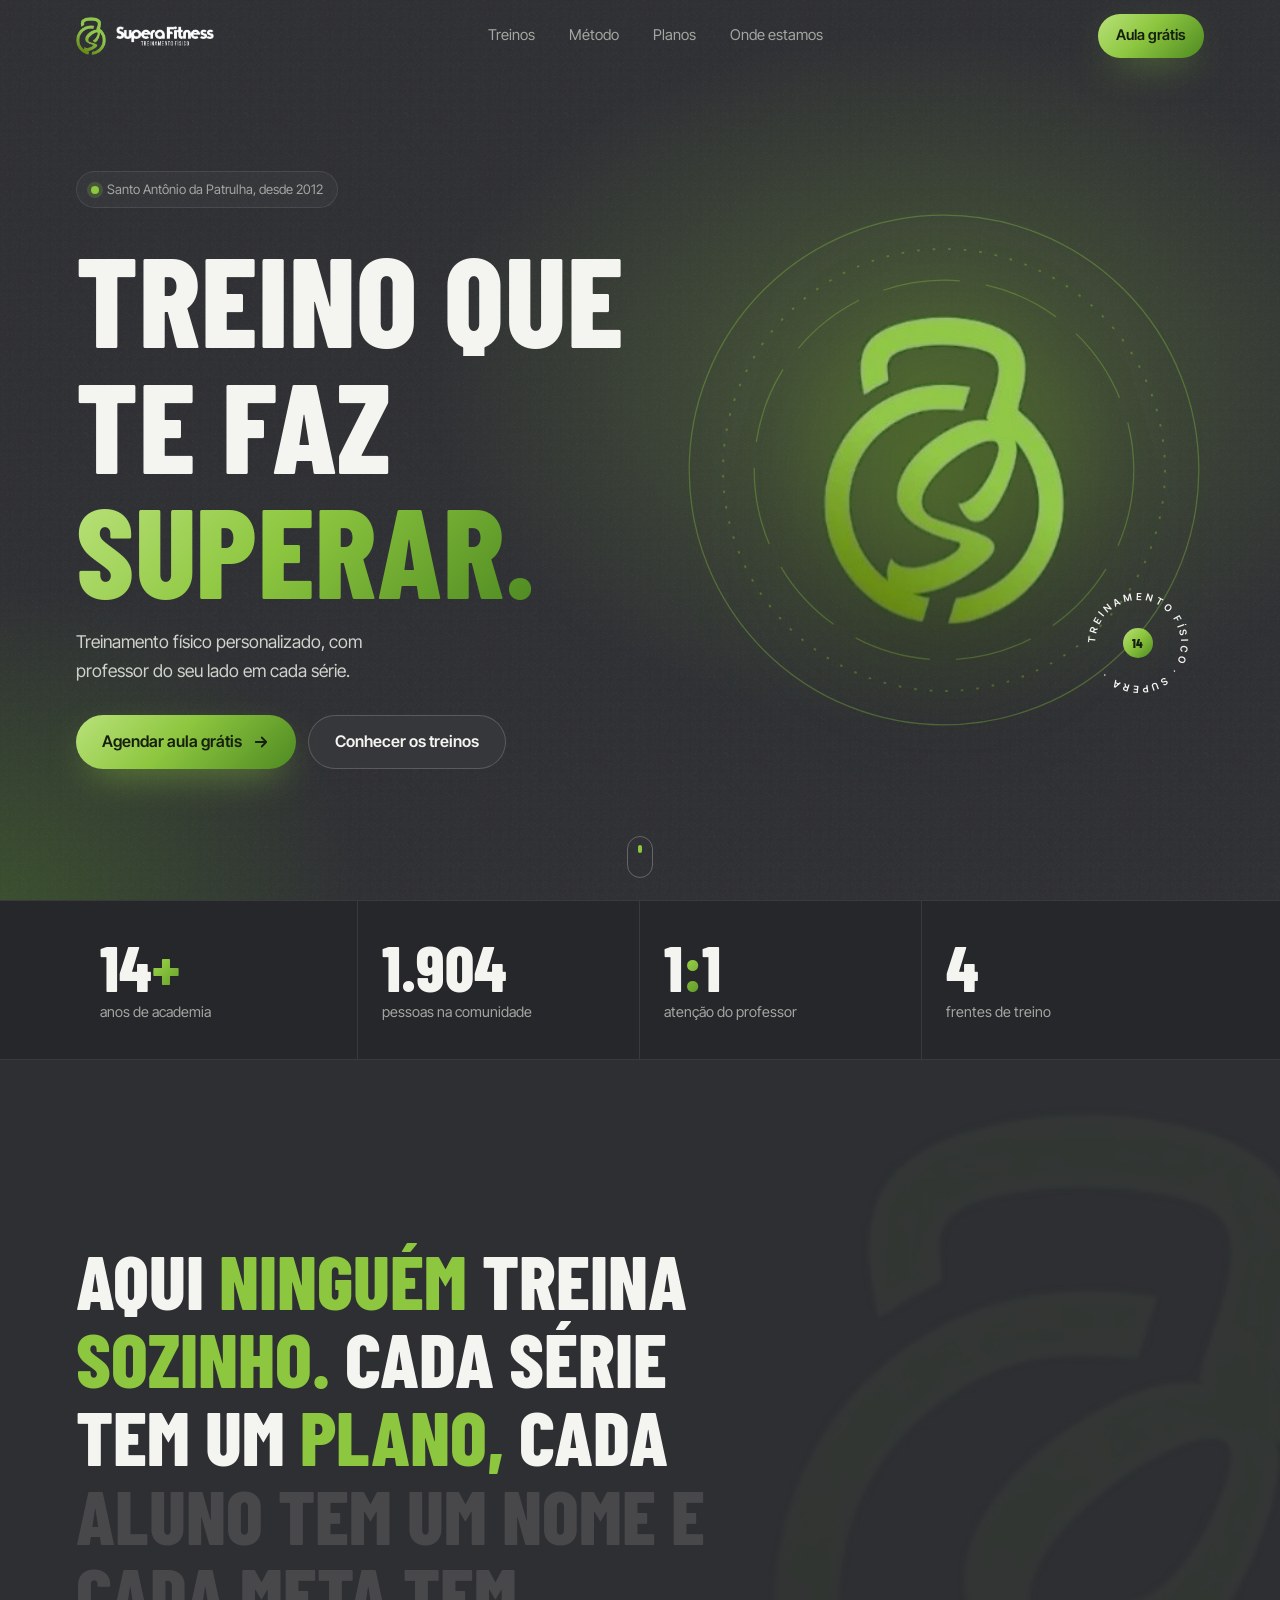
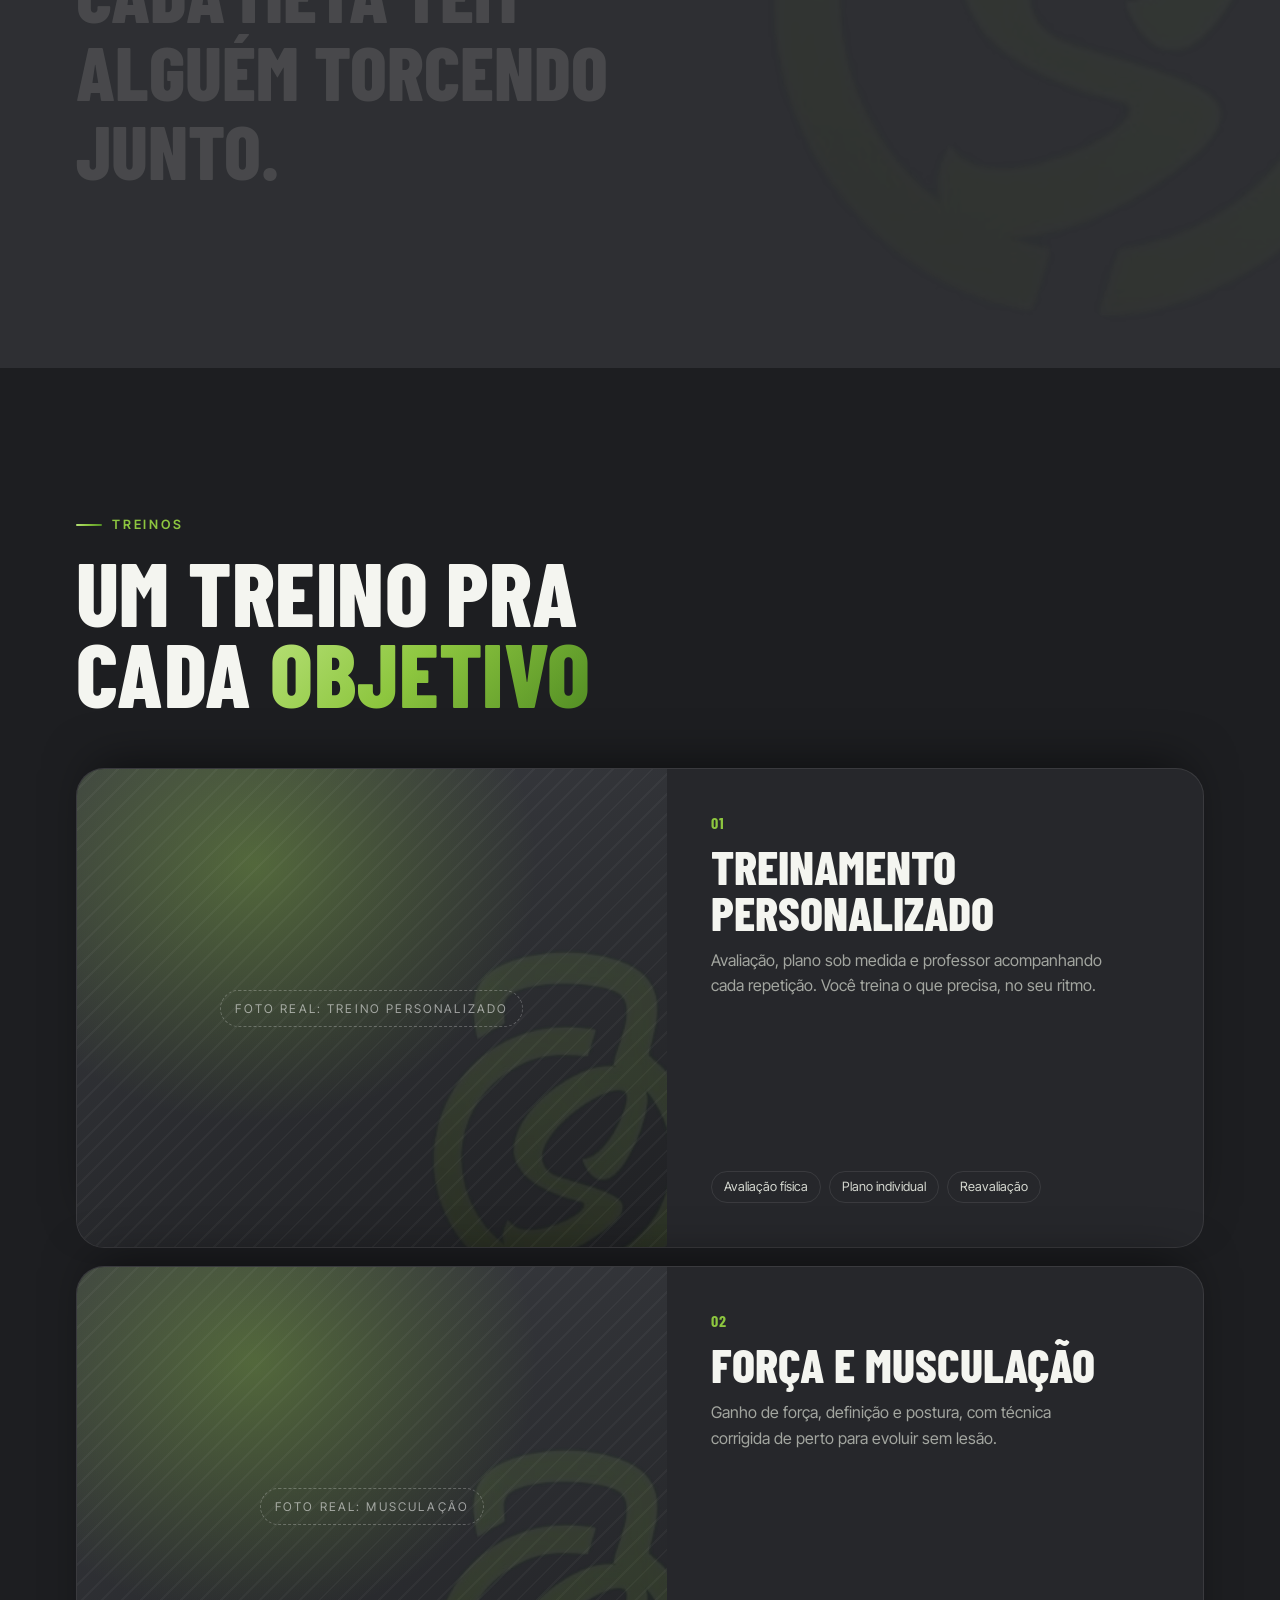
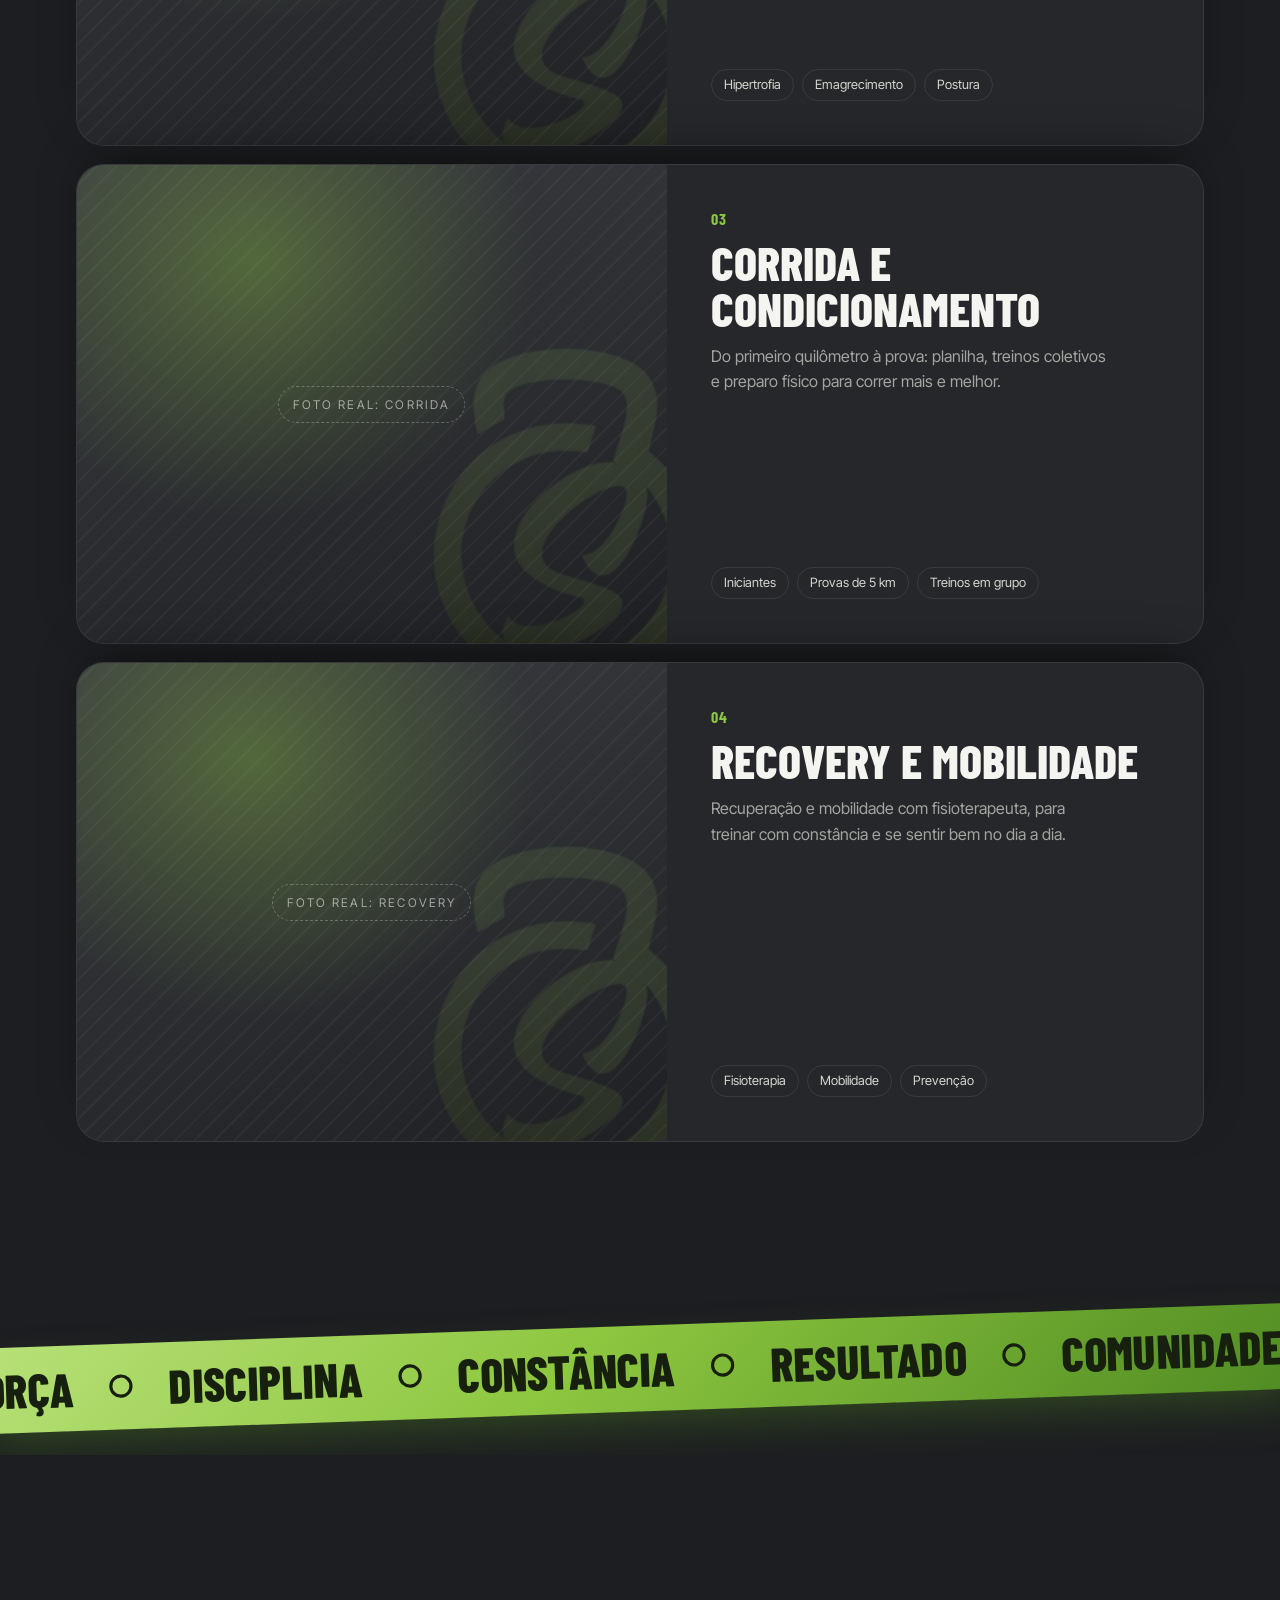
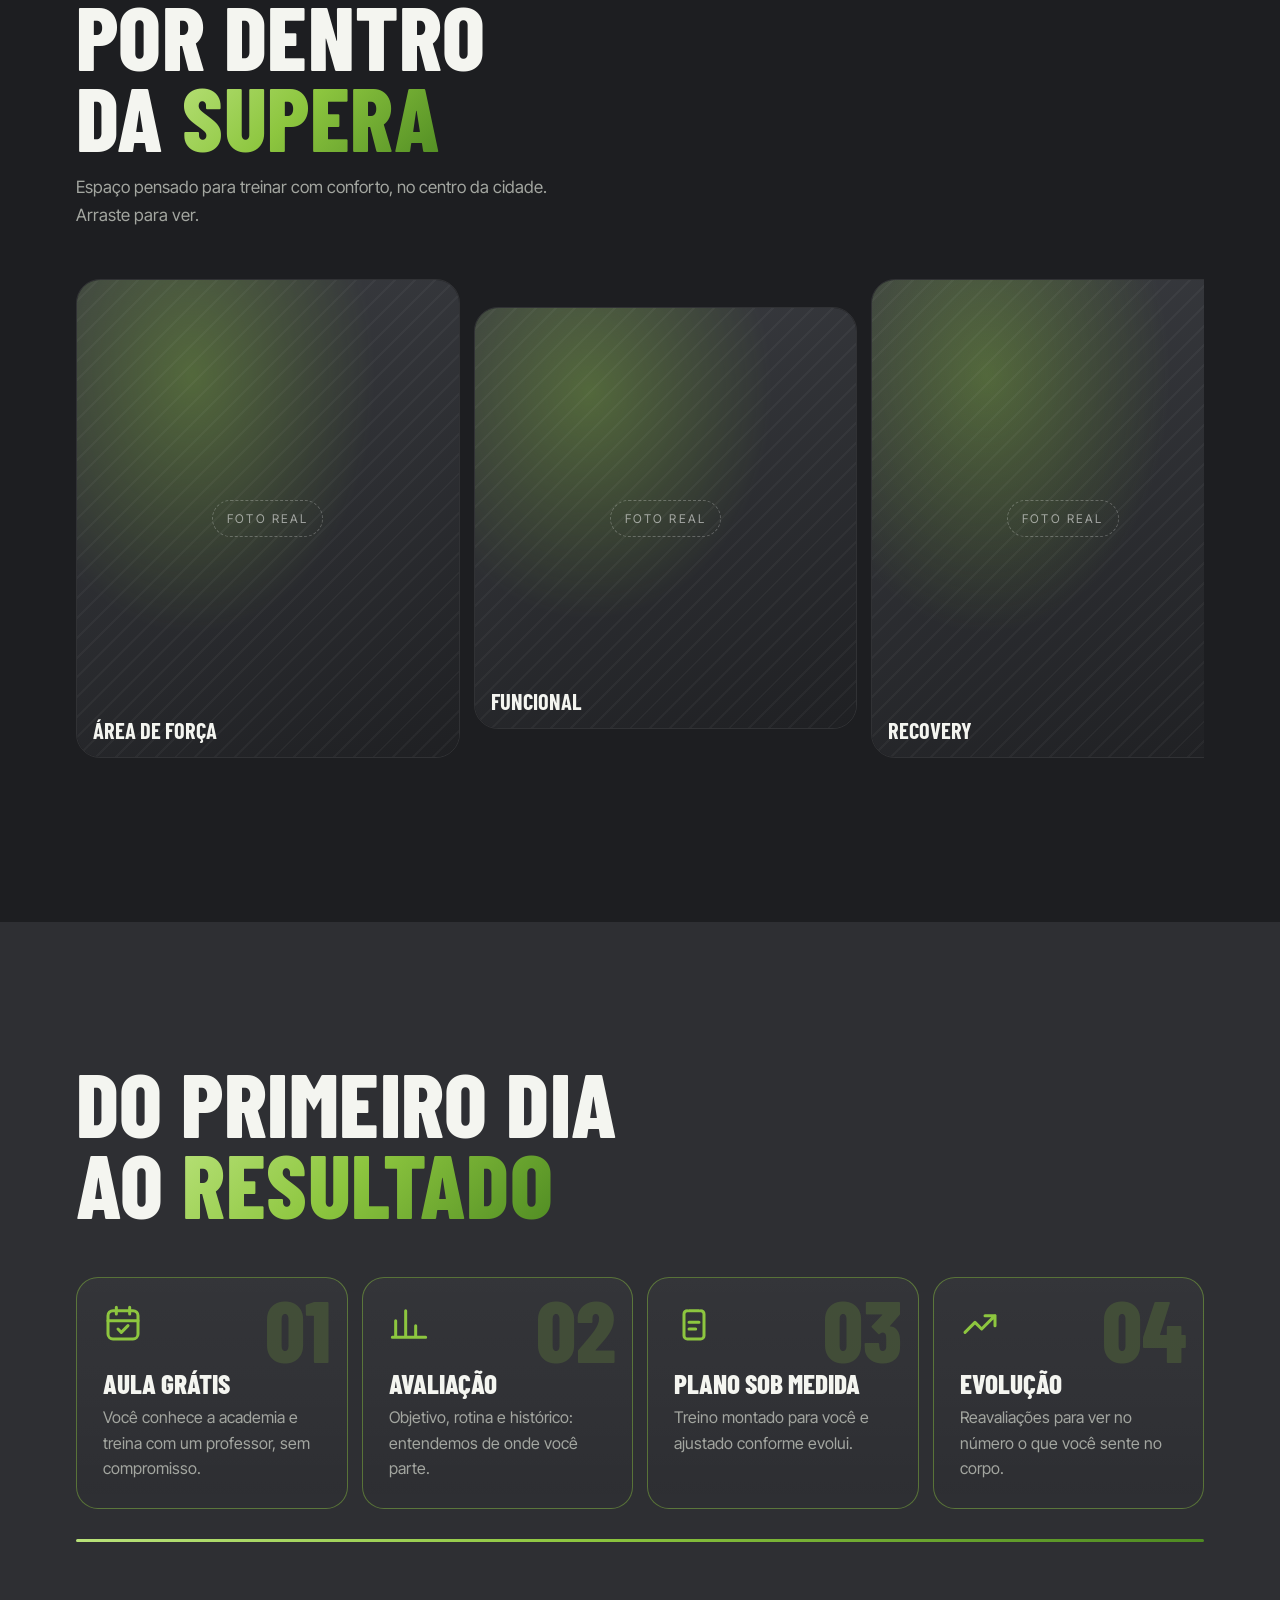
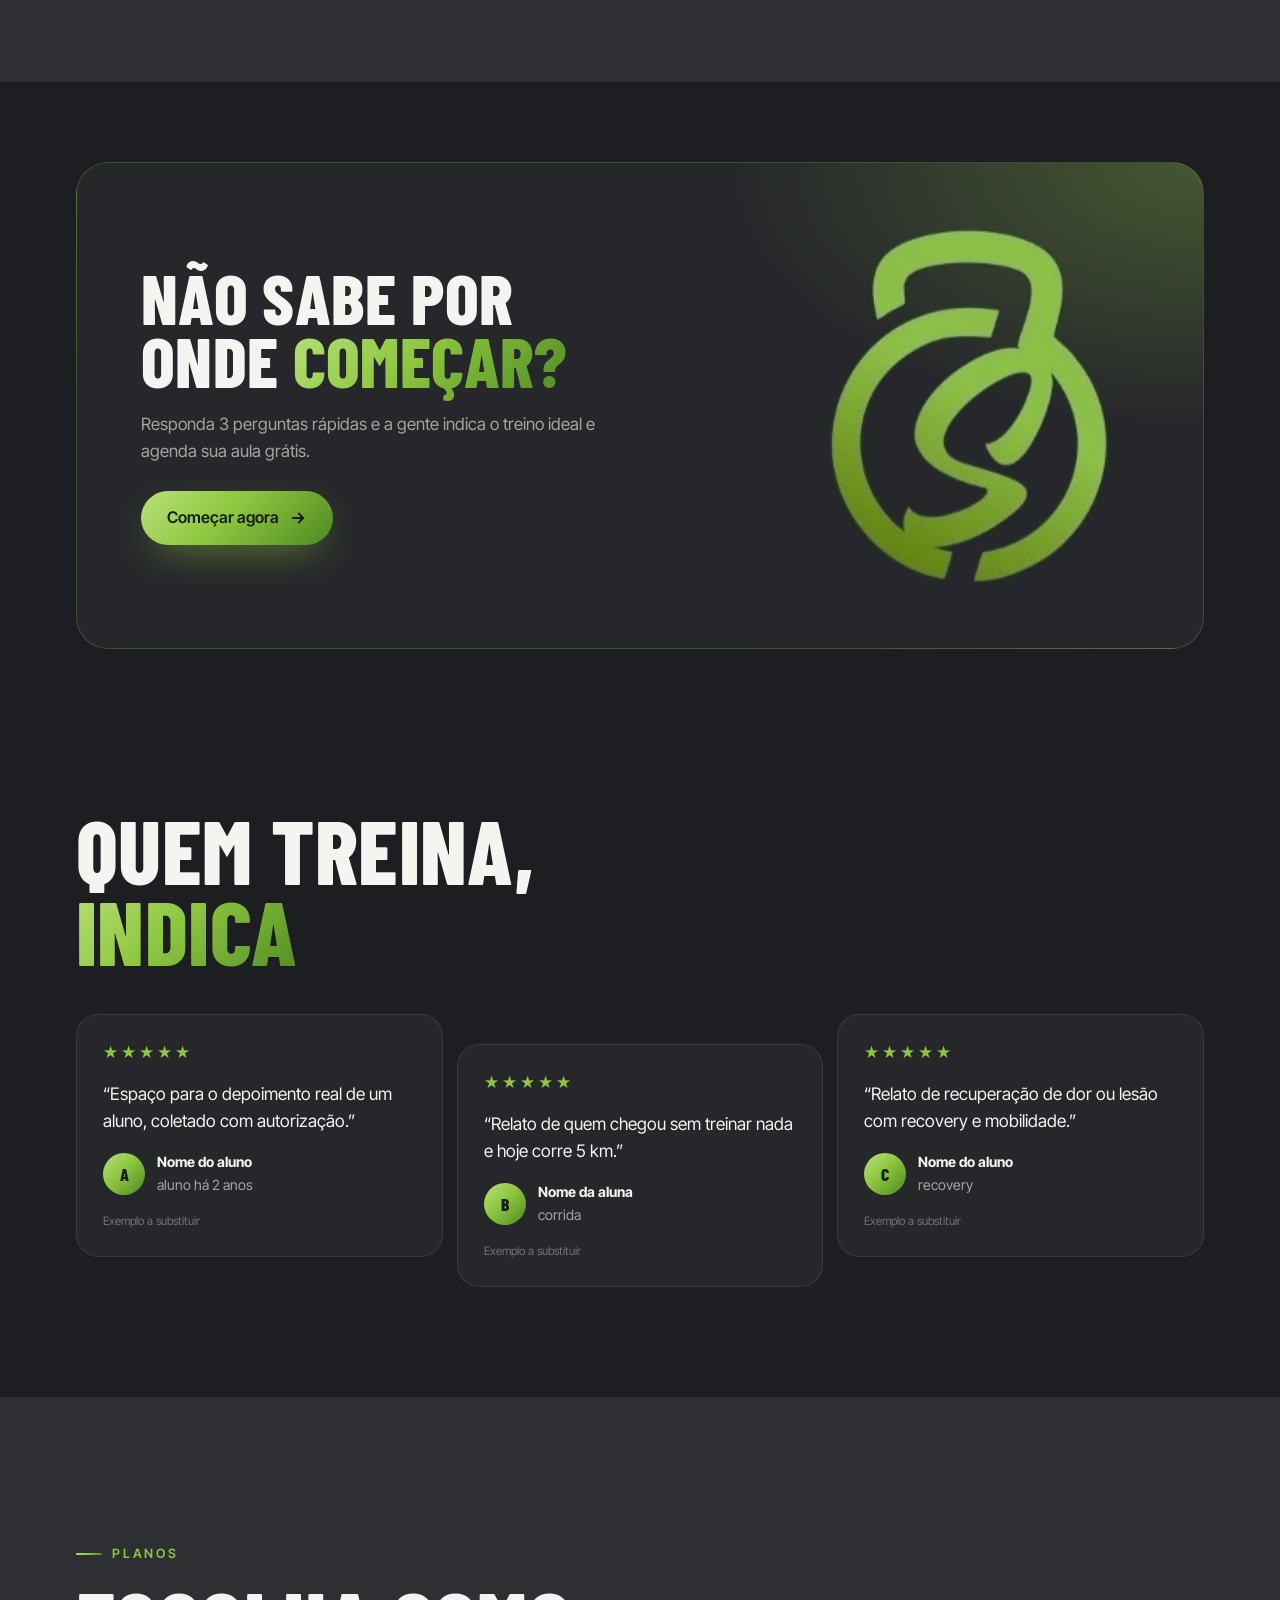
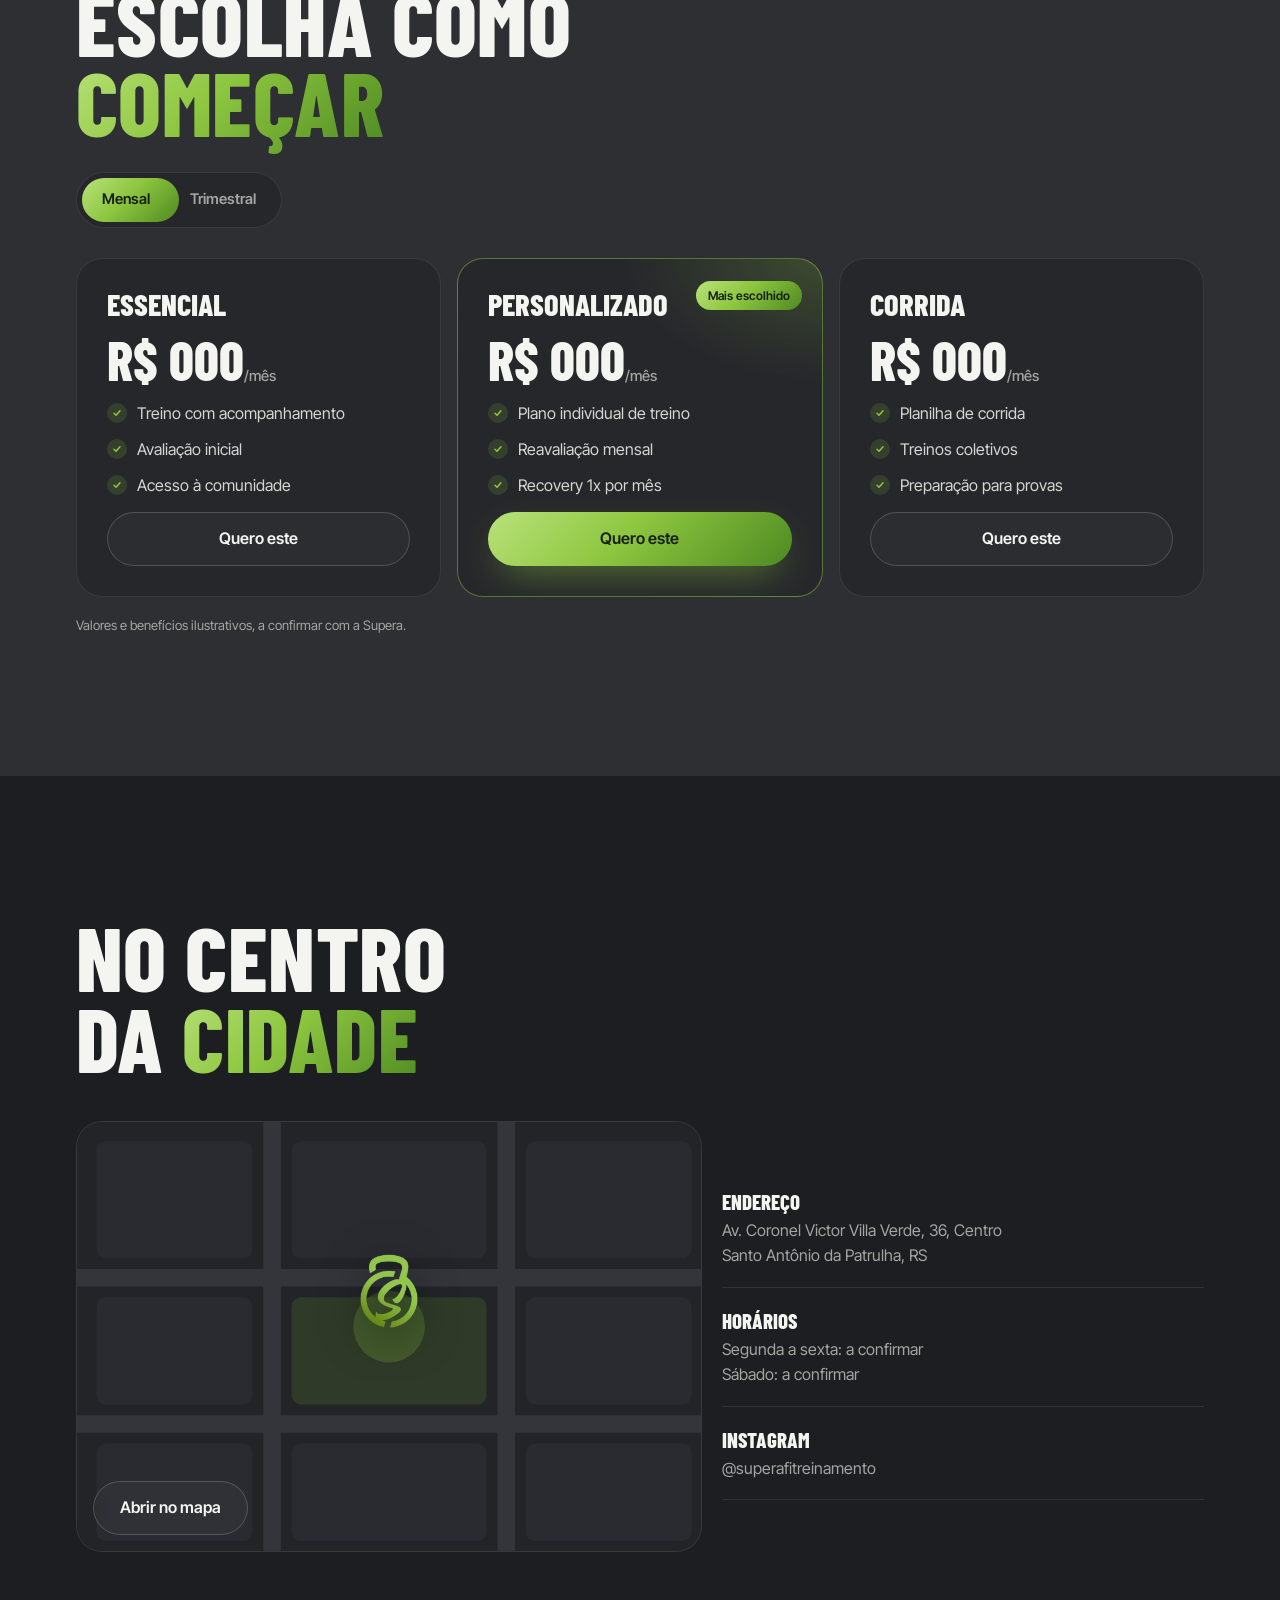
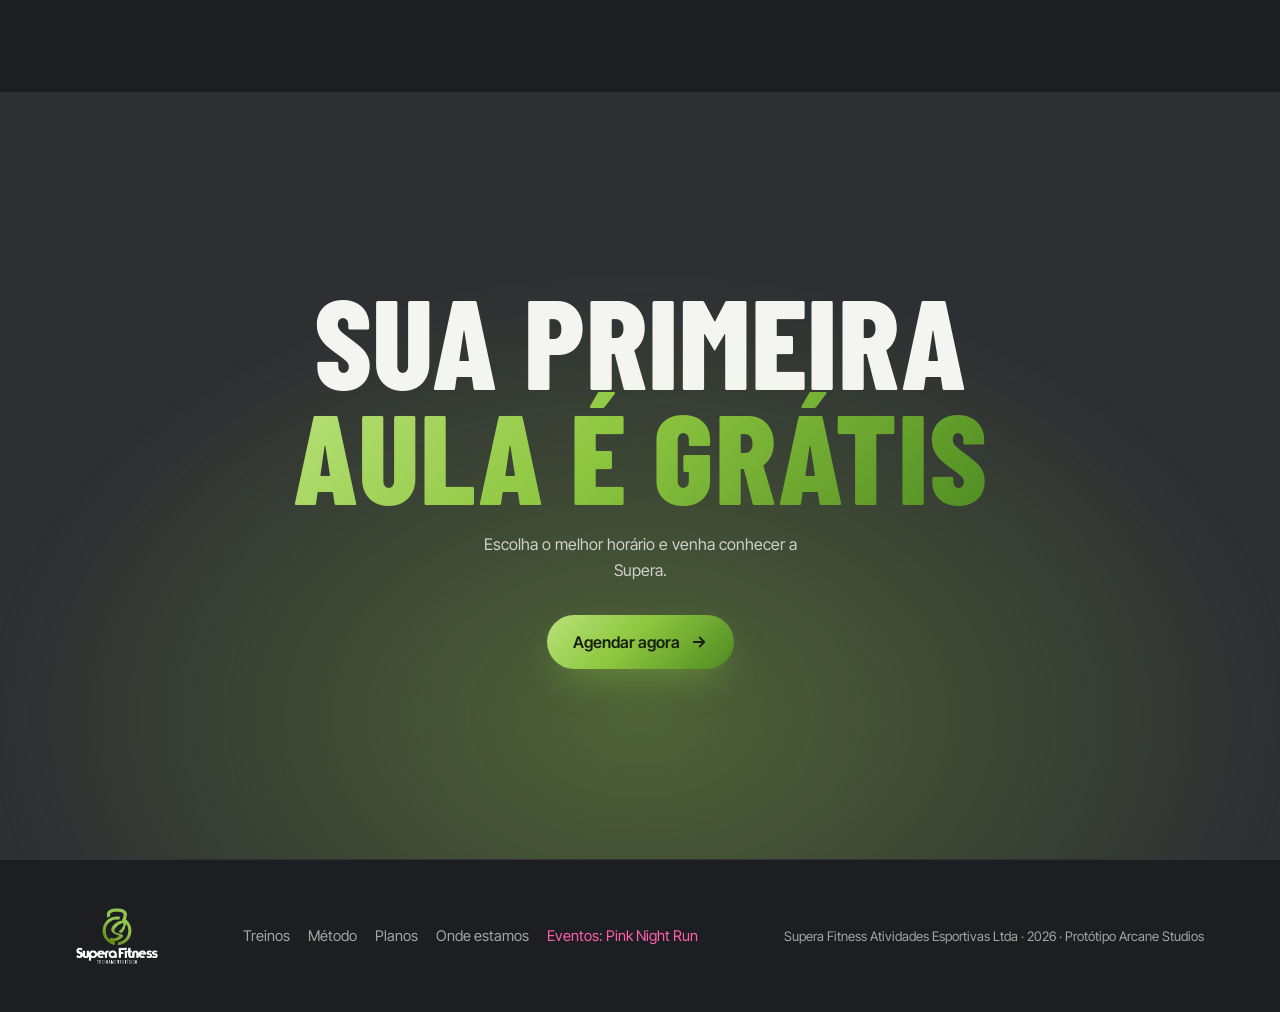
==== index.html @ 98ee1b5b "Protótipo da landing da Supera Fit e página do Pink Night Run Co-Authored-By: Claude Sonnet 5.5 <nor" ====
<!doctype html>
<html lang="pt-BR">
<head>
<meta charset="utf-8">
<meta name="viewport" content="width=device-width, initial-scale=1, viewport-fit=cover">
<meta name="robots" content="noindex, nofollow">
<meta name="theme-color" content="#2E2F33">
<title>Supera Fitness · Treinamento físico em Santo Antônio da Patrulha</title>
<meta name="description" content="Treinamento físico personalizado no centro de Santo Antônio da Patrulha. Agende sua aula experimental.">
<link rel="icon" href="mark.png">
<link rel="preconnect" href="https://fonts.googleapis.com"><link rel="preconnect" href="https://fonts.gstatic.com" crossorigin>
<link href="https://fonts.googleapis.com/css2?family=Barlow+Condensed:wght@500;600;700;800&family=Inter+Tight:wght@400;500;600&display=swap" rel="stylesheet">
<style>
:root{
  --carvao:#2E2F33;--carvao-2:#26272B;--carvao-3:#1D1E21;--carvao-4:#38393E;
  --linha:rgba(255,255,255,.09);--branco:#F4F5F0;--cinza:#A3A6A0;
  --lima:#8DC63F;--lima-2:#6FAE2E;--lima-3:#4E8A22;--lima-claro:#B9E27A;
  --grad:linear-gradient(135deg,#B9E27A 0%,#8DC63F 45%,#4E8A22 100%);
  --raio:22px;--ease:cubic-bezier(.16,1,.3,1);
  --cond:"Barlow Condensed","Arial Narrow",system-ui,sans-serif;--txt:"Inter Tight",system-ui,sans-serif;
}
*{box-sizing:border-box;margin:0}
[hidden]{display:none!important}
html,body{overflow-x:hidden;overflow-x:clip;touch-action:pan-y pinch-zoom}
html{scroll-behavior:smooth;-webkit-text-size-adjust:100%}
body{background:var(--carvao-3);color:var(--branco);font:16px/1.6 var(--txt);-webkit-font-smoothing:antialiased}
img{display:block;max-width:100%}
a{color:inherit;text-decoration:none}
button{font:inherit;color:inherit;background:none;border:0;cursor:pointer}
::selection{background:var(--lima);color:var(--carvao-3)}
:focus-visible{outline:2px solid var(--lima);outline-offset:3px;border-radius:8px}
::-webkit-scrollbar{width:10px}::-webkit-scrollbar-track{background:var(--carvao-3)}::-webkit-scrollbar-thumb{background:var(--carvao-4);border-radius:10px;border:2px solid var(--carvao-3)}
.wrap{width:100%;max-width:1200px;margin:0 auto;padding:0 18px}
.cond{font-family:var(--cond);font-weight:800;text-transform:uppercase;line-height:.9;letter-spacing:.005em}
.lima{background:var(--grad);-webkit-background-clip:text;background-clip:text;color:transparent}
.btn{position:relative;display:inline-flex;align-items:center;justify-content:center;gap:10px;min-height:54px;padding:0 26px;border-radius:999px;font-weight:600;white-space:nowrap;overflow:hidden;isolation:isolate;transition:transform .4s var(--ease),box-shadow .4s var(--ease),color .3s}
.btn--lima{background:var(--grad);color:#17200F;box-shadow:0 14px 40px -14px rgba(141,198,63,.7)}
.btn--lima::after{content:"";position:absolute;inset:0;z-index:-1;background:linear-gradient(110deg,transparent 30%,rgba(255,255,255,.45) 50%,transparent 70%);transform:translateX(-120%);transition:transform .8s var(--ease)}
.btn--lima:hover{transform:translateY(-2px);box-shadow:0 20px 50px -14px rgba(141,198,63,.85)}
.btn--lima:hover::after{transform:translateX(120%)}
.btn--linha{border:1px solid rgba(255,255,255,.18);background:rgba(255,255,255,.03);backdrop-filter:blur(6px)}
.btn--linha:hover{border-color:var(--lima);color:var(--lima-claro)}
.btn:active{transform:scale(.97)}
.btn svg{width:18px;height:18px;transition:transform .4s var(--ease)}
.btn:hover svg{transform:translateX(3px)}

/* intro */
.intro{position:fixed;inset:0;z-index:200;background:var(--carvao);display:grid;place-items:center;transition:opacity .6s var(--ease) .1s,visibility .6s}
.intro.fim{opacity:0;visibility:hidden}
.intro__logo{width:132px;position:relative;animation:intro-in 1.1s var(--ease) both}
.intro__anel{position:absolute;inset:-34px;border-radius:50%}
.intro__anel circle{fill:none;stroke:var(--lima);stroke-width:2;stroke-dasharray:540;stroke-dashoffset:540;animation:anel 1.3s .15s var(--ease) forwards;transform-origin:center;transform:rotate(-90deg)}
@keyframes intro-in{from{opacity:0;transform:scale(.7) rotate(-12deg);filter:blur(8px)}to{opacity:1;transform:none;filter:none}}
@keyframes anel{to{stroke-dashoffset:0}}

/* topo */
.topo{position:fixed;inset:0 0 auto;z-index:60;transition:background .4s,border-color .4s,transform .5s var(--ease);border-bottom:1px solid transparent}
.topo.sombra{background:rgba(29,30,33,.72);backdrop-filter:blur(16px) saturate(140%);-webkit-backdrop-filter:blur(16px) saturate(140%);border-color:var(--linha)}
.topo.some{transform:translateY(-100%)}
.topo .wrap{display:flex;align-items:center;justify-content:space-between;height:72px}
.topo__logo{display:flex;align-items:center;gap:10px}.topo__logo .m{height:38px;width:auto}.topo__logo .w{height:20px;width:auto}
.nav{display:none;gap:34px;font-size:.93rem;color:var(--cinza)}
.nav a{position:relative}
.nav a::after{content:"";position:absolute;left:0;right:0;bottom:-6px;height:2px;border-radius:2px;background:var(--lima);transform:scaleX(0);transform-origin:left;transition:transform .45s var(--ease)}
.nav a:hover{color:var(--branco)}.nav a:hover::after{transform:scaleX(1)}
.topo .btn{min-height:44px;padding:0 18px;font-size:.92rem}

/* herói */
.heroi{position:relative;min-height:100svh;display:grid;align-items:center;padding:110px 0 70px;overflow:hidden;isolation:isolate;background:var(--carvao)}
.heroi::before{content:"";position:absolute;inset:0;z-index:-2;background:radial-gradient(55% 55% at 72% 42%,rgba(141,198,63,.28),transparent 70%),radial-gradient(40% 50% at 0% 100%,rgba(78,138,34,.35),transparent 70%)}
.heroi::after{content:"";position:absolute;inset:0;z-index:-1;opacity:.18;background-image:url("data:image/svg+xml,%3Csvg xmlns='http://www.w3.org/2000/svg' width='160' height='160'%3E%3Cfilter id='n'%3E%3CfeTurbulence baseFrequency='.9' numOctaves='2' stitchTiles='stitch'/%3E%3C/filter%3E%3Crect width='100%25' height='100%25' filter='url(%23n)' opacity='.55'/%3E%3C/svg%3E")}
.heroi__grid{display:grid;gap:34px;align-items:center}
.palco{position:relative;width:min(84vw,520px);aspect-ratio:1;justify-self:center;--rx:0deg;--ry:0deg;perspective:900px}
.palco__aneis{position:absolute;inset:0;animation:gira 40s linear infinite}
.palco__aneis circle{fill:none;stroke:rgba(141,198,63,.35)}
.palco__marca{position:absolute;inset:20%;transform:rotateX(var(--ry)) rotateY(var(--rx));transition:transform .8s var(--ease);filter:drop-shadow(0 30px 50px rgba(0,0,0,.45)) drop-shadow(0 0 60px rgba(141,198,63,.35))}
.palco__marca img{width:100%;height:100%;object-fit:contain;animation:respira 5s ease-in-out infinite}
.palco__brilho{position:absolute;inset:16%;border-radius:50%;background:radial-gradient(circle,rgba(141,198,63,.35),transparent 65%);filter:blur(20px);animation:respira 5s ease-in-out infinite}
@keyframes gira{to{transform:rotate(360deg)}}
@keyframes respira{50%{transform:translateY(-10px) scale(1.02)}}
.selo{position:absolute;right:2%;bottom:6%;width:112px;height:112px;animation:gira 22s linear infinite reverse}
.selo text{font:600 10.5px var(--txt);letter-spacing:.32em;fill:var(--branco);text-transform:uppercase}
.selo__centro{position:absolute;right:calc(2% + 41px);bottom:calc(6% + 41px);width:30px;height:30px;border-radius:50%;background:var(--grad);display:grid;place-items:center;color:#17200F;font:800 13px var(--cond)}
.heroi__txt{position:relative;z-index:2}
.tag{display:inline-flex;align-items:center;gap:8px;font-size:.82rem;color:var(--cinza);border:1px solid var(--linha);padding:7px 14px;border-radius:99px;background:rgba(255,255,255,.03);margin-bottom:22px}
.tag i{width:8px;height:8px;border-radius:50%;background:var(--lima);box-shadow:0 0 0 4px rgba(141,198,63,.2);animation:pulsa 2s infinite}
@keyframes pulsa{50%{box-shadow:0 0 0 8px rgba(141,198,63,0)}}
.heroi h1{font-size:clamp(3.4rem,15vw,8rem)}
.linha-mask{display:block;overflow:hidden;padding-top:.08em}
.linha-mask>span{display:inline-block;transform:translateY(110%)}
.pronto .linha-mask>span{transform:none;transition:transform 1.1s var(--ease)}
.pronto .linha-mask:nth-child(2)>span{transition-delay:.1s}
.pronto .linha-mask:nth-child(3)>span{transition-delay:.2s}
.heroi__txt p{max-width:34ch;margin:22px 0 30px;font-size:1.1rem;color:#CFD2CB}
.surge{opacity:0;transform:translateY(16px)}
.pronto .surge{opacity:1;transform:none;transition:opacity 1s .45s var(--ease),transform 1s .45s var(--ease)}
.acoes{display:flex;flex-wrap:wrap;gap:12px}
.rolar{position:absolute;left:50%;bottom:22px;translate:-50% 0;width:26px;height:42px;border:1.5px solid rgba(255,255,255,.25);border-radius:20px;display:none}
.rolar::after{content:"";position:absolute;left:50%;top:8px;width:4px;height:8px;margin-left:-2px;border-radius:2px;background:var(--lima);animation:desce 1.8s infinite}
@keyframes desce{to{transform:translateY(14px);opacity:0}}

/* números */
.numeros{background:var(--carvao-2);border-block:1px solid var(--linha)}
.numeros .wrap{display:grid;grid-template-columns:1fr 1fr}
.num{padding:28px 4px;position:relative}
.num:nth-child(odd){border-right:1px solid var(--linha);padding-right:14px}
.num:nth-child(even){padding-left:20px}
.num:nth-child(n+3){border-top:1px solid var(--linha)}
.num b{display:block;font:800 clamp(2.6rem,10vw,4rem)/1 var(--cond)}
.num>span{font-size:.9rem;color:var(--cinza)}

/* seções */
.secao{padding:clamp(80px,12vw,140px) 0;position:relative;overflow-x:clip}
.sobre{display:inline-flex;align-items:center;gap:10px;font-size:.8rem;letter-spacing:.22em;text-transform:uppercase;color:var(--lima);font-weight:600;margin-bottom:16px}
.sobre::before{content:"";width:26px;height:2px;border-radius:2px;background:var(--grad)}
h2.cond{font-size:clamp(2.8rem,11vw,5.6rem)}
.lead{color:var(--cinza);max-width:50ch;margin-top:18px;font-size:1.06rem}

/* manifesto */
.manifesto{position:relative;background:var(--carvao);padding:clamp(100px,16vw,180px) 0;overflow:hidden}
.manifesto__fundo{position:absolute;right:-10%;top:50%;width:min(70vw,640px);translate:0 -50%;opacity:.05}
.manifesto p{font:800 clamp(2.2rem,8.5vw,4.8rem)/1.02 var(--cond);text-transform:uppercase;max-width:18ch;position:relative}
.pal{color:rgba(244,245,240,.13);transition:color .45s}
.pal.on{color:var(--branco)}
.pal.on.v{color:var(--lima)}

/* pilha (sticky) */
.pilha{margin-top:56px;display:grid;gap:18px}
.carta{grid-template-columns:minmax(0,1fr);position:sticky;top:96px;border-radius:28px;overflow:hidden;min-height:440px;display:grid;background:var(--carvao-2);border:1px solid var(--linha);box-shadow:0 -20px 50px -20px rgba(0,0,0,.6)}
.carta:nth-child(2){top:112px}.carta:nth-child(3){top:128px}.carta:nth-child(4){top:144px}
.carta__foto{position:relative;min-height:220px;overflow:hidden}
.foto{position:absolute;inset:0;display:grid;place-items:center;background:radial-gradient(80% 90% at 30% 20%,rgba(141,198,63,.35),transparent 60%),linear-gradient(160deg,#3A3C41,#1F2023)}
.foto::before{content:"";position:absolute;inset:0;background:repeating-linear-gradient(135deg,rgba(255,255,255,.035) 0 2px,transparent 2px 14px)}
.foto span{position:relative;font-size:.75rem;letter-spacing:.18em;text-transform:uppercase;color:rgba(255,255,255,.55);border:1px dashed rgba(255,255,255,.25);padding:8px 14px;border-radius:99px}
.foto img.marca-agua{position:absolute;width:46%;opacity:.12;right:-6%;bottom:-10%}
.carta__txt{padding:28px;display:flex;flex-direction:column;gap:12px}
.carta__n{font:700 1rem var(--cond);color:var(--lima);letter-spacing:.1em}
.carta h3{font:800 clamp(1.8rem,6.6vw,3rem)/.95 var(--cond);text-transform:uppercase;overflow-wrap:anywhere}
.carta p{color:var(--cinza);max-width:44ch}
.chips{display:flex;flex-wrap:wrap;gap:8px;margin-top:auto;padding-top:10px}
.chips span{font-size:.8rem;border:1px solid var(--linha);padding:5px 12px;border-radius:99px;color:#D4D7CF}

/* fita */
.fita-wrap{overflow:hidden;padding:46px 0}
.fita{background:var(--grad);overflow:hidden;padding:18px 0;transform:rotate(-2deg) scale(1.06);box-shadow:0 20px 50px -20px rgba(78,138,34,.6)}
.fita__trilho{display:flex;gap:34px;width:max-content;animation:corre 26s linear infinite}
.fita span{font:800 clamp(1.8rem,6vw,2.8rem)/1 var(--cond);text-transform:uppercase;color:#17200F;white-space:nowrap;display:flex;align-items:center;gap:34px}
.fita span::after{content:"";width:16px;height:16px;border-radius:50%;border:3px solid #17200F}
@keyframes corre{to{transform:translateX(-50%)}}

/* galeria horizontal */
.galeria{display:flex;gap:14px;overflow-x:auto;scroll-snap-type:x mandatory;padding:6px 18px 24px;margin:44px -18px 0;scrollbar-width:none;touch-action:pan-x pan-y}
.galeria::-webkit-scrollbar{display:none}
.galeria figure{position:relative;flex:0 0 min(78%,420px);aspect-ratio:4/5;border-radius:24px;overflow:hidden;scroll-snap-align:center;border:1px solid var(--linha)}
.galeria figure:nth-child(even){aspect-ratio:4/4.4;align-self:center}
.galeria figcaption{position:absolute;left:16px;right:16px;bottom:16px;font:700 1.4rem/1 var(--cond);text-transform:uppercase}
.galeria figure .foto{transition:transform 1.2s var(--ease)}
.galeria figure:hover .foto{transform:scale(1.06)}

/* método */
.metodo{background:var(--carvao)}
.passos{margin-top:54px;display:grid;gap:14px;counter-reset:p}
.passo{position:relative;border:1px solid var(--linha);border-radius:var(--raio);padding:26px;background:linear-gradient(180deg,rgba(255,255,255,.03),transparent);overflow:hidden;transition:border-color .5s,transform .6s var(--ease)}
.passo::before{counter-increment:p;content:"0" counter(p);position:absolute;right:16px;top:6px;font:800 5.5rem/1 var(--cond);color:rgba(255,255,255,.05);transition:color .6s}
.passo.on{border-color:rgba(141,198,63,.45)}
.passo.on::before{color:rgba(141,198,63,.18)}
.passo svg{width:40px;height:40px;color:var(--lima);margin-bottom:18px}
.passo h3{font:800 1.7rem/1 var(--cond);text-transform:uppercase}
.passo p{color:var(--cinza);margin-top:8px}
.barra-prog{height:3px;border-radius:3px;background:var(--linha);margin-top:30px;overflow:hidden}
.barra-prog i{display:block;height:100%;width:0;background:var(--grad);transition:width 2.2s var(--ease)}
.barra-prog.on i{width:100%}

/* quiz destaque */
.quiz{border-radius:32px;padding:clamp(28px,6vw,64px);background:radial-gradient(70% 90% at 100% 0%,rgba(141,198,63,.3),transparent 60%),var(--carvao-2);border:1px solid rgba(141,198,63,.25);display:grid;gap:28px;align-items:center;overflow:hidden;position:relative}
.quiz h2.cond{font-size:clamp(2.4rem,9vw,4.4rem)}
.quiz img{width:min(60vw,280px);justify-self:center;opacity:.95;animation:respira 6s ease-in-out infinite}

/* depoimentos */
.depo{display:grid;gap:14px;margin-top:44px}
.depo figure{border:1px solid var(--linha);border-radius:var(--raio);padding:26px;background:var(--carvao-2);display:flex;flex-direction:column;gap:16px}
.depo blockquote{font-size:1.08rem;line-height:1.55}
.depo .estrelas{color:var(--lima);letter-spacing:3px;font-size:.95rem}
.depo figcaption{display:flex;align-items:center;gap:12px;color:var(--cinza);font-size:.88rem;margin-top:auto}
.depo figcaption i{width:42px;height:42px;border-radius:50%;background:var(--grad);display:grid;place-items:center;font:800 1.1rem var(--cond);color:#17200F;font-style:normal}
.depo b{color:var(--branco);display:block}
.exemplo{font-size:.72rem;color:var(--cinza);opacity:.6}

/* planos */
.alterna{display:inline-flex;margin-top:30px;border:1px solid var(--linha);border-radius:99px;padding:5px;background:var(--carvao-2);position:relative}
.alterna button{position:relative;z-index:1;padding:10px 20px;border-radius:99px;font-weight:600;font-size:.92rem;color:var(--cinza);transition:color .3s}
.alterna button[aria-pressed="true"]{color:#17200F}
.alterna i{position:absolute;top:5px;bottom:5px;left:5px;width:calc(50% - 5px);border-radius:99px;background:var(--grad);transition:transform .45s var(--ease)}
.alterna.tri i{transform:translateX(100%)}
.planos{display:grid;gap:16px;margin-top:30px}
.plano{border:1px solid var(--linha);border-radius:26px;padding:30px;background:var(--carvao-2);display:flex;flex-direction:column;gap:14px;position:relative;overflow:hidden}
.plano h3{font:800 1.9rem/1 var(--cond);text-transform:uppercase}
.preco{font:800 3.4rem/1 var(--cond)}
.preco small{font:500 .92rem var(--txt);color:var(--cinza)}
.preco b{font-weight:800}
.plano ul{list-style:none;padding:0;display:grid;gap:10px;color:#D4D7CF}
.plano li{display:flex;gap:10px}
.plano li::before{content:"";flex:0 0 20px;height:20px;margin-top:2px;border-radius:50%;background:rgba(141,198,63,.15) url("data:image/svg+xml,%3Csvg xmlns='http://www.w3.org/2000/svg' viewBox='0 0 24 24'%3E%3Cpath d='M6 12.5l4 4 8-9' fill='none' stroke='%238DC63F' stroke-width='3' stroke-linecap='round' stroke-linejoin='round'/%3E%3C/svg%3E") center/12px no-repeat}
.plano .btn{margin-top:auto}
.plano--top{border-color:rgba(141,198,63,.5);background:radial-gradient(90% 60% at 100% 0%,rgba(141,198,63,.22),transparent 60%),var(--carvao-2)}
.plano--top::before{content:"Mais escolhido";position:absolute;right:20px;top:22px;font-size:.75rem;font-weight:600;background:var(--grad);color:#17200F;padding:5px 12px;border-radius:99px}
.nota{font-size:.82rem;color:var(--cinza);margin-top:18px}

/* local */
.local{display:grid;gap:20px;margin-top:44px}
.mapa{position:relative;border-radius:26px;overflow:hidden;border:1px solid var(--linha);aspect-ratio:16/11;background:#232428}
.mapa svg{position:absolute;inset:0;width:100%;height:100%}
.mapa__pin{position:absolute;left:50%;top:48%;translate:-50% -100%;width:58px;filter:drop-shadow(0 10px 20px rgba(0,0,0,.5))}
.mapa__abre{position:absolute;left:16px;bottom:16px}
.info{display:grid;gap:4px}
.info div{padding:18px 0;border-bottom:1px solid var(--linha)}
.info b{display:block;font:800 1.3rem/1.1 var(--cond);text-transform:uppercase;margin-bottom:4px}
.info span,.info a{color:var(--cinza)}

/* final */
.final{position:relative;padding:clamp(110px,16vw,190px) 0;text-align:center;overflow:hidden;background:var(--carvao)}
.final::before{content:"";position:absolute;left:50%;bottom:-40%;width:120vw;height:80vw;max-width:1300px;max-height:900px;translate:-50% 0;background:radial-gradient(closest-side,rgba(141,198,63,.35),transparent);filter:blur(10px)}
.final h2.cond{font-size:clamp(3.2rem,14vw,8rem);position:relative}
.final p{position:relative;color:#CFD2CB;margin:20px auto 32px;max-width:36ch}
.final .btn{position:relative}
footer{background:var(--carvao-3);border-top:1px solid var(--linha);padding:48px 0 calc(110px + env(safe-area-inset-bottom))}
.rodape{display:grid;gap:26px}
.rodape img{height:56px;width:auto}
.rodape nav{display:flex;flex-wrap:wrap;gap:18px;color:var(--cinza);font-size:.92rem}
.rodape nav a:hover{color:var(--lima)}
.rodape small{color:var(--cinza);font-size:.82rem}
.evento-link{display:inline-flex;align-items:center;gap:10px;color:#FF5FAE !important}

/* botão fixo celular */
.flutuante{position:fixed;left:16px;right:16px;bottom:calc(14px + env(safe-area-inset-bottom));z-index:55;transform:translateY(150%);transition:transform .55s var(--ease)}
.flutuante.on{transform:none}
.flutuante .btn{width:100%}

/* modal */
.modal{position:fixed;inset:0;z-index:150;display:grid;place-items:end center;background:rgba(10,11,12,.66);backdrop-filter:blur(8px);-webkit-backdrop-filter:blur(8px);opacity:0;transition:opacity .35s}
.modal.on{opacity:1}
.modal[hidden]{display:none}
.modal__caixa{position:relative;width:100%;max-width:540px;background:var(--carvao);border:1px solid var(--linha);border-radius:28px 28px 0 0;padding:28px 20px calc(24px + env(safe-area-inset-bottom));transform:translateY(40px);transition:transform .5s var(--ease);max-height:92svh;overflow-y:auto;overscroll-behavior:contain}
.modal.on .modal__caixa{transform:none}
.modal__caixa>img{width:44px;margin-bottom:14px}
.modal h3{font:800 2.2rem/1 var(--cond);text-transform:uppercase}
.modal p.sub{color:var(--cinza);margin:8px 0 18px}
.etapas{display:flex;gap:6px;margin-bottom:22px}
.etapas i{flex:1;height:4px;border-radius:4px;background:var(--linha);transition:background .4s}
.etapas i.on{background:var(--lima)}
.etapa[hidden]{display:none}
.etapa h4{font:700 1.3rem/1.2 var(--cond);text-transform:uppercase;margin-bottom:12px}
.opcoes{display:grid;grid-template-columns:1fr 1fr;gap:10px}
.opcoes button{min-height:64px;border:1px solid var(--linha);border-radius:16px;padding:12px;text-align:left;font-weight:500;background:var(--carvao-2);transition:border-color .25s,background .25s,transform .3s var(--ease)}
.opcoes button small{display:block;color:var(--cinza);font-size:.78rem;font-weight:400}
.opcoes button:hover{transform:translateY(-2px);border-color:rgba(141,198,63,.5)}
.opcoes button[aria-pressed="true"]{border-color:var(--lima);background:rgba(141,198,63,.12)}
.campo{display:grid;gap:6px;margin-bottom:14px}
.campo span{font-size:.86rem;color:#D4D7CF}
.campo input{width:100%;min-height:52px;border-radius:14px;border:1px solid var(--linha);background:var(--carvao-2);color:var(--branco);padding:0 16px;font:inherit;font-size:16px}
.campo input:focus{outline:none;border-color:var(--lima);box-shadow:0 0 0 3px rgba(141,198,63,.18)}
.resumo{border:1px dashed rgba(141,198,63,.4);border-radius:16px;padding:14px 16px;color:#D4D7CF;font-size:.92rem;margin-bottom:14px}
.navega{display:flex;gap:10px;margin-top:18px}
.navega .btn{flex:1}
.fechar{position:absolute;right:16px;top:16px;width:42px;height:42px;border-radius:50%;border:1px solid var(--linha);display:grid;place-items:center}
.erro{color:#FF8A8A;font-size:.86rem;min-height:1.2em}

/* revelar */
.rv{opacity:0;transform:translateY(34px)}
.rv.on{opacity:1;transform:none;transition:opacity 1s var(--ease),transform 1s var(--ease)}
.rv-esq{opacity:0;transform:translateX(-30px)}.rv-esq.on{opacity:1;transform:none;transition:opacity 1s var(--ease),transform 1s var(--ease)}

@media (min-width:820px){
  .wrap{padding:0 36px}
  .nav{display:flex}
  .heroi__grid{grid-template-columns:1.05fr .95fr}
  .rolar{display:block}
  .numeros .wrap{grid-template-columns:repeat(4,1fr)}
  .num{border-top:0!important;border-right:1px solid var(--linha)!important;padding:34px 24px!important}
  .num:last-child{border-right:0!important}
  .carta{grid-template-columns:1.1fr 1fr!important;min-height:480px}
  .carta__txt{padding:44px}
  .galeria{margin:44px 0 0;padding:6px 0 24px}
  .galeria figure{flex-basis:34%}
  .passos{grid-template-columns:repeat(4,1fr)}
  .quiz{grid-template-columns:1.3fr .7fr}
  .depo{grid-template-columns:repeat(3,1fr)}
  .depo figure:nth-child(2){transform:translateY(30px)}
  .planos{grid-template-columns:repeat(3,1fr)}
  .plano--top{transform:translateY(-14px)}
  .local{grid-template-columns:1.3fr 1fr;align-items:center}
  .rodape{grid-template-columns:auto 1fr auto;align-items:center}
  .rodape nav{justify-content:center}
  .flutuante{display:none}
  footer{padding-bottom:48px}
  .modal{place-items:center}
  .modal__caixa{border-radius:28px;padding:36px}
}
@media (prefers-reduced-motion:reduce){
  *,*::before,*::after{animation:none!important;transition:none!important}
  .linha-mask>span,.surge,.rv,.rv-esq{transform:none!important;opacity:1!important}
  .pal{color:var(--branco)}
  .intro{display:none}
  html{scroll-behavior:auto}
}
</style>
</head>
<body>
<div class="intro" id="intro" aria-hidden="true">
  <div class="intro__logo"><svg class="intro__anel" viewBox="0 0 200 200"><circle cx="100" cy="100" r="86"/></svg><img src="mark.png" alt=""></div>
</div>

<header class="topo" id="topo">
  <div class="wrap">
    <a href="#" class="topo__logo" aria-label="Supera Fitness, início"><img class="m" src="mark.png" alt=""><img class="w" src="word.png" alt="Supera Fitness, treinamento físico"></a>
    <nav class="nav" aria-label="Principal"><a href="#treinos">Treinos</a><a href="#metodo">Método</a><a href="#planos">Planos</a><a href="#local">Onde estamos</a></nav>
    <button class="btn btn--lima" data-abrir>Aula grátis</button>
  </div>
</header>

<main>
  <section class="heroi" id="inicio">
    <div class="wrap heroi__grid">
      <div class="heroi__txt">
        <span class="tag surge"><i></i>Santo Antônio da Patrulha, desde 2012</span>
        <h1 class="cond"><span class="linha-mask"><span>Treino que</span></span><span class="linha-mask"><span>te faz</span></span><span class="linha-mask"><span class="lima">superar.</span></span></h1>
        <p class="surge">Treinamento físico personalizado, com professor do seu lado em cada série.</p>
        <div class="acoes surge">
          <button class="btn btn--lima" data-abrir>Agendar aula grátis<svg viewBox="0 0 24 24" fill="none" stroke="currentColor" stroke-width="2.4" stroke-linecap="round" stroke-linejoin="round"><path d="M5 12h14M13 6l6 6-6 6"/></svg></button>
          <a class="btn btn--linha" href="#treinos">Conhecer os treinos</a>
        </div>
      </div>
      <div class="palco" id="palco" aria-hidden="true">
        <svg class="palco__aneis" viewBox="0 0 400 400"><circle cx="200" cy="200" r="196" stroke-width="1"/><circle cx="200" cy="200" r="170" stroke-width="1.5" stroke-dasharray="2 10"/><circle cx="200" cy="200" r="146" stroke-width="1" stroke-dasharray="60 20"/></svg>
        <div class="palco__brilho"></div>
        <div class="palco__marca"><img src="mark.png" alt=""></div>
        <svg class="selo" viewBox="0 0 120 120"><defs><path id="circ" d="M60,60 m-46,0 a46,46 0 1,1 92,0 a46,46 0 1,1 -92,0"/></defs><text><textPath href="#circ">Treinamento físico · Supera ·</textPath></text></svg>
        <div class="selo__centro">14</div>
      </div>
    </div>
    <span class="rolar" aria-hidden="true"></span>
  </section>

  <div class="numeros" aria-label="A Supera em números">
    <div class="wrap">
      <div class="num"><b><span data-conta="14">14</span><span class="lima">+</span></b><span>anos de academia</span></div>
      <div class="num"><b><span data-conta="1904">1904</span></b><span>pessoas na comunidade</span></div>
      <div class="num"><b>1<span class="lima">:</span>1</b><span>atenção do professor</span></div>
      <div class="num"><b><span data-conta="4">4</span></b><span>frentes de treino</span></div>
    </div>
  </div>

  <section class="manifesto" aria-label="Manifesto">
    <img class="manifesto__fundo" src="mark.png" alt="">
    <div class="wrap"><p data-manifesto>Aqui ninguém treina sozinho. Cada série tem um plano, cada aluno tem um nome e cada meta tem alguém torcendo junto.</p></div>
  </section>

  <section class="secao" id="treinos">
    <div class="wrap">
      <span class="sobre rv">Treinos</span>
      <h2 class="cond rv">Um treino pra<br>cada <span class="lima">objetivo</span></h2>
      <div class="pilha">
        <article class="carta">
          <div class="carta__foto"><div class="foto"><img class="marca-agua" src="mark.png" alt=""><span>Foto real: treino personalizado</span></div></div>
          <div class="carta__txt"><span class="carta__n">01</span><h3>Treinamento personalizado</h3><p>Avaliação, plano sob medida e professor acompanhando cada repetição. Você treina o que precisa, no seu ritmo.</p><div class="chips"><span>Avaliação física</span><span>Plano individual</span><span>Reavaliação</span></div></div>
        </article>
        <article class="carta">
          <div class="carta__foto"><div class="foto"><img class="marca-agua" src="mark.png" alt=""><span>Foto real: musculação</span></div></div>
          <div class="carta__txt"><span class="carta__n">02</span><h3>Força e musculação</h3><p>Ganho de força, definição e postura, com técnica corrigida de perto para evoluir sem lesão.</p><div class="chips"><span>Hipertrofia</span><span>Emagrecimento</span><span>Postura</span></div></div>
        </article>
        <article class="carta">
          <div class="carta__foto"><div class="foto"><img class="marca-agua" src="mark.png" alt=""><span>Foto real: corrida</span></div></div>
          <div class="carta__txt"><span class="carta__n">03</span><h3>Corrida e condicionamento</h3><p>Do primeiro quilômetro à prova: planilha, treinos coletivos e preparo físico para correr mais e melhor.</p><div class="chips"><span>Iniciantes</span><span>Provas de 5 km</span><span>Treinos em grupo</span></div></div>
        </article>
        <article class="carta">
          <div class="carta__foto"><div class="foto"><img class="marca-agua" src="mark.png" alt=""><span>Foto real: recovery</span></div></div>
          <div class="carta__txt"><span class="carta__n">04</span><h3>Recovery e mobilidade</h3><p>Recuperação e mobilidade com fisioterapeuta, para treinar com constância e se sentir bem no dia a dia.</p><div class="chips"><span>Fisioterapia</span><span>Mobilidade</span><span>Prevenção</span></div></div>
        </article>
      </div>
    </div>
  </section>

  <div class="fita-wrap"><div class="fita" aria-hidden="true"><div class="fita__trilho">
    <span>Força</span><span>Disciplina</span><span>Constância</span><span>Resultado</span><span>Comunidade</span>
    <span>Força</span><span>Disciplina</span><span>Constância</span><span>Resultado</span><span>Comunidade</span>
  </div></div></div>

  <section class="secao" id="estrutura">
    <div class="wrap">
      <h2 class="cond rv">Por dentro<br>da <span class="lima">Supera</span></h2>
      <p class="lead rv">Espaço pensado para treinar com conforto, no centro da cidade. Arraste para ver.</p>
      <div class="galeria" aria-label="Fotos da academia">
        <figure><div class="foto"><span>Foto real</span></div><figcaption>Área de força</figcaption></figure>
        <figure><div class="foto"><span>Foto real</span></div><figcaption>Funcional</figcaption></figure>
        <figure><div class="foto"><span>Foto real</span></div><figcaption>Recovery</figcaption></figure>
        <figure><div class="foto"><span>Foto real</span></div><figcaption>Equipe</figcaption></figure>
      </div>
    </div>
  </section>

  <section class="secao metodo" id="metodo">
    <div class="wrap">
      <h2 class="cond rv">Do primeiro dia<br>ao <span class="lima">resultado</span></h2>
      <div class="passos" data-passos>
        <div class="passo"><svg viewBox="0 0 24 24" fill="none" stroke="currentColor" stroke-width="1.8" stroke-linecap="round" stroke-linejoin="round"><rect x="3" y="4" width="18" height="17" rx="3"/><path d="M8 2v4M16 2v4M3 10h18M9 15l2 2 4-4"/></svg><h3>Aula grátis</h3><p>Você conhece a academia e treina com um professor, sem compromisso.</p></div>
        <div class="passo"><svg viewBox="0 0 24 24" fill="none" stroke="currentColor" stroke-width="1.8" stroke-linecap="round" stroke-linejoin="round"><path d="M4 20V10M10 20V4M16 20v-7M22 20H2"/></svg><h3>Avaliação</h3><p>Objetivo, rotina e histórico: entendemos de onde você parte.</p></div>
        <div class="passo"><svg viewBox="0 0 24 24" fill="none" stroke="currentColor" stroke-width="1.8" stroke-linecap="round" stroke-linejoin="round"><path d="M9 4h6M8 4a2 2 0 0 0-2 2v13a2 2 0 0 0 2 2h8a2 2 0 0 0 2-2V6a2 2 0 0 0-2-2M9 11h6M9 15h4"/></svg><h3>Plano sob medida</h3><p>Treino montado para você e ajustado conforme evolui.</p></div>
        <div class="passo"><svg viewBox="0 0 24 24" fill="none" stroke="currentColor" stroke-width="1.8" stroke-linecap="round" stroke-linejoin="round"><path d="M3 17l6-6 4 4 8-8M15 7h6v6"/></svg><h3>Evolução</h3><p>Reavaliações para ver no número o que você sente no corpo.</p></div>
      </div>
      <div class="barra-prog" data-barra><i></i></div>
    </div>
  </section>

  <section class="secao" style="padding-block:clamp(40px,8vw,80px)">
    <div class="wrap">
      <div class="quiz rv">
        <div>
          <h2 class="cond">Não sabe por<br>onde <span class="lima">começar?</span></h2>
          <p class="lead">Responda 3 perguntas rápidas e a gente indica o treino ideal e agenda sua aula grátis.</p>
          <div class="acoes" style="margin-top:26px"><button class="btn btn--lima" data-abrir>Começar agora<svg viewBox="0 0 24 24" fill="none" stroke="currentColor" stroke-width="2.4" stroke-linecap="round" stroke-linejoin="round"><path d="M5 12h14M13 6l6 6-6 6"/></svg></button></div>
        </div>
        <img src="mark.png" alt="">
      </div>
    </div>
  </section>

  <section class="secao" id="alunos" style="padding-top:clamp(40px,8vw,80px)">
    <div class="wrap">
      <h2 class="cond rv">Quem treina,<br><span class="lima">indica</span></h2>
      <div class="depo">
        <figure class="rv"><span class="estrelas">★★★★★</span><blockquote>“Espaço para o depoimento real de um aluno, coletado com autorização.”</blockquote><figcaption><i>A</i><span><b>Nome do aluno</b>aluno há 2 anos</span></figcaption><span class="exemplo">Exemplo a substituir</span></figure>
        <figure class="rv"><span class="estrelas">★★★★★</span><blockquote>“Relato de quem chegou sem treinar nada e hoje corre 5 km.”</blockquote><figcaption><i>B</i><span><b>Nome da aluna</b>corrida</span></figcaption><span class="exemplo">Exemplo a substituir</span></figure>
        <figure class="rv"><span class="estrelas">★★★★★</span><blockquote>“Relato de recuperação de dor ou lesão com recovery e mobilidade.”</blockquote><figcaption><i>C</i><span><b>Nome do aluno</b>recovery</span></figcaption><span class="exemplo">Exemplo a substituir</span></figure>
      </div>
    </div>
  </section>

  <section class="secao" id="planos" style="background:var(--carvao)">
    <div class="wrap">
      <span class="sobre rv">Planos</span>
      <h2 class="cond rv">Escolha como<br><span class="lima">começar</span></h2>
      <div class="alterna rv" id="alterna" role="group" aria-label="Período do plano"><i></i><button aria-pressed="true" data-per="m">Mensal</button><button aria-pressed="false" data-per="t">Trimestral</button></div>
      <div class="planos">
        <div class="plano rv"><h3>Essencial</h3><div class="preco">R$ <b data-m="000" data-t="000">000</b><small>/mês</small></div><ul><li>Treino com acompanhamento</li><li>Avaliação inicial</li><li>Acesso à comunidade</li></ul><button class="btn btn--linha" data-abrir data-plano="Essencial">Quero este</button></div>
        <div class="plano plano--top rv"><h3>Personalizado</h3><div class="preco">R$ <b data-m="000" data-t="000">000</b><small>/mês</small></div><ul><li>Plano individual de treino</li><li>Reavaliação mensal</li><li>Recovery 1x por mês</li></ul><button class="btn btn--lima" data-abrir data-plano="Personalizado">Quero este</button></div>
        <div class="plano rv"><h3>Corrida</h3><div class="preco">R$ <b data-m="000" data-t="000">000</b><small>/mês</small></div><ul><li>Planilha de corrida</li><li>Treinos coletivos</li><li>Preparação para provas</li></ul><button class="btn btn--linha" data-abrir data-plano="Corrida">Quero este</button></div>
      </div>
      <p class="nota">Valores e benefícios ilustrativos, a confirmar com a Supera.</p>
    </div>
  </section>

  <section class="secao" id="local">
    <div class="wrap">
      <h2 class="cond rv">No centro<br>da <span class="lima">cidade</span></h2>
      <div class="local">
        <div class="mapa rv">
          <svg viewBox="0 0 640 440" aria-hidden="true" preserveAspectRatio="xMidYMid slice">
            <rect width="640" height="440" fill="#232428"/>
            <g fill="#2A2B30"><rect x="20" y="20" width="160" height="120" rx="10"/><rect x="220" y="20" width="200" height="120" rx="10"/><rect x="460" y="20" width="170" height="120" rx="10"/><rect x="20" y="180" width="160" height="110" rx="10"/><rect x="460" y="180" width="170" height="110" rx="10"/><rect x="20" y="330" width="160" height="100" rx="10"/><rect x="220" y="330" width="200" height="100" rx="10"/><rect x="460" y="330" width="170" height="100" rx="10"/></g>
            <rect x="220" y="180" width="200" height="110" rx="10" fill="#2F3a28"/>
            <path d="M0 160 H640 M0 310 H640 M200 0 V440 M440 0 V440" stroke="#34353B" stroke-width="18"/>
            <circle cx="320" cy="210" r="60" fill="#8DC63F" opacity=".12"><animate attributeName="r" values="30;80;30" dur="3.2s" repeatCount="indefinite"/><animate attributeName="opacity" values=".25;0;.25" dur="3.2s" repeatCount="indefinite"/></circle>
          </svg>
          <img class="mapa__pin" src="mark.png" alt="">
          <a class="btn btn--linha mapa__abre" href="https://www.google.com/maps/search/?api=1&query=Av.+Coronel+Victor+Villa+Verde,+36,+Santo+Ant%C3%B4nio+da+Patrulha+RS" target="_blank" rel="noopener">Abrir no mapa</a>
        </div>
        <div class="info">
          <div class="rv"><b>Endereço</b><span>Av. Coronel Victor Villa Verde, 36, Centro<br>Santo Antônio da Patrulha, RS</span></div>
          <div class="rv"><b>Horários</b><span>Segunda a sexta: a confirmar<br>Sábado: a confirmar</span></div>
          <div class="rv"><b>Instagram</b><a href="https://www.instagram.com/superafitreinamento/" target="_blank" rel="noopener">@superafitreinamento</a></div>
        </div>
      </div>
    </div>
  </section>

  <section class="final">
    <div class="wrap">
      <h2 class="cond rv">Sua primeira<br><span class="lima">aula é grátis</span></h2>
      <p class="rv">Escolha o melhor horário e venha conhecer a Supera.</p>
      <button class="btn btn--lima rv" data-abrir>Agendar agora<svg viewBox="0 0 24 24" fill="none" stroke="currentColor" stroke-width="2.4" stroke-linecap="round" stroke-linejoin="round"><path d="M5 12h14M13 6l6 6-6 6"/></svg></button>
    </div>
  </section>
</main>

<footer>
  <div class="wrap rodape">
    <img src="full.png" alt="Supera Fitness">
    <nav aria-label="Rodapé"><a href="#treinos">Treinos</a><a href="#metodo">Método</a><a href="#planos">Planos</a><a href="#local">Onde estamos</a><a class="evento-link" href="pink-night.html">Eventos: Pink Night Run</a></nav>
    <small>Supera Fitness Atividades Esportivas Ltda · <span data-ano>2026</span> · Protótipo Arcane Studios</small>
  </div>
</footer>

<div class="flutuante" id="flutuante"><button class="btn btn--lima" data-abrir>Agendar aula grátis</button></div>

<div class="modal" id="modal" role="dialog" aria-modal="true" aria-labelledby="m-tit" hidden>
  <div class="modal__caixa">
    <button type="button" class="fechar" data-fechar aria-label="Fechar"><svg width="16" height="16" viewBox="0 0 24 24" fill="none" stroke="currentColor" stroke-width="2.4" stroke-linecap="round"><path d="M6 6l12 12M18 6L6 18"/></svg></button>
    <img src="mark.png" alt="">
    <h3 id="m-tit">Aula grátis</h3>
    <p class="sub">3 passos e a gente confirma pelo WhatsApp.</p>
    <div class="etapas"><i class="on"></i><i></i><i></i></div>
    <div class="etapa" data-etapa="1"><h4>Qual é o seu objetivo?</h4><div class="opcoes" data-grupo="objetivo">
      <button type="button" aria-pressed="false">Emagrecer<small>queimar e definir</small></button>
      <button type="button" aria-pressed="false">Ganhar força<small>músculo e postura</small></button>
      <button type="button" aria-pressed="false">Correr melhor<small>da caminhada à prova</small></button>
      <button type="button" aria-pressed="false">Saúde e bem-estar<small>dor, mobilidade, rotina</small></button></div></div>
    <div class="etapa" data-etapa="2" hidden><h4>Qual o melhor período?</h4><div class="opcoes" data-grupo="periodo">
      <button type="button" aria-pressed="false">Manhã<small>até 12h</small></button>
      <button type="button" aria-pressed="false">Tarde<small>12h às 18h</small></button>
      <button type="button" aria-pressed="false">Noite<small>depois das 18h</small></button>
      <button type="button" aria-pressed="false">Tanto faz<small>vocês sugerem</small></button></div></div>
    <div class="etapa" data-etapa="3" hidden><h4>Pra quem é a aula?</h4>
      <div class="resumo" id="resumo"></div>
      <label class="campo"><span>Seu nome</span><input id="nome" autocomplete="name" maxlength="60"></label></div>
    <p class="erro" id="erro" role="alert"></p>
    <div class="navega"><button class="btn btn--linha" id="voltar" type="button" hidden>Voltar</button><button class="btn btn--lima" id="avancar" type="button">Continuar</button></div>
  </div>
</div>

<script>
(() => {
  const d = document, reduz = matchMedia('(prefers-reduced-motion: reduce)').matches;
  const WHATS = '5551000000000'; // TROCAR pelo WhatsApp da Supera
  d.querySelector('[data-ano]').textContent = new Date().getFullYear();

  // intro
  const intro = d.getElementById('intro');
  const comecar = () => { intro.classList.add('fim'); d.body.classList.add('pronto'); };
  if (reduz) comecar(); else setTimeout(comecar, 1300);

  // topo: aparece com sombra e some ao descer, volta ao subir (sem listener de scroll: sentinela + rAF leve)
  const topo = d.getElementById('topo'), flut = d.getElementById('flutuante');
  new IntersectionObserver(([e]) => { topo.classList.toggle('sombra', !e.isIntersecting); flut.classList.toggle('on', !e.isIntersecting); }, { rootMargin: '-90px 0px 0px 0px' }).observe(d.querySelector('.heroi'));
  new IntersectionObserver(([e]) => { if (e.isIntersecting) flut.classList.remove('on'); }).observe(d.querySelector('.final'));

  // palco reage ao mouse
  const palco = d.getElementById('palco');
  if (!reduz && matchMedia('(pointer:fine)').matches) d.querySelector('.heroi').addEventListener('pointermove', e => {
    const r = palco.getBoundingClientRect(), x = (e.clientX - r.left) / r.width - .5, y = (e.clientY - r.top) / r.height - .5;
    palco.style.setProperty('--rx', (x * 22).toFixed(1) + 'deg'); palco.style.setProperty('--ry', (-y * 22).toFixed(1) + 'deg');
  });

  // revelar
  const io = new IntersectionObserver(es => es.forEach(e => { if (e.isIntersecting) { e.target.classList.add('on'); io.unobserve(e.target); } }), { threshold: .14 });
  d.querySelectorAll('.rv,.rv-esq').forEach(el => io.observe(el));
  d.querySelectorAll('.depo .rv, .planos .rv, .info .rv').forEach((el, i) => el.style.transitionDelay = (i % 3) * 110 + 'ms');

  // passos e barra
  const passos = d.querySelector('[data-passos]'), barra = d.querySelector('[data-barra]');
  new IntersectionObserver(([e], o) => { if (!e.isIntersecting) return; o.disconnect(); barra.classList.add('on');
    [...passos.children].forEach((p, i) => setTimeout(() => p.classList.add('on'), reduz ? 0 : 300 + i * 450)); }, { threshold: .35 }).observe(passos);

  // contadores
  const fmt = n => n.toLocaleString('pt-BR');
  d.querySelectorAll('[data-conta]').forEach(el => {
    const alvo = +el.dataset.conta; el.textContent = fmt(reduz ? alvo : 0); if (reduz) return;
    new IntersectionObserver(([e], o) => { if (!e.isIntersecting) return; o.disconnect(); const t0 = performance.now();
      const f = t => { const k = Math.min(1, (t - t0) / 1600); el.textContent = fmt(Math.round(alvo * (1 - Math.pow(1 - k, 4)))); if (k < 1) requestAnimationFrame(f); }; requestAnimationFrame(f); }, { threshold: .6 }).observe(el);
  });

  // manifesto
  const man = d.querySelector('[data-manifesto]'), dest = ['ninguém', 'sozinho.', 'plano,', 'nome', 'torcendo'];
  man.innerHTML = man.textContent.trim().split(/\s+/).map(w => `<span class="pal${dest.includes(w) ? ' v' : ''}">${w}</span>`).join(' ');
  const po = new IntersectionObserver(es => es.forEach(e => e.target.classList.toggle('on', e.isIntersecting || e.boundingClientRect.top < 0)), { rootMargin: '0px 0px -42% 0px' });
  man.querySelectorAll('.pal').forEach(p => po.observe(p));

  // alterna mensal/trimestral
  const alt = d.getElementById('alterna');
  alt.addEventListener('click', e => { const b = e.target.closest('button'); if (!b) return; const t = b.dataset.per === 't';
    alt.classList.toggle('tri', t); alt.querySelectorAll('button').forEach(x => x.setAttribute('aria-pressed', String(x === b)));
    d.querySelectorAll('.preco b').forEach(v => v.textContent = t ? v.dataset.t : v.dataset.m); });

  // modal em 3 passos
  const modal = d.getElementById('modal'), erro = d.getElementById('erro'), av = d.getElementById('avancar'), vo = d.getElementById('voltar');
  let passo = 1, plano = '', antes = null;
  const sel = g => d.querySelector(`[data-grupo="${g}"] [aria-pressed="true"]`)?.childNodes[0].textContent.trim();
  const mostra = () => { d.querySelectorAll('.etapa').forEach(e => e.hidden = +e.dataset.etapa !== passo);
    d.querySelectorAll('.etapas i').forEach((b, i) => b.classList.toggle('on', i < passo));
    vo.hidden = passo === 1; av.textContent = passo === 3 ? 'Enviar pelo WhatsApp' : 'Continuar'; erro.textContent = '';
    if (passo === 3) { d.getElementById('resumo').innerHTML = `Objetivo: <b>${sel('objetivo')}</b><br>Período: <b>${sel('periodo')}</b>${plano ? `<br>Plano: <b>${plano}</b>` : ''}`; setTimeout(() => d.getElementById('nome').focus(), 50); } };
  const abrir = b => { plano = b.dataset.plano || ''; antes = b; passo = 1; mostra(); modal.hidden = false; requestAnimationFrame(() => modal.classList.add('on')); d.body.style.overflow = 'hidden'; };
  const fechar = () => { modal.classList.remove('on'); d.body.style.overflow = ''; setTimeout(() => { modal.hidden = true; antes?.focus(); }, 380); };
  d.querySelectorAll('[data-abrir]').forEach(b => b.addEventListener('click', () => abrir(b)));
  modal.addEventListener('click', e => { if (e.target === modal || e.target.closest('[data-fechar]')) fechar(); });
  d.addEventListener('keydown', e => { if (e.key === 'Escape' && !modal.hidden) fechar(); });
  d.querySelectorAll('[data-grupo]').forEach(g => g.addEventListener('click', e => { const b = e.target.closest('button'); if (!b) return;
    g.querySelectorAll('button').forEach(x => x.setAttribute('aria-pressed', String(x === b))); setTimeout(() => { if (passo < 3) { passo++; mostra(); } }, reduz ? 0 : 260); }));
  vo.addEventListener('click', () => { passo--; mostra(); });
  av.addEventListener('click', () => {
    if (passo === 1 && !sel('objetivo')) return erro.textContent = 'Escolha um objetivo.';
    if (passo === 2 && !sel('periodo')) return erro.textContent = 'Escolha um período.';
    if (passo < 3) { passo++; return mostra(); }
    const nome = d.getElementById('nome').value.trim();
    if (nome.length < 2) { erro.textContent = 'Conta pra gente o seu nome.'; return d.getElementById('nome').focus(); }
    const txt = `Olá! Sou ${nome} e quero agendar uma aula grátis na Supera.\nObjetivo: ${sel('objetivo')}\nPeríodo: ${sel('periodo')}${plano ? `\nPlano de interesse: ${plano}` : ''}`;
    window.open(`https://wa.me/${WHATS}?text=${encodeURIComponent(txt)}`, '_blank', 'noopener'); fechar();
  });
})();
</script>
</body>
</html>
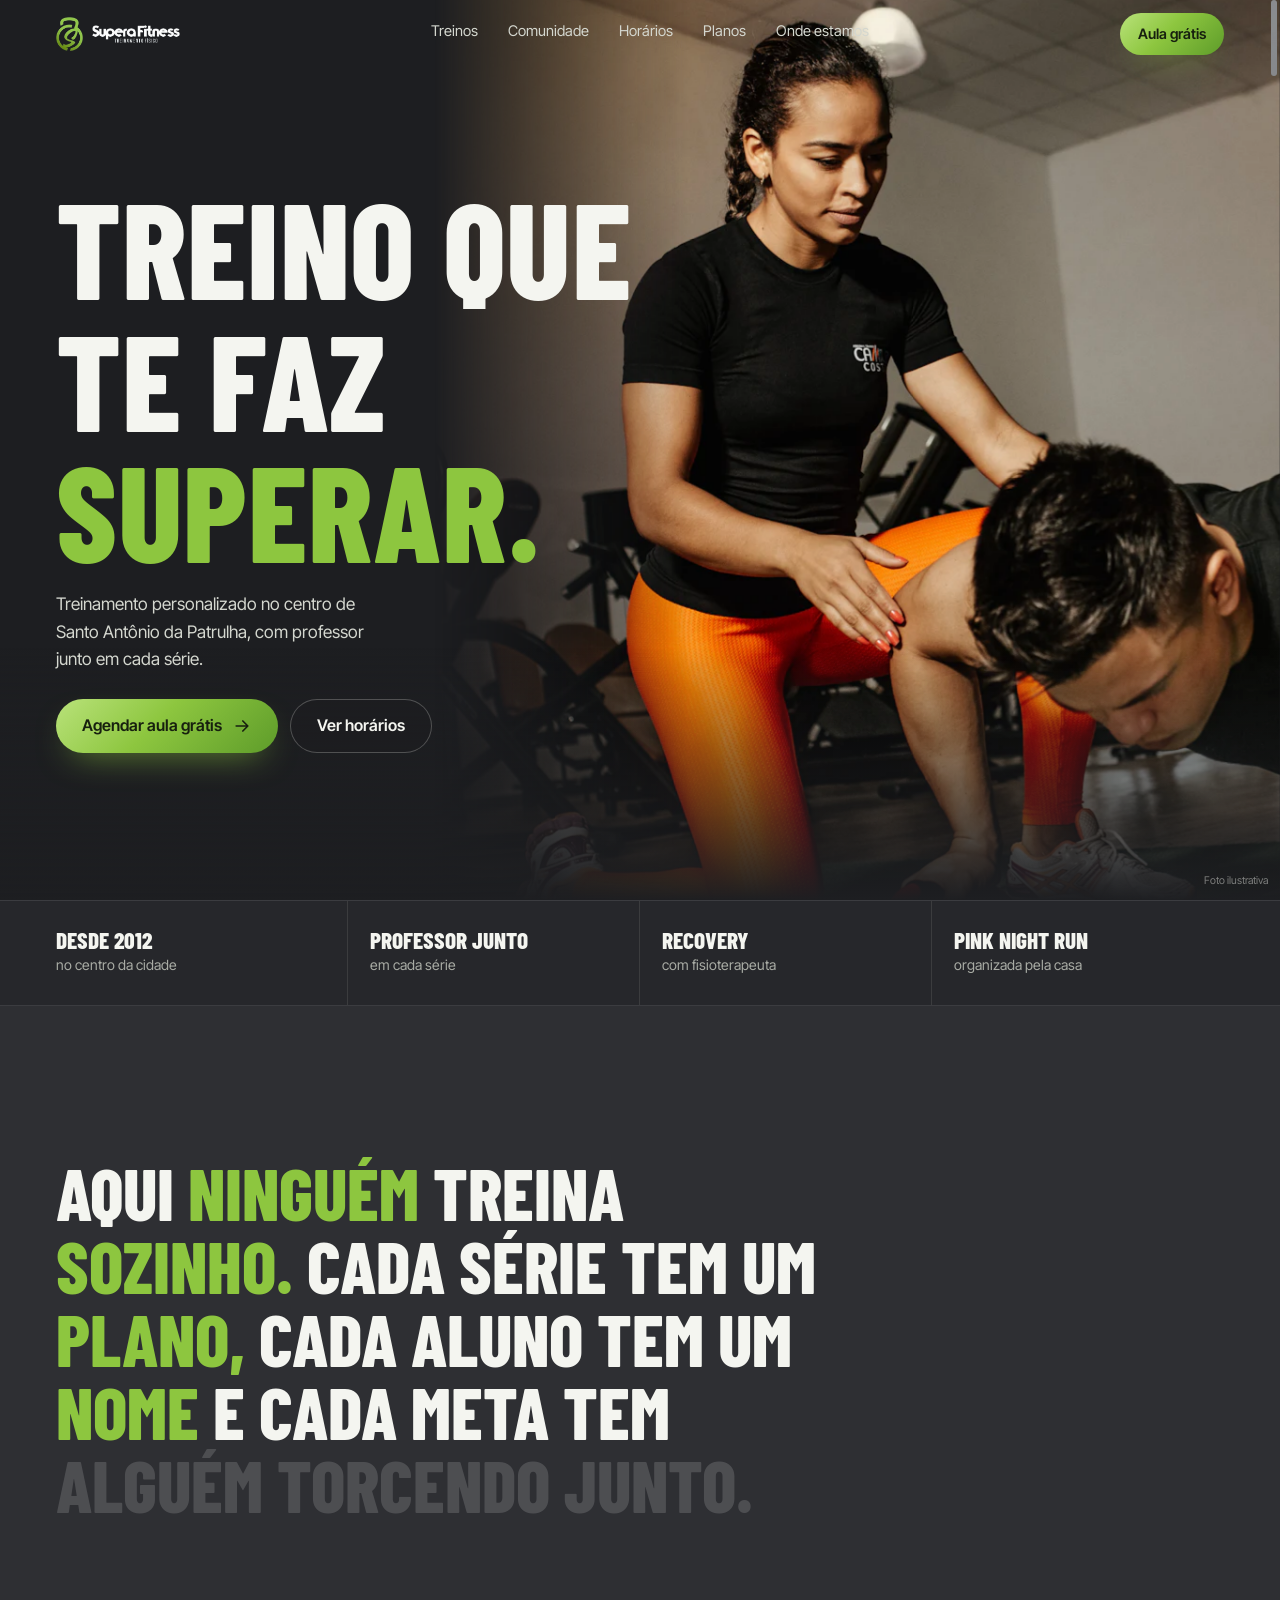
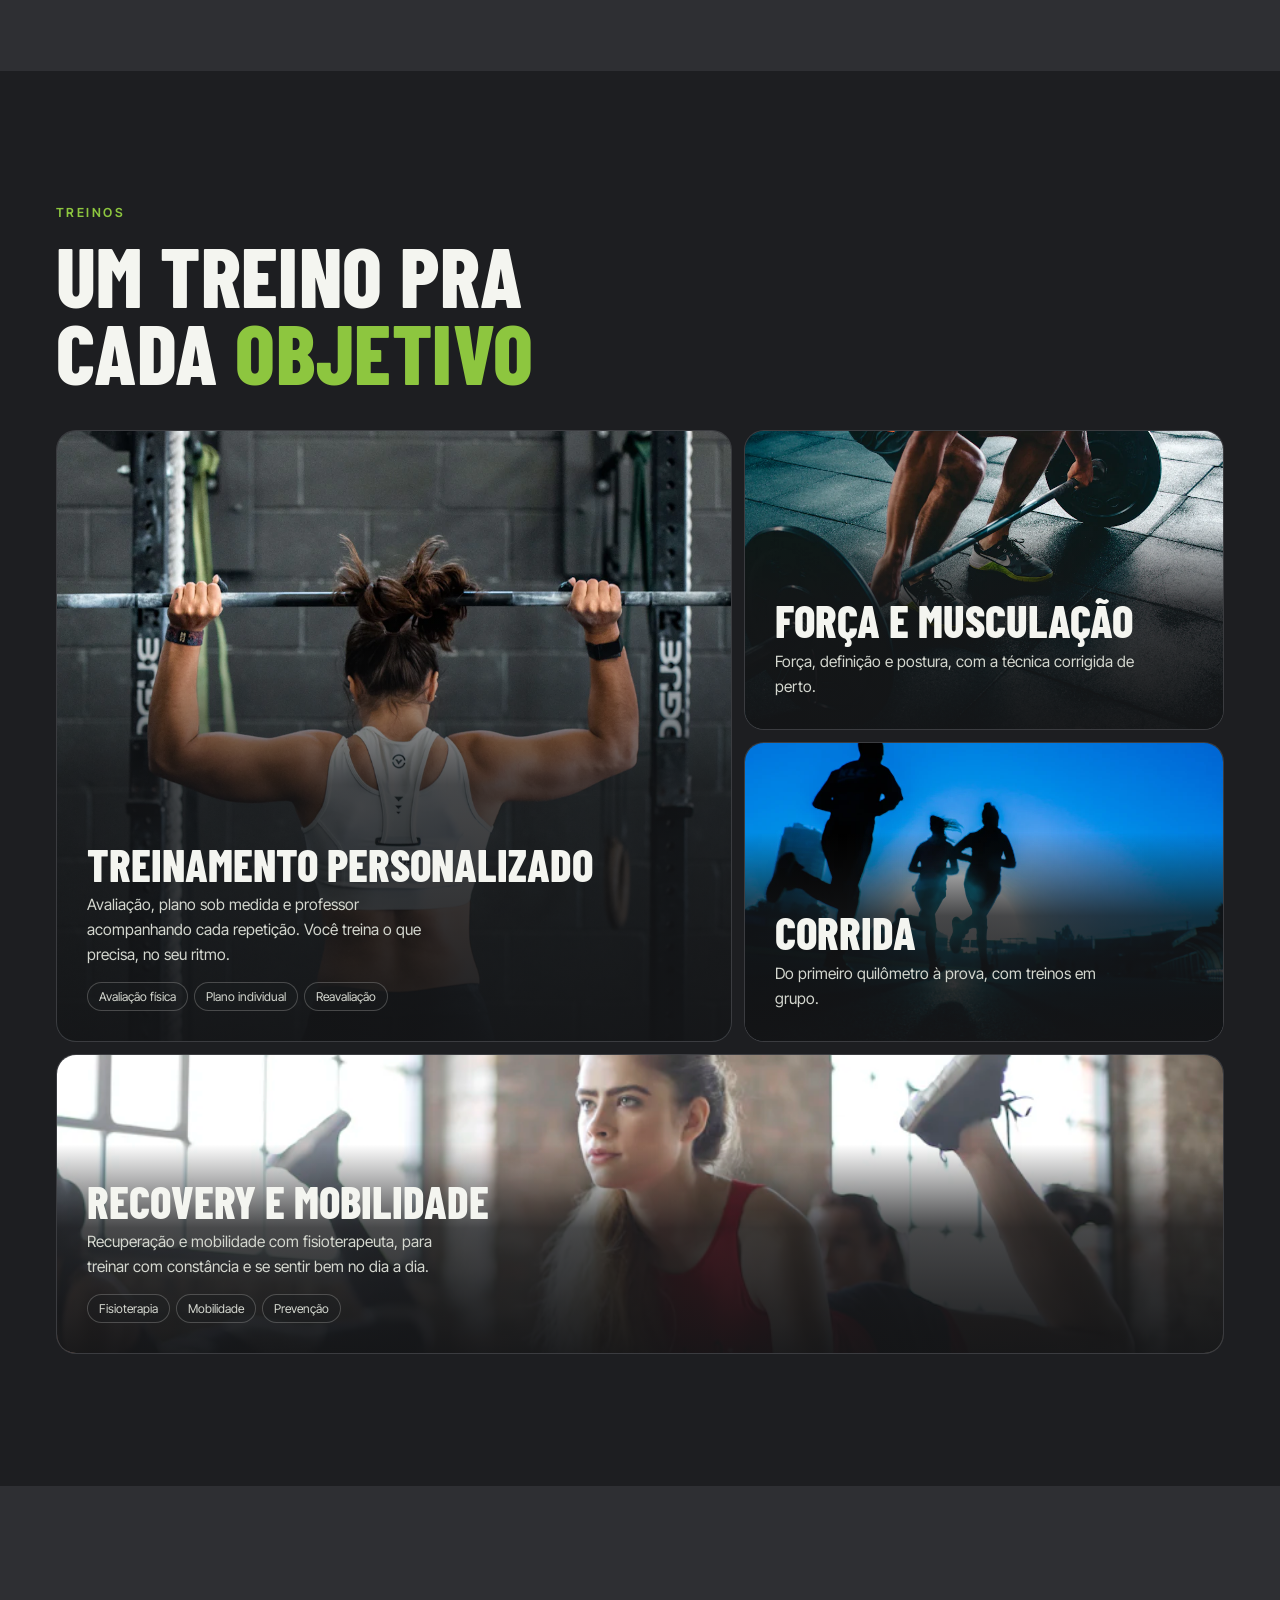
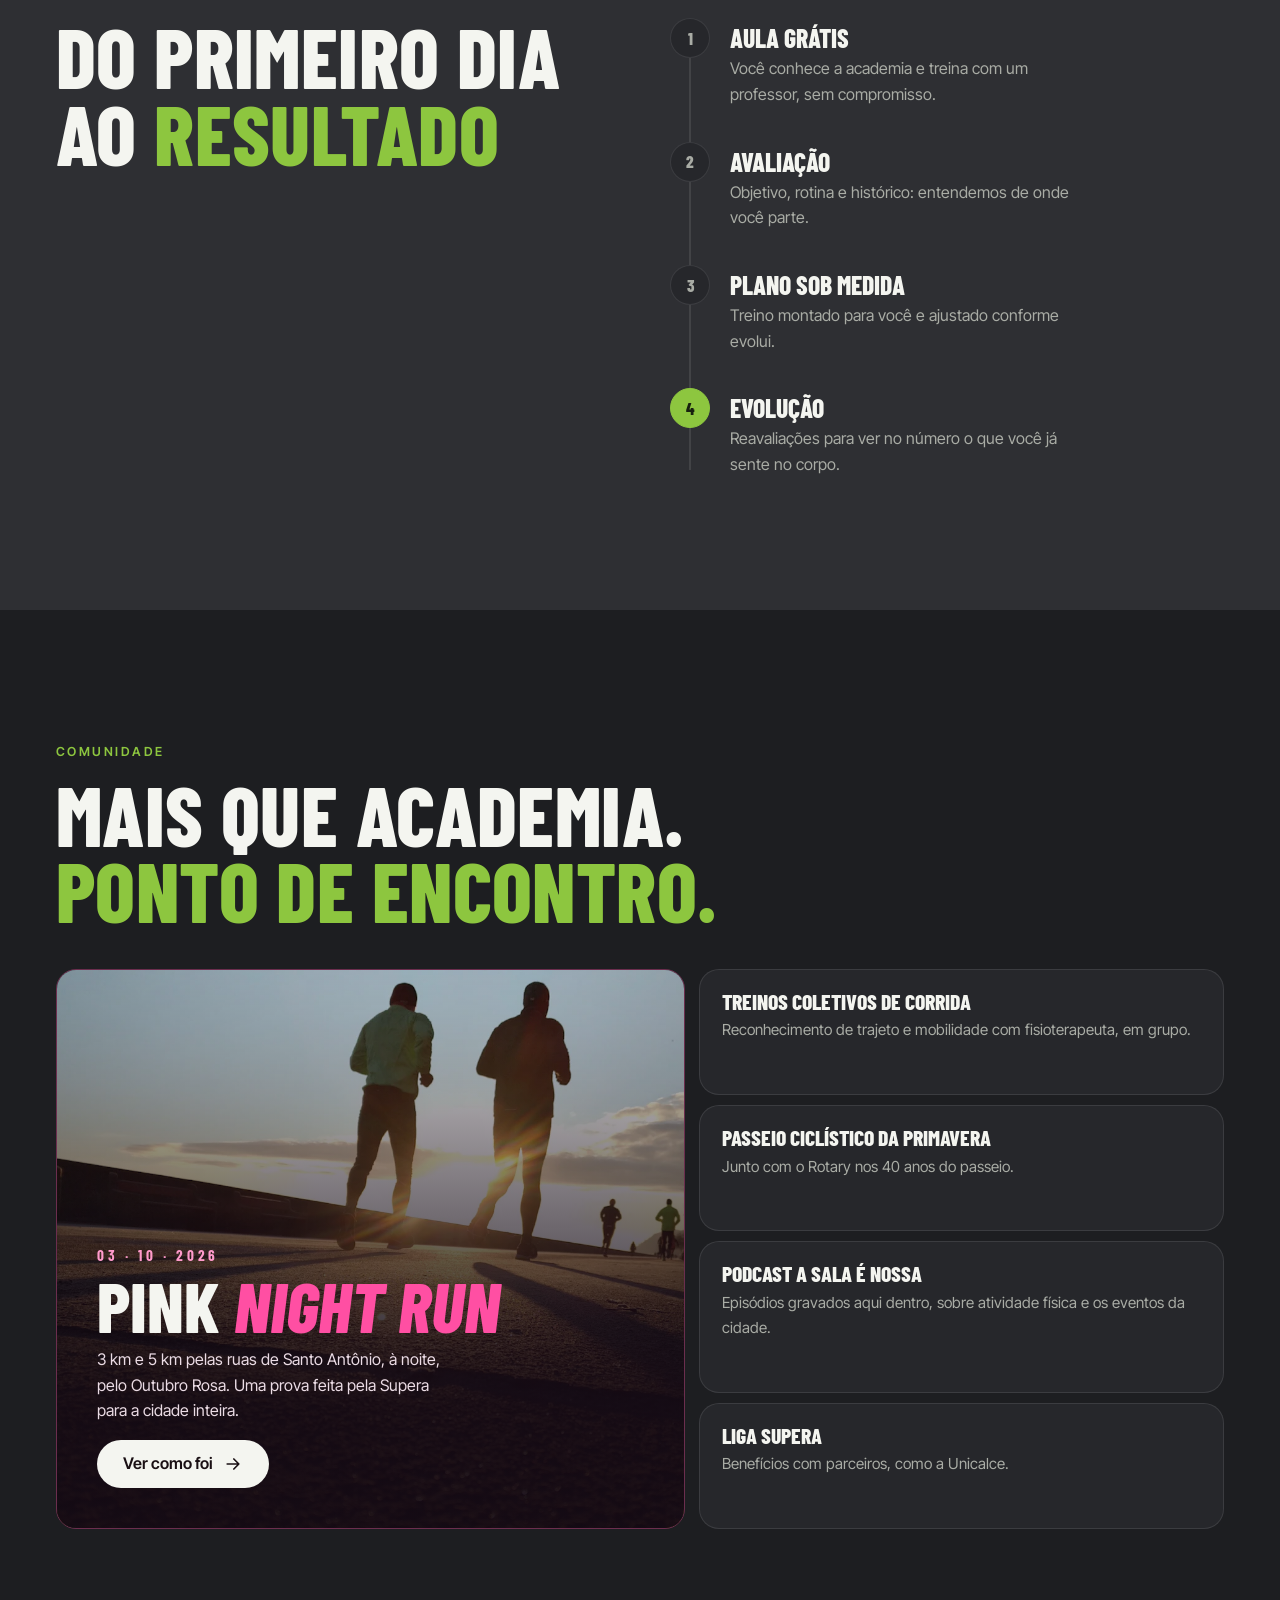
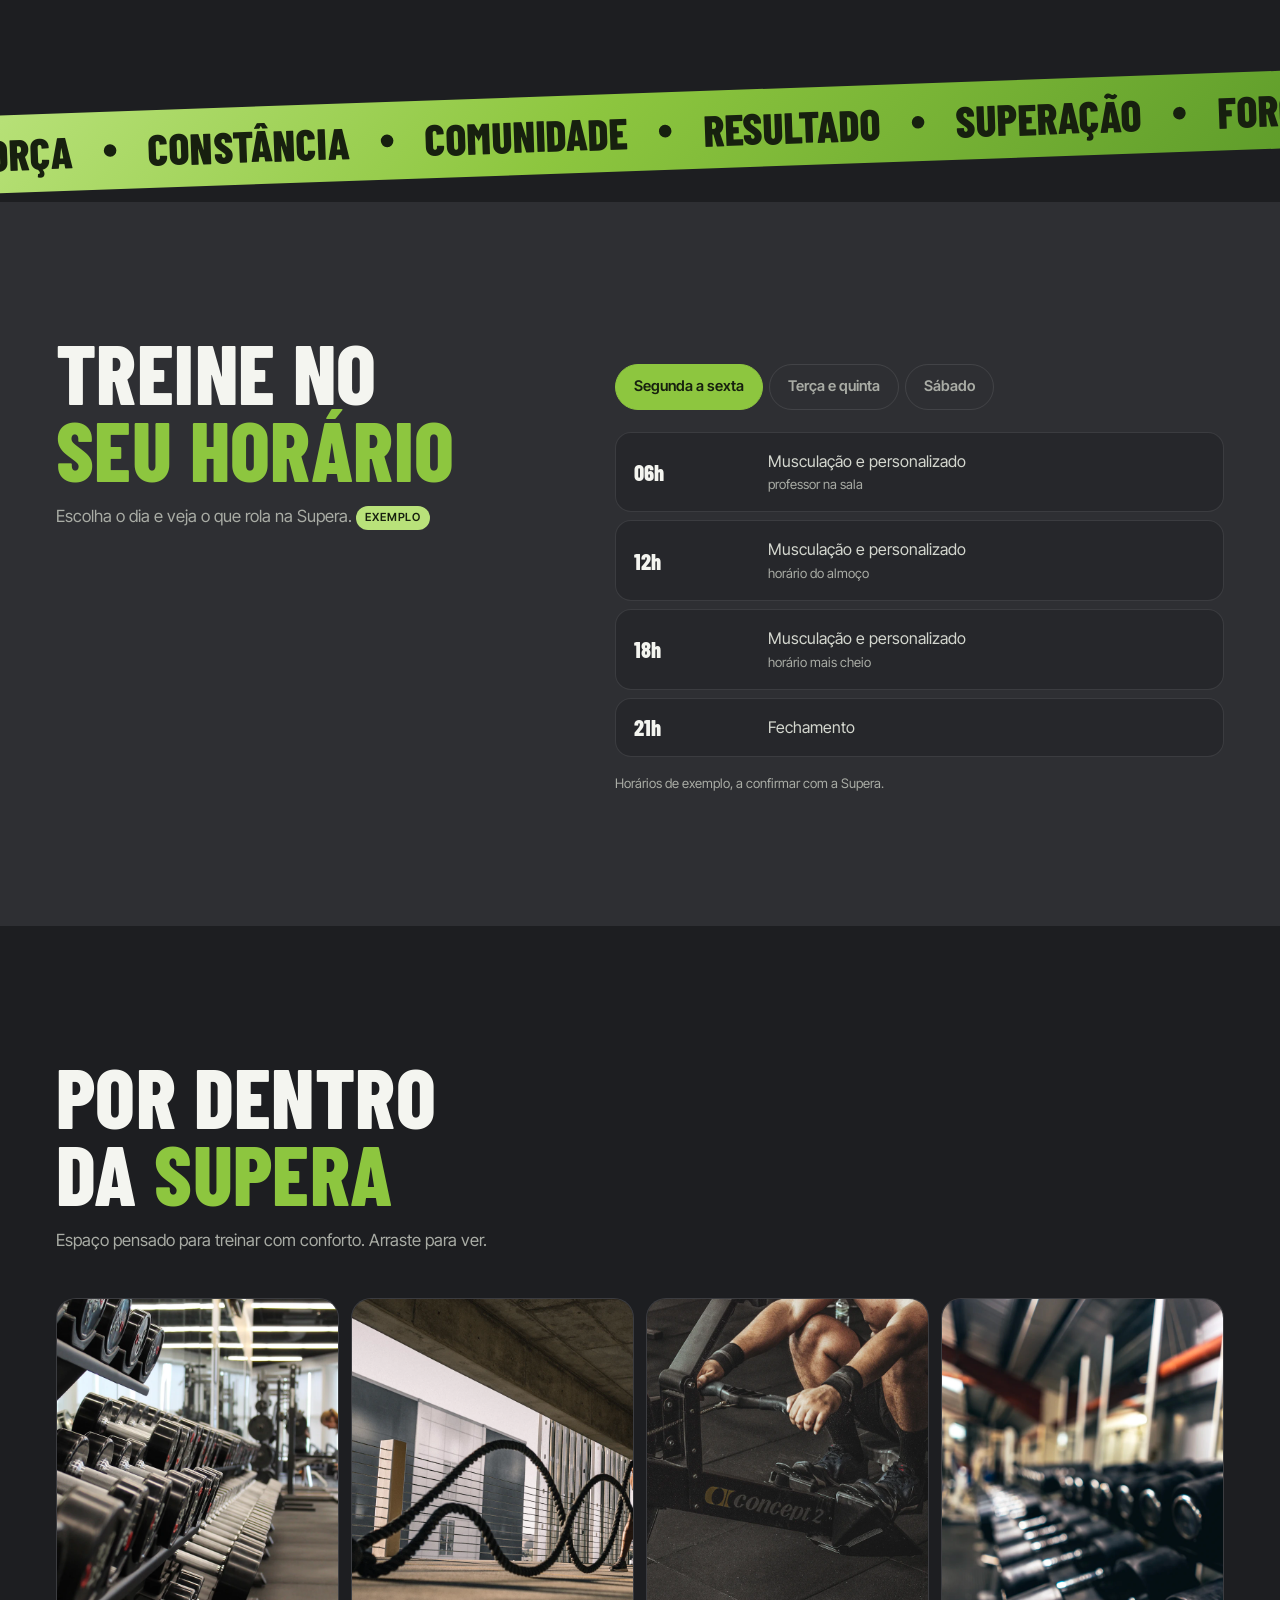
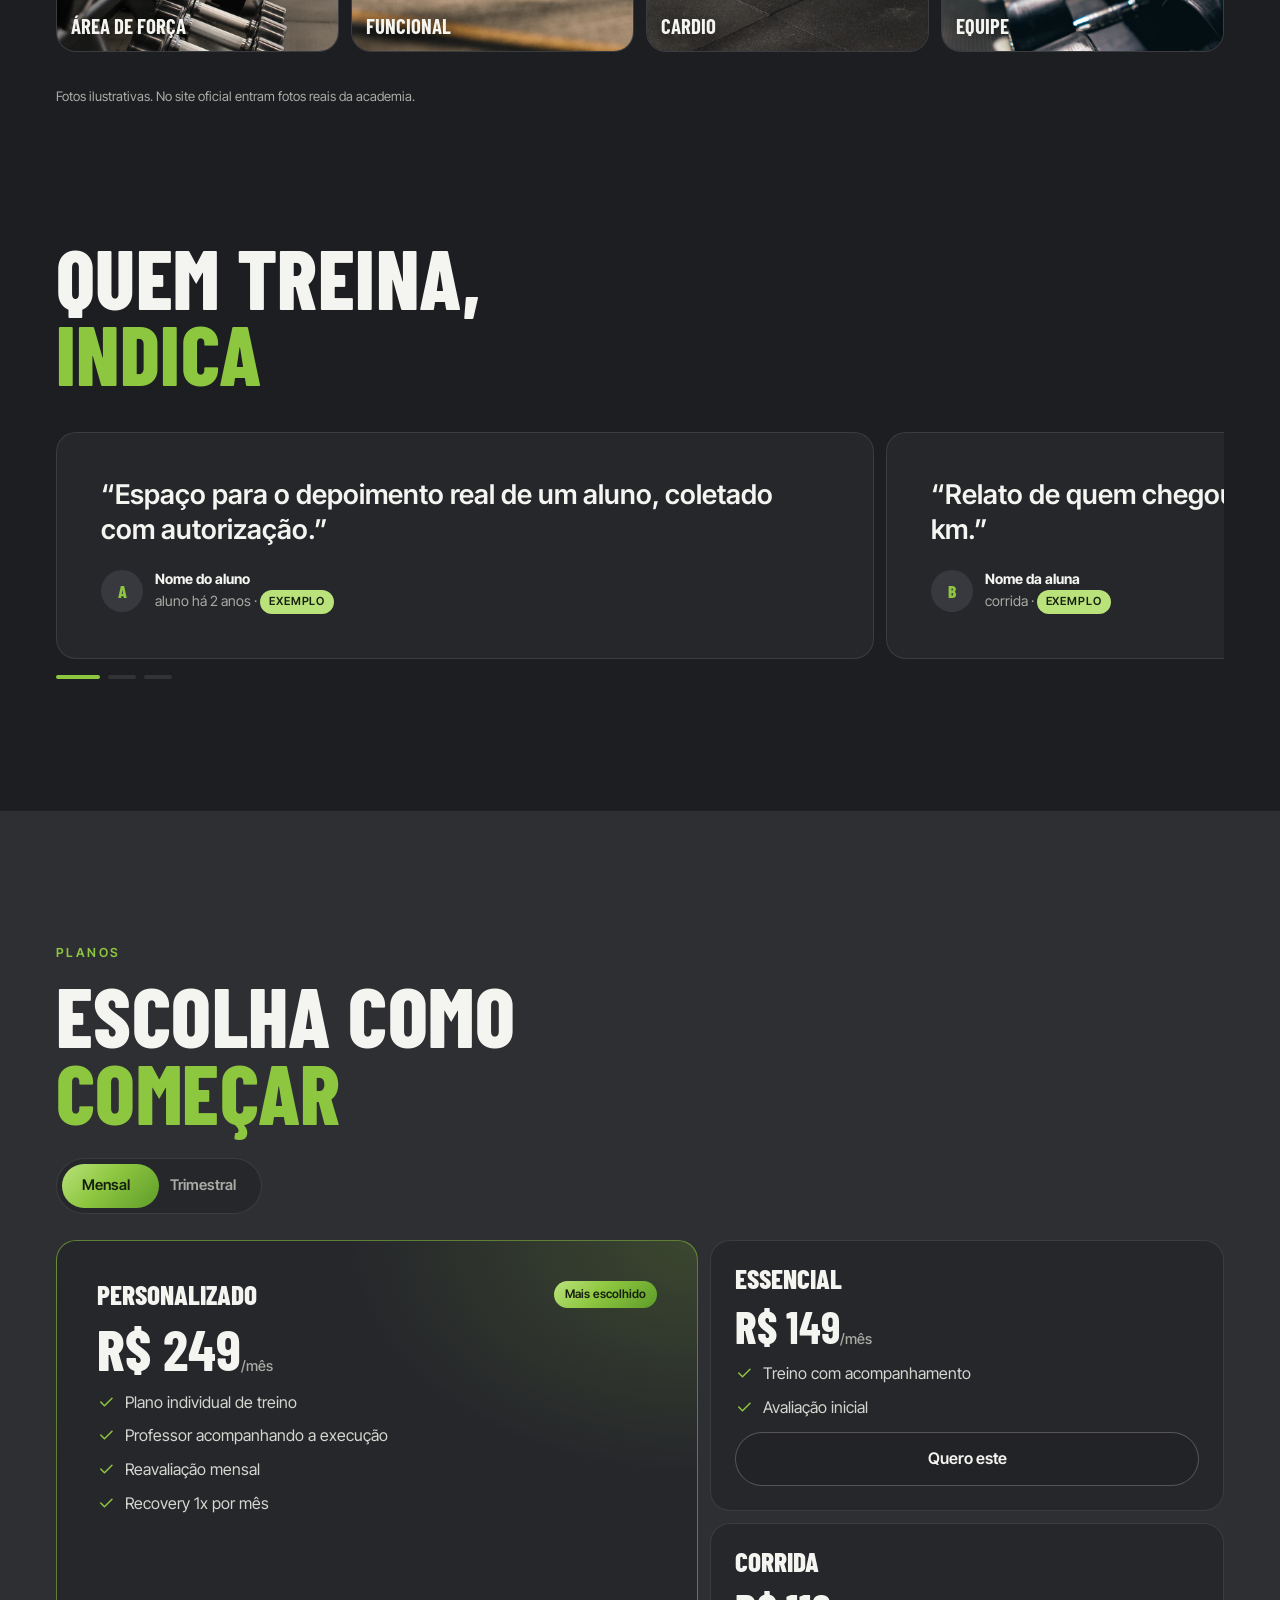
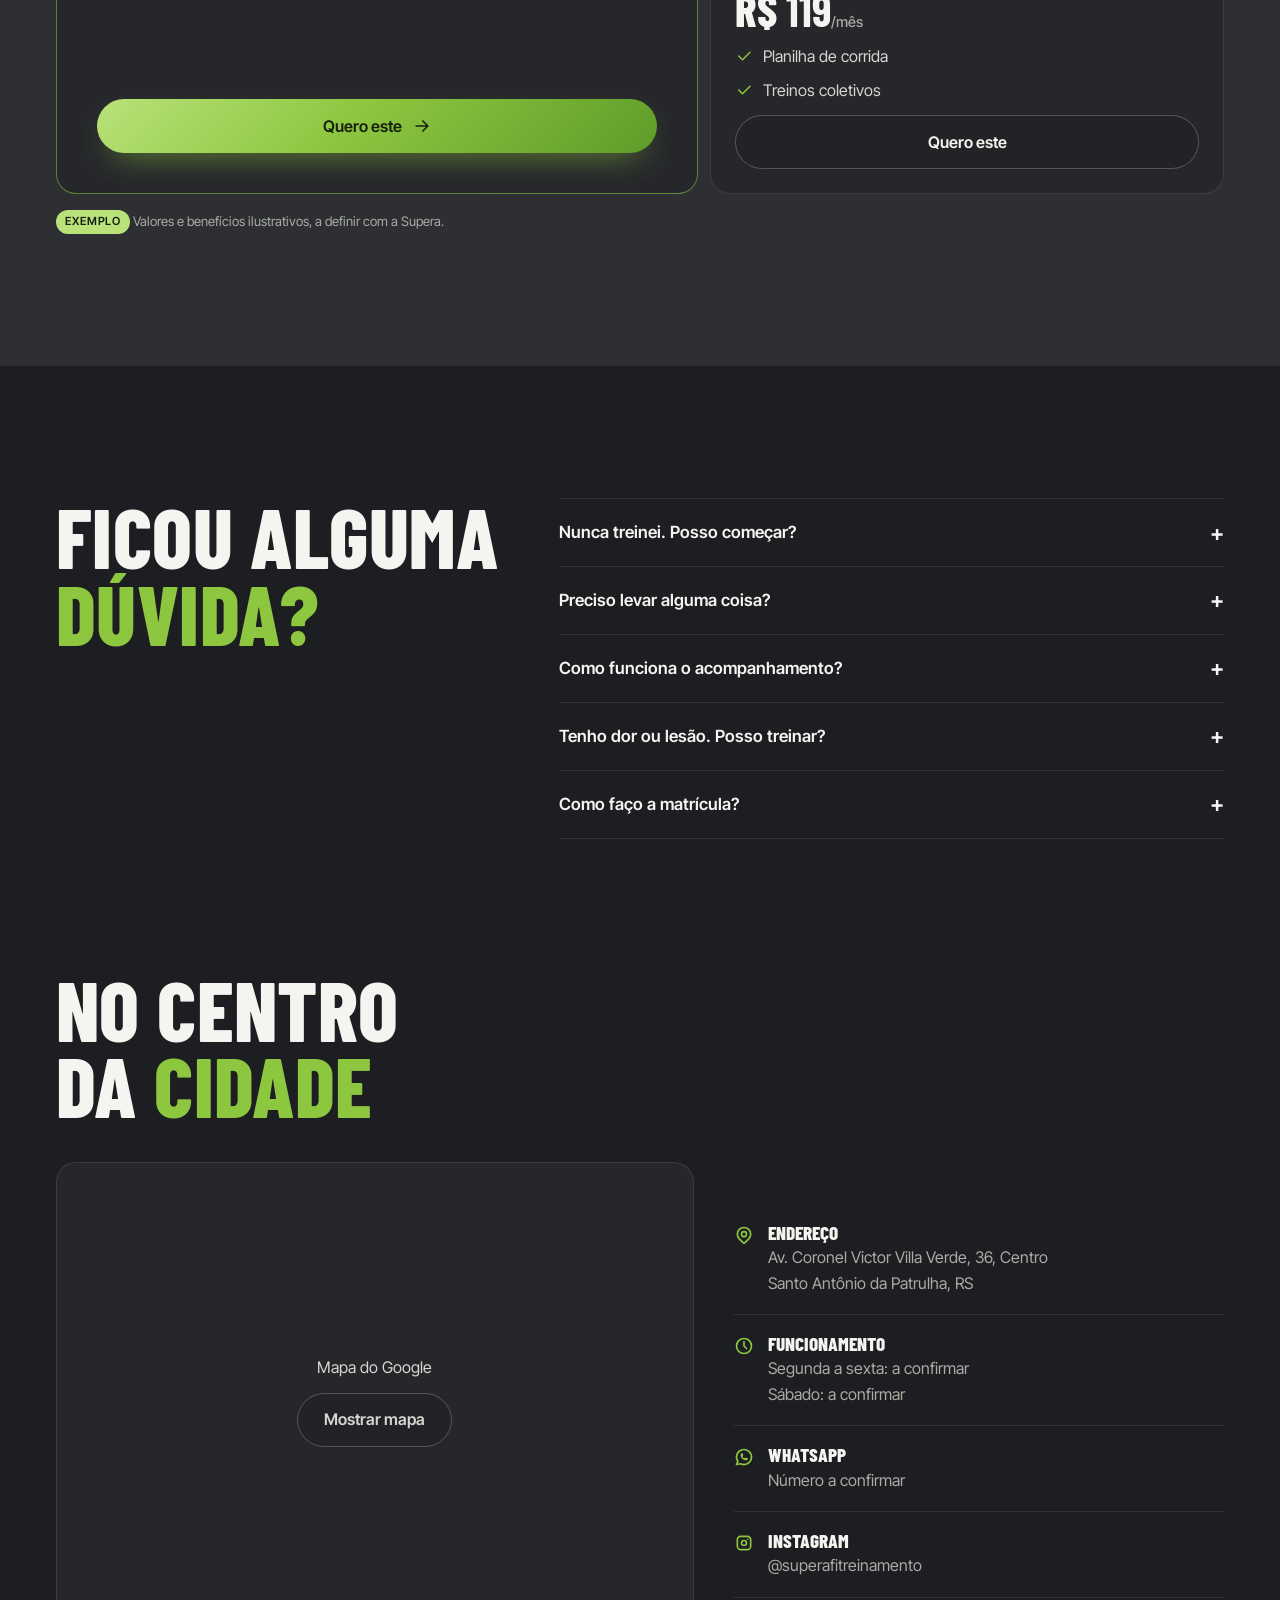
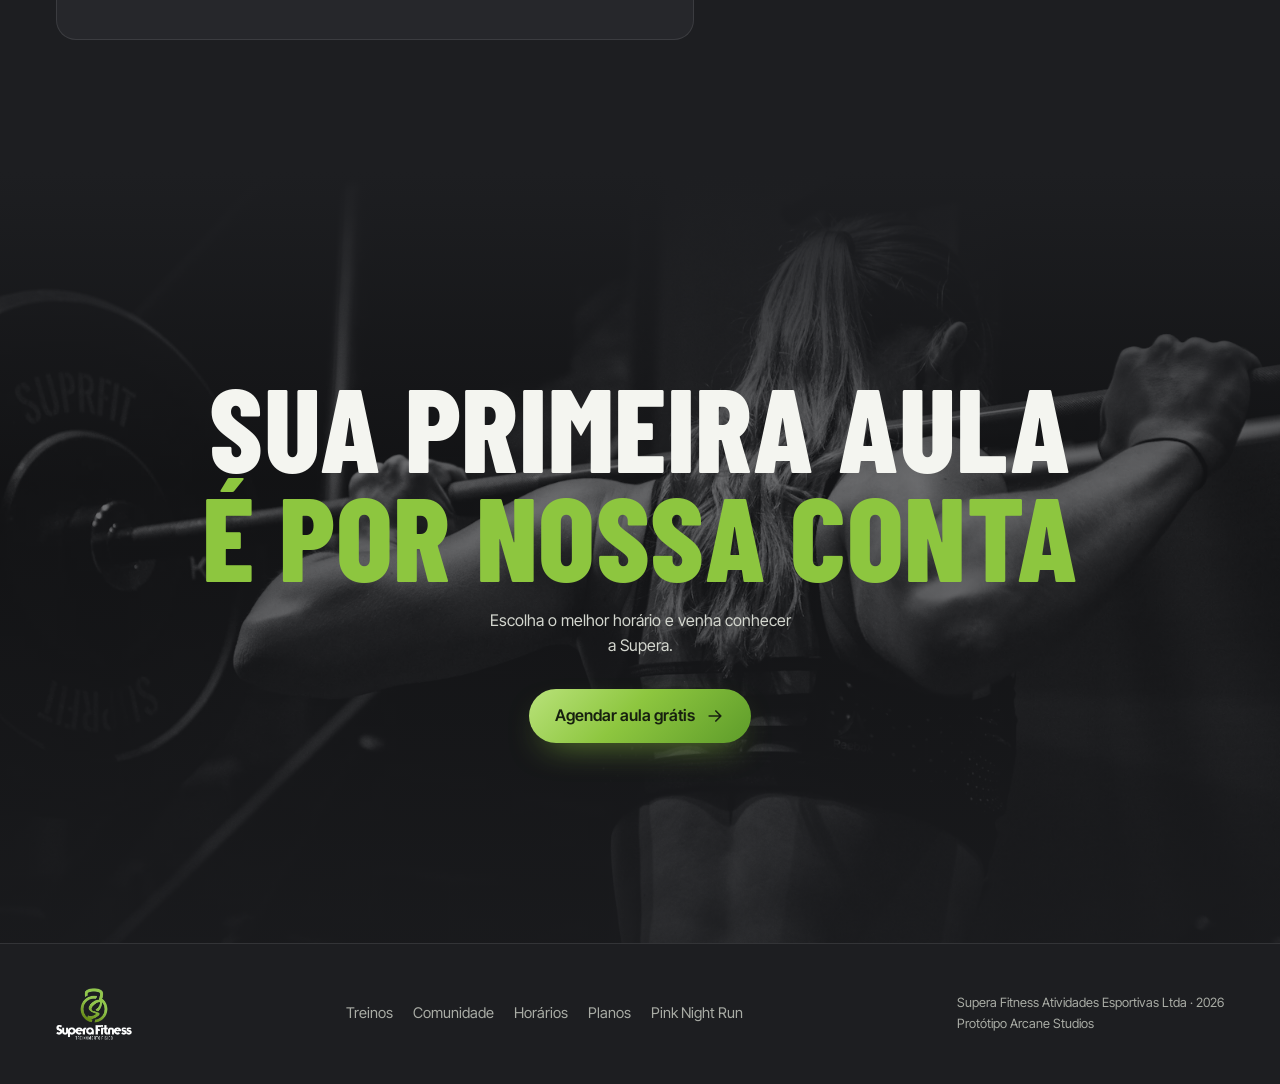
==== commit 9f4aeaef: "Refina a landing da Supera: fotos, comunidade, horários e FAQ - Herói com foto cheia (ilustrativa) n" ====
--- a/index.html
+++ b/index.html
@@ -4,501 +4,247 @@
 <meta charset="utf-8">
 <meta name="viewport" content="width=device-width, initial-scale=1, viewport-fit=cover">
 <meta name="robots" content="noindex, nofollow">
-<meta name="theme-color" content="#2E2F33">
+<meta name="theme-color" content="#1D1E21">
 <title>Supera Fitness · Treinamento físico em Santo Antônio da Patrulha</title>
-<meta name="description" content="Treinamento físico personalizado no centro de Santo Antônio da Patrulha. Agende sua aula experimental.">
+<meta name="description" content="Treinamento físico personalizado no centro de Santo Antônio da Patrulha, com professor junto em cada série. Agende sua aula grátis.">
 <link rel="icon" href="mark.png">
 <link rel="preconnect" href="https://fonts.googleapis.com"><link rel="preconnect" href="https://fonts.gstatic.com" crossorigin>
-<link href="https://fonts.googleapis.com/css2?family=Barlow+Condensed:wght@500;600;700;800&family=Inter+Tight:wght@400;500;600&display=swap" rel="stylesheet">
-<style>
-:root{
-  --carvao:#2E2F33;--carvao-2:#26272B;--carvao-3:#1D1E21;--carvao-4:#38393E;
-  --linha:rgba(255,255,255,.09);--branco:#F4F5F0;--cinza:#A3A6A0;
-  --lima:#8DC63F;--lima-2:#6FAE2E;--lima-3:#4E8A22;--lima-claro:#B9E27A;
-  --grad:linear-gradient(135deg,#B9E27A 0%,#8DC63F 45%,#4E8A22 100%);
-  --raio:22px;--ease:cubic-bezier(.16,1,.3,1);
-  --cond:"Barlow Condensed","Arial Narrow",system-ui,sans-serif;--txt:"Inter Tight",system-ui,sans-serif;
-}
-*{box-sizing:border-box;margin:0}
-[hidden]{display:none!important}
-html,body{overflow-x:hidden;overflow-x:clip;touch-action:pan-y pinch-zoom}
-html{scroll-behavior:smooth;-webkit-text-size-adjust:100%}
-body{background:var(--carvao-3);color:var(--branco);font:16px/1.6 var(--txt);-webkit-font-smoothing:antialiased}
-img{display:block;max-width:100%}
-a{color:inherit;text-decoration:none}
-button{font:inherit;color:inherit;background:none;border:0;cursor:pointer}
-::selection{background:var(--lima);color:var(--carvao-3)}
-:focus-visible{outline:2px solid var(--lima);outline-offset:3px;border-radius:8px}
-::-webkit-scrollbar{width:10px}::-webkit-scrollbar-track{background:var(--carvao-3)}::-webkit-scrollbar-thumb{background:var(--carvao-4);border-radius:10px;border:2px solid var(--carvao-3)}
-.wrap{width:100%;max-width:1200px;margin:0 auto;padding:0 18px}
-.cond{font-family:var(--cond);font-weight:800;text-transform:uppercase;line-height:.9;letter-spacing:.005em}
-.lima{background:var(--grad);-webkit-background-clip:text;background-clip:text;color:transparent}
-.btn{position:relative;display:inline-flex;align-items:center;justify-content:center;gap:10px;min-height:54px;padding:0 26px;border-radius:999px;font-weight:600;white-space:nowrap;overflow:hidden;isolation:isolate;transition:transform .4s var(--ease),box-shadow .4s var(--ease),color .3s}
-.btn--lima{background:var(--grad);color:#17200F;box-shadow:0 14px 40px -14px rgba(141,198,63,.7)}
-.btn--lima::after{content:"";position:absolute;inset:0;z-index:-1;background:linear-gradient(110deg,transparent 30%,rgba(255,255,255,.45) 50%,transparent 70%);transform:translateX(-120%);transition:transform .8s var(--ease)}
-.btn--lima:hover{transform:translateY(-2px);box-shadow:0 20px 50px -14px rgba(141,198,63,.85)}
-.btn--lima:hover::after{transform:translateX(120%)}
-.btn--linha{border:1px solid rgba(255,255,255,.18);background:rgba(255,255,255,.03);backdrop-filter:blur(6px)}
-.btn--linha:hover{border-color:var(--lima);color:var(--lima-claro)}
-.btn:active{transform:scale(.97)}
-.btn svg{width:18px;height:18px;transition:transform .4s var(--ease)}
-.btn:hover svg{transform:translateX(3px)}
-
-/* intro */
-.intro{position:fixed;inset:0;z-index:200;background:var(--carvao);display:grid;place-items:center;transition:opacity .6s var(--ease) .1s,visibility .6s}
-.intro.fim{opacity:0;visibility:hidden}
-.intro__logo{width:132px;position:relative;animation:intro-in 1.1s var(--ease) both}
-.intro__anel{position:absolute;inset:-34px;border-radius:50%}
-.intro__anel circle{fill:none;stroke:var(--lima);stroke-width:2;stroke-dasharray:540;stroke-dashoffset:540;animation:anel 1.3s .15s var(--ease) forwards;transform-origin:center;transform:rotate(-90deg)}
-@keyframes intro-in{from{opacity:0;transform:scale(.7) rotate(-12deg);filter:blur(8px)}to{opacity:1;transform:none;filter:none}}
-@keyframes anel{to{stroke-dashoffset:0}}
-
-/* topo */
-.topo{position:fixed;inset:0 0 auto;z-index:60;transition:background .4s,border-color .4s,transform .5s var(--ease);border-bottom:1px solid transparent}
-.topo.sombra{background:rgba(29,30,33,.72);backdrop-filter:blur(16px) saturate(140%);-webkit-backdrop-filter:blur(16px) saturate(140%);border-color:var(--linha)}
-.topo.some{transform:translateY(-100%)}
-.topo .wrap{display:flex;align-items:center;justify-content:space-between;height:72px}
-.topo__logo{display:flex;align-items:center;gap:10px}.topo__logo .m{height:38px;width:auto}.topo__logo .w{height:20px;width:auto}
-.nav{display:none;gap:34px;font-size:.93rem;color:var(--cinza)}
-.nav a{position:relative}
-.nav a::after{content:"";position:absolute;left:0;right:0;bottom:-6px;height:2px;border-radius:2px;background:var(--lima);transform:scaleX(0);transform-origin:left;transition:transform .45s var(--ease)}
-.nav a:hover{color:var(--branco)}.nav a:hover::after{transform:scaleX(1)}
-.topo .btn{min-height:44px;padding:0 18px;font-size:.92rem}
-
-/* herói */
-.heroi{position:relative;min-height:100svh;display:grid;align-items:center;padding:110px 0 70px;overflow:hidden;isolation:isolate;background:var(--carvao)}
-.heroi::before{content:"";position:absolute;inset:0;z-index:-2;background:radial-gradient(55% 55% at 72% 42%,rgba(141,198,63,.28),transparent 70%),radial-gradient(40% 50% at 0% 100%,rgba(78,138,34,.35),transparent 70%)}
-.heroi::after{content:"";position:absolute;inset:0;z-index:-1;opacity:.18;background-image:url("data:image/svg+xml,%3Csvg xmlns='http://www.w3.org/2000/svg' width='160' height='160'%3E%3Cfilter id='n'%3E%3CfeTurbulence baseFrequency='.9' numOctaves='2' stitchTiles='stitch'/%3E%3C/filter%3E%3Crect width='100%25' height='100%25' filter='url(%23n)' opacity='.55'/%3E%3C/svg%3E")}
-.heroi__grid{display:grid;gap:34px;align-items:center}
-.palco{position:relative;width:min(84vw,520px);aspect-ratio:1;justify-self:center;--rx:0deg;--ry:0deg;perspective:900px}
-.palco__aneis{position:absolute;inset:0;animation:gira 40s linear infinite}
-.palco__aneis circle{fill:none;stroke:rgba(141,198,63,.35)}
-.palco__marca{position:absolute;inset:20%;transform:rotateX(var(--ry)) rotateY(var(--rx));transition:transform .8s var(--ease);filter:drop-shadow(0 30px 50px rgba(0,0,0,.45)) drop-shadow(0 0 60px rgba(141,198,63,.35))}
-.palco__marca img{width:100%;height:100%;object-fit:contain;animation:respira 5s ease-in-out infinite}
-.palco__brilho{position:absolute;inset:16%;border-radius:50%;background:radial-gradient(circle,rgba(141,198,63,.35),transparent 65%);filter:blur(20px);animation:respira 5s ease-in-out infinite}
-@keyframes gira{to{transform:rotate(360deg)}}
-@keyframes respira{50%{transform:translateY(-10px) scale(1.02)}}
-.selo{position:absolute;right:2%;bottom:6%;width:112px;height:112px;animation:gira 22s linear infinite reverse}
-.selo text{font:600 10.5px var(--txt);letter-spacing:.32em;fill:var(--branco);text-transform:uppercase}
-.selo__centro{position:absolute;right:calc(2% + 41px);bottom:calc(6% + 41px);width:30px;height:30px;border-radius:50%;background:var(--grad);display:grid;place-items:center;color:#17200F;font:800 13px var(--cond)}
-.heroi__txt{position:relative;z-index:2}
-.tag{display:inline-flex;align-items:center;gap:8px;font-size:.82rem;color:var(--cinza);border:1px solid var(--linha);padding:7px 14px;border-radius:99px;background:rgba(255,255,255,.03);margin-bottom:22px}
-.tag i{width:8px;height:8px;border-radius:50%;background:var(--lima);box-shadow:0 0 0 4px rgba(141,198,63,.2);animation:pulsa 2s infinite}
-@keyframes pulsa{50%{box-shadow:0 0 0 8px rgba(141,198,63,0)}}
-.heroi h1{font-size:clamp(3.4rem,15vw,8rem)}
-.linha-mask{display:block;overflow:hidden;padding-top:.08em}
-.linha-mask>span{display:inline-block;transform:translateY(110%)}
-.pronto .linha-mask>span{transform:none;transition:transform 1.1s var(--ease)}
-.pronto .linha-mask:nth-child(2)>span{transition-delay:.1s}
-.pronto .linha-mask:nth-child(3)>span{transition-delay:.2s}
-.heroi__txt p{max-width:34ch;margin:22px 0 30px;font-size:1.1rem;color:#CFD2CB}
-.surge{opacity:0;transform:translateY(16px)}
-.pronto .surge{opacity:1;transform:none;transition:opacity 1s .45s var(--ease),transform 1s .45s var(--ease)}
-.acoes{display:flex;flex-wrap:wrap;gap:12px}
-.rolar{position:absolute;left:50%;bottom:22px;translate:-50% 0;width:26px;height:42px;border:1.5px solid rgba(255,255,255,.25);border-radius:20px;display:none}
-.rolar::after{content:"";position:absolute;left:50%;top:8px;width:4px;height:8px;margin-left:-2px;border-radius:2px;background:var(--lima);animation:desce 1.8s infinite}
-@keyframes desce{to{transform:translateY(14px);opacity:0}}
-
-/* números */
-.numeros{background:var(--carvao-2);border-block:1px solid var(--linha)}
-.numeros .wrap{display:grid;grid-template-columns:1fr 1fr}
-.num{padding:28px 4px;position:relative}
-.num:nth-child(odd){border-right:1px solid var(--linha);padding-right:14px}
-.num:nth-child(even){padding-left:20px}
-.num:nth-child(n+3){border-top:1px solid var(--linha)}
-.num b{display:block;font:800 clamp(2.6rem,10vw,4rem)/1 var(--cond)}
-.num>span{font-size:.9rem;color:var(--cinza)}
-
-/* seções */
-.secao{padding:clamp(80px,12vw,140px) 0;position:relative;overflow-x:clip}
-.sobre{display:inline-flex;align-items:center;gap:10px;font-size:.8rem;letter-spacing:.22em;text-transform:uppercase;color:var(--lima);font-weight:600;margin-bottom:16px}
-.sobre::before{content:"";width:26px;height:2px;border-radius:2px;background:var(--grad)}
-h2.cond{font-size:clamp(2.8rem,11vw,5.6rem)}
-.lead{color:var(--cinza);max-width:50ch;margin-top:18px;font-size:1.06rem}
-
-/* manifesto */
-.manifesto{position:relative;background:var(--carvao);padding:clamp(100px,16vw,180px) 0;overflow:hidden}
-.manifesto__fundo{position:absolute;right:-10%;top:50%;width:min(70vw,640px);translate:0 -50%;opacity:.05}
-.manifesto p{font:800 clamp(2.2rem,8.5vw,4.8rem)/1.02 var(--cond);text-transform:uppercase;max-width:18ch;position:relative}
-.pal{color:rgba(244,245,240,.13);transition:color .45s}
-.pal.on{color:var(--branco)}
-.pal.on.v{color:var(--lima)}
-
-/* pilha (sticky) */
-.pilha{margin-top:56px;display:grid;gap:18px}
-.carta{grid-template-columns:minmax(0,1fr);position:sticky;top:96px;border-radius:28px;overflow:hidden;min-height:440px;display:grid;background:var(--carvao-2);border:1px solid var(--linha);box-shadow:0 -20px 50px -20px rgba(0,0,0,.6)}
-.carta:nth-child(2){top:112px}.carta:nth-child(3){top:128px}.carta:nth-child(4){top:144px}
-.carta__foto{position:relative;min-height:220px;overflow:hidden}
-.foto{position:absolute;inset:0;display:grid;place-items:center;background:radial-gradient(80% 90% at 30% 20%,rgba(141,198,63,.35),transparent 60%),linear-gradient(160deg,#3A3C41,#1F2023)}
-.foto::before{content:"";position:absolute;inset:0;background:repeating-linear-gradient(135deg,rgba(255,255,255,.035) 0 2px,transparent 2px 14px)}
-.foto span{position:relative;font-size:.75rem;letter-spacing:.18em;text-transform:uppercase;color:rgba(255,255,255,.55);border:1px dashed rgba(255,255,255,.25);padding:8px 14px;border-radius:99px}
-.foto img.marca-agua{position:absolute;width:46%;opacity:.12;right:-6%;bottom:-10%}
-.carta__txt{padding:28px;display:flex;flex-direction:column;gap:12px}
-.carta__n{font:700 1rem var(--cond);color:var(--lima);letter-spacing:.1em}
-.carta h3{font:800 clamp(1.8rem,6.6vw,3rem)/.95 var(--cond);text-transform:uppercase;overflow-wrap:anywhere}
-.carta p{color:var(--cinza);max-width:44ch}
-.chips{display:flex;flex-wrap:wrap;gap:8px;margin-top:auto;padding-top:10px}
-.chips span{font-size:.8rem;border:1px solid var(--linha);padding:5px 12px;border-radius:99px;color:#D4D7CF}
-
-/* fita */
-.fita-wrap{overflow:hidden;padding:46px 0}
-.fita{background:var(--grad);overflow:hidden;padding:18px 0;transform:rotate(-2deg) scale(1.06);box-shadow:0 20px 50px -20px rgba(78,138,34,.6)}
-.fita__trilho{display:flex;gap:34px;width:max-content;animation:corre 26s linear infinite}
-.fita span{font:800 clamp(1.8rem,6vw,2.8rem)/1 var(--cond);text-transform:uppercase;color:#17200F;white-space:nowrap;display:flex;align-items:center;gap:34px}
-.fita span::after{content:"";width:16px;height:16px;border-radius:50%;border:3px solid #17200F}
-@keyframes corre{to{transform:translateX(-50%)}}
-
-/* galeria horizontal */
-.galeria{display:flex;gap:14px;overflow-x:auto;scroll-snap-type:x mandatory;padding:6px 18px 24px;margin:44px -18px 0;scrollbar-width:none;touch-action:pan-x pan-y}
-.galeria::-webkit-scrollbar{display:none}
-.galeria figure{position:relative;flex:0 0 min(78%,420px);aspect-ratio:4/5;border-radius:24px;overflow:hidden;scroll-snap-align:center;border:1px solid var(--linha)}
-.galeria figure:nth-child(even){aspect-ratio:4/4.4;align-self:center}
-.galeria figcaption{position:absolute;left:16px;right:16px;bottom:16px;font:700 1.4rem/1 var(--cond);text-transform:uppercase}
-.galeria figure .foto{transition:transform 1.2s var(--ease)}
-.galeria figure:hover .foto{transform:scale(1.06)}
-
-/* método */
-.metodo{background:var(--carvao)}
-.passos{margin-top:54px;display:grid;gap:14px;counter-reset:p}
-.passo{position:relative;border:1px solid var(--linha);border-radius:var(--raio);padding:26px;background:linear-gradient(180deg,rgba(255,255,255,.03),transparent);overflow:hidden;transition:border-color .5s,transform .6s var(--ease)}
-.passo::before{counter-increment:p;content:"0" counter(p);position:absolute;right:16px;top:6px;font:800 5.5rem/1 var(--cond);color:rgba(255,255,255,.05);transition:color .6s}
-.passo.on{border-color:rgba(141,198,63,.45)}
-.passo.on::before{color:rgba(141,198,63,.18)}
-.passo svg{width:40px;height:40px;color:var(--lima);margin-bottom:18px}
-.passo h3{font:800 1.7rem/1 var(--cond);text-transform:uppercase}
-.passo p{color:var(--cinza);margin-top:8px}
-.barra-prog{height:3px;border-radius:3px;background:var(--linha);margin-top:30px;overflow:hidden}
-.barra-prog i{display:block;height:100%;width:0;background:var(--grad);transition:width 2.2s var(--ease)}
-.barra-prog.on i{width:100%}
-
-/* quiz destaque */
-.quiz{border-radius:32px;padding:clamp(28px,6vw,64px);background:radial-gradient(70% 90% at 100% 0%,rgba(141,198,63,.3),transparent 60%),var(--carvao-2);border:1px solid rgba(141,198,63,.25);display:grid;gap:28px;align-items:center;overflow:hidden;position:relative}
-.quiz h2.cond{font-size:clamp(2.4rem,9vw,4.4rem)}
-.quiz img{width:min(60vw,280px);justify-self:center;opacity:.95;animation:respira 6s ease-in-out infinite}
-
-/* depoimentos */
-.depo{display:grid;gap:14px;margin-top:44px}
-.depo figure{border:1px solid var(--linha);border-radius:var(--raio);padding:26px;background:var(--carvao-2);display:flex;flex-direction:column;gap:16px}
-.depo blockquote{font-size:1.08rem;line-height:1.55}
-.depo .estrelas{color:var(--lima);letter-spacing:3px;font-size:.95rem}
-.depo figcaption{display:flex;align-items:center;gap:12px;color:var(--cinza);font-size:.88rem;margin-top:auto}
-.depo figcaption i{width:42px;height:42px;border-radius:50%;background:var(--grad);display:grid;place-items:center;font:800 1.1rem var(--cond);color:#17200F;font-style:normal}
-.depo b{color:var(--branco);display:block}
-.exemplo{font-size:.72rem;color:var(--cinza);opacity:.6}
-
-/* planos */
-.alterna{display:inline-flex;margin-top:30px;border:1px solid var(--linha);border-radius:99px;padding:5px;background:var(--carvao-2);position:relative}
-.alterna button{position:relative;z-index:1;padding:10px 20px;border-radius:99px;font-weight:600;font-size:.92rem;color:var(--cinza);transition:color .3s}
-.alterna button[aria-pressed="true"]{color:#17200F}
-.alterna i{position:absolute;top:5px;bottom:5px;left:5px;width:calc(50% - 5px);border-radius:99px;background:var(--grad);transition:transform .45s var(--ease)}
-.alterna.tri i{transform:translateX(100%)}
-.planos{display:grid;gap:16px;margin-top:30px}
-.plano{border:1px solid var(--linha);border-radius:26px;padding:30px;background:var(--carvao-2);display:flex;flex-direction:column;gap:14px;position:relative;overflow:hidden}
-.plano h3{font:800 1.9rem/1 var(--cond);text-transform:uppercase}
-.preco{font:800 3.4rem/1 var(--cond)}
-.preco small{font:500 .92rem var(--txt);color:var(--cinza)}
-.preco b{font-weight:800}
-.plano ul{list-style:none;padding:0;display:grid;gap:10px;color:#D4D7CF}
-.plano li{display:flex;gap:10px}
-.plano li::before{content:"";flex:0 0 20px;height:20px;margin-top:2px;border-radius:50%;background:rgba(141,198,63,.15) url("data:image/svg+xml,%3Csvg xmlns='http://www.w3.org/2000/svg' viewBox='0 0 24 24'%3E%3Cpath d='M6 12.5l4 4 8-9' fill='none' stroke='%238DC63F' stroke-width='3' stroke-linecap='round' stroke-linejoin='round'/%3E%3C/svg%3E") center/12px no-repeat}
-.plano .btn{margin-top:auto}
-.plano--top{border-color:rgba(141,198,63,.5);background:radial-gradient(90% 60% at 100% 0%,rgba(141,198,63,.22),transparent 60%),var(--carvao-2)}
-.plano--top::before{content:"Mais escolhido";position:absolute;right:20px;top:22px;font-size:.75rem;font-weight:600;background:var(--grad);color:#17200F;padding:5px 12px;border-radius:99px}
-.nota{font-size:.82rem;color:var(--cinza);margin-top:18px}
-
-/* local */
-.local{display:grid;gap:20px;margin-top:44px}
-.mapa{position:relative;border-radius:26px;overflow:hidden;border:1px solid var(--linha);aspect-ratio:16/11;background:#232428}
-.mapa svg{position:absolute;inset:0;width:100%;height:100%}
-.mapa__pin{position:absolute;left:50%;top:48%;translate:-50% -100%;width:58px;filter:drop-shadow(0 10px 20px rgba(0,0,0,.5))}
-.mapa__abre{position:absolute;left:16px;bottom:16px}
-.info{display:grid;gap:4px}
-.info div{padding:18px 0;border-bottom:1px solid var(--linha)}
-.info b{display:block;font:800 1.3rem/1.1 var(--cond);text-transform:uppercase;margin-bottom:4px}
-.info span,.info a{color:var(--cinza)}
-
-/* final */
-.final{position:relative;padding:clamp(110px,16vw,190px) 0;text-align:center;overflow:hidden;background:var(--carvao)}
-.final::before{content:"";position:absolute;left:50%;bottom:-40%;width:120vw;height:80vw;max-width:1300px;max-height:900px;translate:-50% 0;background:radial-gradient(closest-side,rgba(141,198,63,.35),transparent);filter:blur(10px)}
-.final h2.cond{font-size:clamp(3.2rem,14vw,8rem);position:relative}
-.final p{position:relative;color:#CFD2CB;margin:20px auto 32px;max-width:36ch}
-.final .btn{position:relative}
-footer{background:var(--carvao-3);border-top:1px solid var(--linha);padding:48px 0 calc(110px + env(safe-area-inset-bottom))}
-.rodape{display:grid;gap:26px}
-.rodape img{height:56px;width:auto}
-.rodape nav{display:flex;flex-wrap:wrap;gap:18px;color:var(--cinza);font-size:.92rem}
-.rodape nav a:hover{color:var(--lima)}
-.rodape small{color:var(--cinza);font-size:.82rem}
-.evento-link{display:inline-flex;align-items:center;gap:10px;color:#FF5FAE !important}
-
-/* botão fixo celular */
-.flutuante{position:fixed;left:16px;right:16px;bottom:calc(14px + env(safe-area-inset-bottom));z-index:55;transform:translateY(150%);transition:transform .55s var(--ease)}
-.flutuante.on{transform:none}
-.flutuante .btn{width:100%}
-
-/* modal */
-.modal{position:fixed;inset:0;z-index:150;display:grid;place-items:end center;background:rgba(10,11,12,.66);backdrop-filter:blur(8px);-webkit-backdrop-filter:blur(8px);opacity:0;transition:opacity .35s}
-.modal.on{opacity:1}
-.modal[hidden]{display:none}
-.modal__caixa{position:relative;width:100%;max-width:540px;background:var(--carvao);border:1px solid var(--linha);border-radius:28px 28px 0 0;padding:28px 20px calc(24px + env(safe-area-inset-bottom));transform:translateY(40px);transition:transform .5s var(--ease);max-height:92svh;overflow-y:auto;overscroll-behavior:contain}
-.modal.on .modal__caixa{transform:none}
-.modal__caixa>img{width:44px;margin-bottom:14px}
-.modal h3{font:800 2.2rem/1 var(--cond);text-transform:uppercase}
-.modal p.sub{color:var(--cinza);margin:8px 0 18px}
-.etapas{display:flex;gap:6px;margin-bottom:22px}
-.etapas i{flex:1;height:4px;border-radius:4px;background:var(--linha);transition:background .4s}
-.etapas i.on{background:var(--lima)}
-.etapa[hidden]{display:none}
-.etapa h4{font:700 1.3rem/1.2 var(--cond);text-transform:uppercase;margin-bottom:12px}
-.opcoes{display:grid;grid-template-columns:1fr 1fr;gap:10px}
-.opcoes button{min-height:64px;border:1px solid var(--linha);border-radius:16px;padding:12px;text-align:left;font-weight:500;background:var(--carvao-2);transition:border-color .25s,background .25s,transform .3s var(--ease)}
-.opcoes button small{display:block;color:var(--cinza);font-size:.78rem;font-weight:400}
-.opcoes button:hover{transform:translateY(-2px);border-color:rgba(141,198,63,.5)}
-.opcoes button[aria-pressed="true"]{border-color:var(--lima);background:rgba(141,198,63,.12)}
-.campo{display:grid;gap:6px;margin-bottom:14px}
-.campo span{font-size:.86rem;color:#D4D7CF}
-.campo input{width:100%;min-height:52px;border-radius:14px;border:1px solid var(--linha);background:var(--carvao-2);color:var(--branco);padding:0 16px;font:inherit;font-size:16px}
-.campo input:focus{outline:none;border-color:var(--lima);box-shadow:0 0 0 3px rgba(141,198,63,.18)}
-.resumo{border:1px dashed rgba(141,198,63,.4);border-radius:16px;padding:14px 16px;color:#D4D7CF;font-size:.92rem;margin-bottom:14px}
-.navega{display:flex;gap:10px;margin-top:18px}
-.navega .btn{flex:1}
-.fechar{position:absolute;right:16px;top:16px;width:42px;height:42px;border-radius:50%;border:1px solid var(--linha);display:grid;place-items:center}
-.erro{color:#FF8A8A;font-size:.86rem;min-height:1.2em}
-
-/* revelar */
-.rv{opacity:0;transform:translateY(34px)}
-.rv.on{opacity:1;transform:none;transition:opacity 1s var(--ease),transform 1s var(--ease)}
-.rv-esq{opacity:0;transform:translateX(-30px)}.rv-esq.on{opacity:1;transform:none;transition:opacity 1s var(--ease),transform 1s var(--ease)}
-
-@media (min-width:820px){
-  .wrap{padding:0 36px}
-  .nav{display:flex}
-  .heroi__grid{grid-template-columns:1.05fr .95fr}
-  .rolar{display:block}
-  .numeros .wrap{grid-template-columns:repeat(4,1fr)}
-  .num{border-top:0!important;border-right:1px solid var(--linha)!important;padding:34px 24px!important}
-  .num:last-child{border-right:0!important}
-  .carta{grid-template-columns:1.1fr 1fr!important;min-height:480px}
-  .carta__txt{padding:44px}
-  .galeria{margin:44px 0 0;padding:6px 0 24px}
-  .galeria figure{flex-basis:34%}
-  .passos{grid-template-columns:repeat(4,1fr)}
-  .quiz{grid-template-columns:1.3fr .7fr}
-  .depo{grid-template-columns:repeat(3,1fr)}
-  .depo figure:nth-child(2){transform:translateY(30px)}
-  .planos{grid-template-columns:repeat(3,1fr)}
-  .plano--top{transform:translateY(-14px)}
-  .local{grid-template-columns:1.3fr 1fr;align-items:center}
-  .rodape{grid-template-columns:auto 1fr auto;align-items:center}
-  .rodape nav{justify-content:center}
-  .flutuante{display:none}
-  footer{padding-bottom:48px}
-  .modal{place-items:center}
-  .modal__caixa{border-radius:28px;padding:36px}
-}
-@media (prefers-reduced-motion:reduce){
-  *,*::before,*::after{animation:none!important;transition:none!important}
-  .linha-mask>span,.surge,.rv,.rv-esq{transform:none!important;opacity:1!important}
-  .pal{color:var(--branco)}
-  .intro{display:none}
-  html{scroll-behavior:auto}
-}
-</style>
+<link href="https://fonts.googleapis.com/css2?family=Barlow+Condensed:ital,wght@0,600;0,700;0,800;1,800&family=Inter+Tight:wght@400;500;600&display=swap" rel="stylesheet">
+<link rel="preload" as="image" href="img/heroi-cel.webp" media="(max-width:819px)">
+<link rel="preload" as="image" href="img/heroi-pc.webp" media="(min-width:820px)">
+<link rel="stylesheet" href="css/arcane-ui.css?v=20261006a">
+<link rel="stylesheet" href="css/arcane-motion.css?v=20261006a">
+<link rel="stylesheet" href="css/site.css?v=20261006a">
 </head>
 <body>
-<div class="intro" id="intro" aria-hidden="true">
-  <div class="intro__logo"><svg class="intro__anel" viewBox="0 0 200 200"><circle cx="100" cy="100" r="86"/></svg><img src="mark.png" alt=""></div>
-</div>
+<svg width="0" height="0" style="position:absolute" aria-hidden="true">
+  <symbol id="i-seta" viewBox="0 0 24 24"><path d="M5 12h14M13 18l6-6M13 6l6 6"/></symbol>
+  <symbol id="i-whats" viewBox="0 0 24 24"><path d="M3 21l1.65-3.8a9 9 0 1 1 3.4 2.9L3 21"/><path d="M9 10a.5.5 0 0 0 1 0V9a.5.5 0 0 0-1 0v1a5 5 0 0 0 5 5h1a.5.5 0 0 0 0-1h-1a.5.5 0 0 0 0 1"/></symbol>
+  <symbol id="i-pin" viewBox="0 0 24 24"><path d="M9 11a3 3 0 1 0 6 0a3 3 0 0 0-6 0"/><path d="M17.66 16.66l-4.25 4.24a2 2 0 0 1-2.82 0l-4.25-4.24a8 8 0 1 1 11.32 0z"/></symbol>
+  <symbol id="i-relogio" viewBox="0 0 24 24"><path d="M3 12a9 9 0 1 0 18 0a9 9 0 0 0-18 0"/><path d="M12 7v5l3 3"/></symbol>
+  <symbol id="i-insta" viewBox="0 0 24 24"><path d="M4 8a4 4 0 0 1 4-4h8a4 4 0 0 1 4 4v8a4 4 0 0 1-4 4H8a4 4 0 0 1-4-4z"/><path d="M9 12a3 3 0 1 0 6 0a3 3 0 0 0-6 0"/><path d="M16.5 7.5v.01"/></symbol>
+  <symbol id="i-x" viewBox="0 0 24 24"><path d="M18 6L6 18M6 6l12 12"/></symbol>
+  <symbol id="i-ok" viewBox="0 0 24 24"><path d="M5 12l5 5L20 7"/></symbol>
+</svg>
 
 <header class="topo" id="topo">
   <div class="wrap">
-    <a href="#" class="topo__logo" aria-label="Supera Fitness, início"><img class="m" src="mark.png" alt=""><img class="w" src="word.png" alt="Supera Fitness, treinamento físico"></a>
-    <nav class="nav" aria-label="Principal"><a href="#treinos">Treinos</a><a href="#metodo">Método</a><a href="#planos">Planos</a><a href="#local">Onde estamos</a></nav>
+    <a href="#inicio" class="topo__logo" aria-label="Supera Fitness, início"><img class="m" src="mark.png" alt="" width="200" height="255"><img class="w" src="word.png" alt="Supera Fitness" width="558" height="114"></a>
+    <nav class="nav" aria-label="Principal"><a href="#treinos">Treinos</a><a href="#comunidade">Comunidade</a><a href="#horarios">Horários</a><a href="#planos">Planos</a><a href="#local">Onde estamos</a></nav>
     <button class="btn btn--lima" data-abrir>Aula grátis</button>
   </div>
 </header>
 
 <main>
   <section class="heroi" id="inicio">
-    <div class="wrap heroi__grid">
-      <div class="heroi__txt">
-        <span class="tag surge"><i></i>Santo Antônio da Patrulha, desde 2012</span>
-        <h1 class="cond"><span class="linha-mask"><span>Treino que</span></span><span class="linha-mask"><span>te faz</span></span><span class="linha-mask"><span class="lima">superar.</span></span></h1>
-        <p class="surge">Treinamento físico personalizado, com professor do seu lado em cada série.</p>
-        <div class="acoes surge">
-          <button class="btn btn--lima" data-abrir>Agendar aula grátis<svg viewBox="0 0 24 24" fill="none" stroke="currentColor" stroke-width="2.4" stroke-linecap="round" stroke-linejoin="round"><path d="M5 12h14M13 6l6 6-6 6"/></svg></button>
-          <a class="btn btn--linha" href="#treinos">Conhecer os treinos</a>
+    <picture class="heroi__foto">
+      <source media="(min-width:820px)" srcset="img/heroi-pc.webp">
+      <img src="img/heroi-cel.webp" alt="Professor corrigindo a postura de um aluno durante o treino" width="900" height="1300" fetchpriority="high">
+    </picture>
+    <div class="wrap heroi__txt">
+      <h1 class="cond"><span class="l"><span>Treino que</span></span><span class="l"><span>te faz</span></span><span class="l lima"><span>superar.</span></span></h1>
+      <p>Treinamento personalizado no centro de Santo Antônio da Patrulha, com professor junto em cada série.</p>
+      <div class="acoes">
+        <button class="btn btn--lima" data-abrir>Agendar aula grátis<svg class="ico"><use href="#i-seta"/></svg></button>
+        <a class="btn btn--linha" href="#horarios">Ver horários</a>
+      </div>
+    </div>
+    <span class="credito">Foto ilustrativa</span>
+  </section>
+
+  <div class="fatos" aria-label="A Supera em resumo">
+    <ul class="wrap" data-stagger>
+      <li><b>Desde 2012</b>no centro da cidade</li>
+      <li><b>Professor junto</b>em cada série</li>
+      <li><b>Recovery</b>com fisioterapeuta</li>
+      <li><b>Pink Night Run</b>organizada pela casa</li>
+    </ul>
+  </div>
+
+  <section class="manifesto" aria-label="Nosso jeito">
+    <div class="wrap"><p data-manifesto>Aqui ninguém treina sozinho. Cada série tem um plano, cada aluno tem um nome e cada meta tem alguém torcendo junto.</p></div>
+  </section>
+
+  <section class="secao" id="treinos">
+    <div class="wrap">
+      <span class="sobre" data-reveal>Treinos</span>
+      <h2 class="cond" data-reveal>Um treino pra<br>cada <span class="lima">objetivo</span></h2>
+      <div class="bento" data-stagger>
+        <article class="tile tile--a">
+          <img src="img/personalizado.webp" alt="Aluna treinando agachamento com barra" loading="lazy" width="1000" height="1100">
+          <div class="tile__txt"><h3>Treinamento personalizado</h3><p>Avaliação, plano sob medida e professor acompanhando cada repetição. Você treina o que precisa, no seu ritmo.</p><div class="chips"><span>Avaliação física</span><span>Plano individual</span><span>Reavaliação</span></div></div>
+        </article>
+        <article class="tile tile--b">
+          <img src="img/forca.webp" alt="Levantamento de barra no chão da academia" loading="lazy" width="900" height="700">
+          <div class="tile__txt"><h3>Força e musculação</h3><p>Força, definição e postura, com a técnica corrigida de perto.</p></div>
+        </article>
+        <article class="tile tile--c">
+          <img src="img/corrida.webp" alt="Grupo correndo ao entardecer" loading="lazy" width="900" height="700">
+          <div class="tile__txt"><h3>Corrida</h3><p>Do primeiro quilômetro à prova, com treinos em grupo.</p></div>
+        </article>
+        <article class="tile tile--d">
+          <img src="img/recovery.webp" alt="Alunas fazendo exercícios de mobilidade no colchonete" loading="lazy" width="900" height="700">
+          <div class="tile__txt"><h3>Recovery e mobilidade</h3><p>Recuperação e mobilidade com fisioterapeuta, para treinar com constância e se sentir bem no dia a dia.</p><div class="chips"><span>Fisioterapia</span><span>Mobilidade</span><span>Prevenção</span></div></div>
+        </article>
+      </div>
+    </div>
+  </section>
+
+  <section class="secao metodo" id="metodo">
+    <div class="wrap">
+      <h2 class="cond" data-reveal>Do primeiro dia<br>ao <span class="lima">resultado</span></h2>
+      <ol class="linha-tempo" data-linha>
+        <li class="passo"><i>1</i><h3>Aula grátis</h3><p>Você conhece a academia e treina com um professor, sem compromisso.</p></li>
+        <li class="passo"><i>2</i><h3>Avaliação</h3><p>Objetivo, rotina e histórico: entendemos de onde você parte.</p></li>
+        <li class="passo"><i>3</i><h3>Plano sob medida</h3><p>Treino montado para você e ajustado conforme evolui.</p></li>
+        <li class="passo"><i>4</i><h3>Evolução</h3><p>Reavaliações para ver no número o que você já sente no corpo.</p></li>
+      </ol>
+    </div>
+  </section>
+
+  <section class="secao" id="comunidade">
+    <div class="wrap">
+      <span class="sobre" data-reveal>Comunidade</span>
+      <h2 class="cond" data-reveal>Mais que academia.<br><span class="lima">Ponto de encontro.</span></h2>
+      <div class="comunidade">
+        <article class="evento" data-reveal>
+          <img src="img/noite.webp" alt="Corredores na rua ao anoitecer" loading="lazy" width="1400" height="900">
+          <div class="evento__txt">
+            <span class="evento__data">03 · 10 · 2026</span>
+            <h3>Pink <em>Night Run</em></h3>
+            <p>3 km e 5 km pelas ruas de Santo Antônio, à noite, pelo Outubro Rosa. Uma prova feita pela Supera para a cidade inteira.</p>
+            <a class="btn" href="pink-night.html">Ver como foi<svg class="ico"><use href="#i-seta"/></svg></a>
+          </div>
+        </article>
+        <ul class="acontece" data-stagger>
+          <li><b>Treinos coletivos de corrida</b><span>Reconhecimento de trajeto e mobilidade com fisioterapeuta, em grupo.</span></li>
+          <li><b>Passeio Ciclístico da Primavera</b><span>Junto com o Rotary nos 40 anos do passeio.</span></li>
+          <li><b>Podcast A Sala é Nossa</b><span>Episódios gravados aqui dentro, sobre atividade física e os eventos da cidade.</span></li>
+          <li><b>Liga Supera</b><span>Benefícios com parceiros, como a Unicalce.</span></li>
+        </ul>
+      </div>
+    </div>
+  </section>
+
+  <div class="fita-wrap" aria-hidden="true"><div class="fita"><div class="fita__trilho">
+    <span>Força</span><span>Constância</span><span>Comunidade</span><span>Resultado</span><span>Superação</span>
+    <span>Força</span><span>Constância</span><span>Comunidade</span><span>Resultado</span><span>Superação</span>
+  </div></div></div>
+
+  <section class="secao horarios" id="horarios">
+    <div class="wrap">
+      <div>
+        <h2 class="cond" data-reveal>Treine no<br><span class="lima">seu horário</span></h2>
+        <p class="lead" data-reveal>Escolha o dia e veja o que rola na Supera. <span class="exemplo">Exemplo</span></p>
+      </div>
+      <div data-reveal>
+        <div class="abas" role="tablist" aria-label="Dia da semana" id="abas">
+          <button role="tab" aria-selected="true" data-dia="semana">Segunda a sexta</button>
+          <button role="tab" aria-selected="false" data-dia="ter">Terça e quinta</button>
+          <button role="tab" aria-selected="false" data-dia="sab">Sábado</button>
         </div>
-      </div>
-      <div class="palco" id="palco" aria-hidden="true">
-        <svg class="palco__aneis" viewBox="0 0 400 400"><circle cx="200" cy="200" r="196" stroke-width="1"/><circle cx="200" cy="200" r="170" stroke-width="1.5" stroke-dasharray="2 10"/><circle cx="200" cy="200" r="146" stroke-width="1" stroke-dasharray="60 20"/></svg>
-        <div class="palco__brilho"></div>
-        <div class="palco__marca"><img src="mark.png" alt=""></div>
-        <svg class="selo" viewBox="0 0 120 120"><defs><path id="circ" d="M60,60 m-46,0 a46,46 0 1,1 92,0 a46,46 0 1,1 -92,0"/></defs><text><textPath href="#circ">Treinamento físico · Supera ·</textPath></text></svg>
-        <div class="selo__centro">14</div>
-      </div>
-    </div>
-    <span class="rolar" aria-hidden="true"></span>
-  </section>
-
-  <div class="numeros" aria-label="A Supera em números">
-    <div class="wrap">
-      <div class="num"><b><span data-conta="14">14</span><span class="lima">+</span></b><span>anos de academia</span></div>
-      <div class="num"><b><span data-conta="1904">1904</span></b><span>pessoas na comunidade</span></div>
-      <div class="num"><b>1<span class="lima">:</span>1</b><span>atenção do professor</span></div>
-      <div class="num"><b><span data-conta="4">4</span></b><span>frentes de treino</span></div>
-    </div>
-  </div>
-
-  <section class="manifesto" aria-label="Manifesto">
-    <img class="manifesto__fundo" src="mark.png" alt="">
-    <div class="wrap"><p data-manifesto>Aqui ninguém treina sozinho. Cada série tem um plano, cada aluno tem um nome e cada meta tem alguém torcendo junto.</p></div>
-  </section>
-
-  <section class="secao" id="treinos">
-    <div class="wrap">
-      <span class="sobre rv">Treinos</span>
-      <h2 class="cond rv">Um treino pra<br>cada <span class="lima">objetivo</span></h2>
-      <div class="pilha">
-        <article class="carta">
-          <div class="carta__foto"><div class="foto"><img class="marca-agua" src="mark.png" alt=""><span>Foto real: treino personalizado</span></div></div>
-          <div class="carta__txt"><span class="carta__n">01</span><h3>Treinamento personalizado</h3><p>Avaliação, plano sob medida e professor acompanhando cada repetição. Você treina o que precisa, no seu ritmo.</p><div class="chips"><span>Avaliação física</span><span>Plano individual</span><span>Reavaliação</span></div></div>
-        </article>
-        <article class="carta">
-          <div class="carta__foto"><div class="foto"><img class="marca-agua" src="mark.png" alt=""><span>Foto real: musculação</span></div></div>
-          <div class="carta__txt"><span class="carta__n">02</span><h3>Força e musculação</h3><p>Ganho de força, definição e postura, com técnica corrigida de perto para evoluir sem lesão.</p><div class="chips"><span>Hipertrofia</span><span>Emagrecimento</span><span>Postura</span></div></div>
-        </article>
-        <article class="carta">
-          <div class="carta__foto"><div class="foto"><img class="marca-agua" src="mark.png" alt=""><span>Foto real: corrida</span></div></div>
-          <div class="carta__txt"><span class="carta__n">03</span><h3>Corrida e condicionamento</h3><p>Do primeiro quilômetro à prova: planilha, treinos coletivos e preparo físico para correr mais e melhor.</p><div class="chips"><span>Iniciantes</span><span>Provas de 5 km</span><span>Treinos em grupo</span></div></div>
-        </article>
-        <article class="carta">
-          <div class="carta__foto"><div class="foto"><img class="marca-agua" src="mark.png" alt=""><span>Foto real: recovery</span></div></div>
-          <div class="carta__txt"><span class="carta__n">04</span><h3>Recovery e mobilidade</h3><p>Recuperação e mobilidade com fisioterapeuta, para treinar com constância e se sentir bem no dia a dia.</p><div class="chips"><span>Fisioterapia</span><span>Mobilidade</span><span>Prevenção</span></div></div>
-        </article>
-      </div>
-    </div>
-  </section>
-
-  <div class="fita-wrap"><div class="fita" aria-hidden="true"><div class="fita__trilho">
-    <span>Força</span><span>Disciplina</span><span>Constância</span><span>Resultado</span><span>Comunidade</span>
-    <span>Força</span><span>Disciplina</span><span>Constância</span><span>Resultado</span><span>Comunidade</span>
-  </div></div></div>
+        <ul class="grade-h" id="grade" aria-live="polite"><li><time>06h</time><span>Musculação e personalizado<small>professor na sala</small></span></li><li><time>12h</time><span>Musculação e personalizado<small>horário do almoço</small></span></li><li><time>18h</time><span>Musculação e personalizado<small>horário mais cheio</small></span></li><li><time>21h</time><span>Fechamento</span></li></ul>
+        <p class="nota">Horários de exemplo, a confirmar com a Supera.</p>
+      </div>
+    </div>
+  </section>
 
   <section class="secao" id="estrutura">
     <div class="wrap">
-      <h2 class="cond rv">Por dentro<br>da <span class="lima">Supera</span></h2>
-      <p class="lead rv">Espaço pensado para treinar com conforto, no centro da cidade. Arraste para ver.</p>
-      <div class="galeria" aria-label="Fotos da academia">
-        <figure><div class="foto"><span>Foto real</span></div><figcaption>Área de força</figcaption></figure>
-        <figure><div class="foto"><span>Foto real</span></div><figcaption>Funcional</figcaption></figure>
-        <figure><div class="foto"><span>Foto real</span></div><figcaption>Recovery</figcaption></figure>
-        <figure><div class="foto"><span>Foto real</span></div><figcaption>Equipe</figcaption></figure>
-      </div>
-    </div>
-  </section>
-
-  <section class="secao metodo" id="metodo">
-    <div class="wrap">
-      <h2 class="cond rv">Do primeiro dia<br>ao <span class="lima">resultado</span></h2>
-      <div class="passos" data-passos>
-        <div class="passo"><svg viewBox="0 0 24 24" fill="none" stroke="currentColor" stroke-width="1.8" stroke-linecap="round" stroke-linejoin="round"><rect x="3" y="4" width="18" height="17" rx="3"/><path d="M8 2v4M16 2v4M3 10h18M9 15l2 2 4-4"/></svg><h3>Aula grátis</h3><p>Você conhece a academia e treina com um professor, sem compromisso.</p></div>
-        <div class="passo"><svg viewBox="0 0 24 24" fill="none" stroke="currentColor" stroke-width="1.8" stroke-linecap="round" stroke-linejoin="round"><path d="M4 20V10M10 20V4M16 20v-7M22 20H2"/></svg><h3>Avaliação</h3><p>Objetivo, rotina e histórico: entendemos de onde você parte.</p></div>
-        <div class="passo"><svg viewBox="0 0 24 24" fill="none" stroke="currentColor" stroke-width="1.8" stroke-linecap="round" stroke-linejoin="round"><path d="M9 4h6M8 4a2 2 0 0 0-2 2v13a2 2 0 0 0 2 2h8a2 2 0 0 0 2-2V6a2 2 0 0 0-2-2M9 11h6M9 15h4"/></svg><h3>Plano sob medida</h3><p>Treino montado para você e ajustado conforme evolui.</p></div>
-        <div class="passo"><svg viewBox="0 0 24 24" fill="none" stroke="currentColor" stroke-width="1.8" stroke-linecap="round" stroke-linejoin="round"><path d="M3 17l6-6 4 4 8-8M15 7h6v6"/></svg><h3>Evolução</h3><p>Reavaliações para ver no número o que você sente no corpo.</p></div>
-      </div>
-      <div class="barra-prog" data-barra><i></i></div>
-    </div>
-  </section>
-
-  <section class="secao" style="padding-block:clamp(40px,8vw,80px)">
-    <div class="wrap">
-      <div class="quiz rv">
-        <div>
-          <h2 class="cond">Não sabe por<br>onde <span class="lima">começar?</span></h2>
-          <p class="lead">Responda 3 perguntas rápidas e a gente indica o treino ideal e agenda sua aula grátis.</p>
-          <div class="acoes" style="margin-top:26px"><button class="btn btn--lima" data-abrir>Começar agora<svg viewBox="0 0 24 24" fill="none" stroke="currentColor" stroke-width="2.4" stroke-linecap="round" stroke-linejoin="round"><path d="M5 12h14M13 6l6 6-6 6"/></svg></button></div>
+      <h2 class="cond" data-reveal>Por dentro<br>da <span class="lima">Supera</span></h2>
+      <p class="lead" data-reveal>Espaço pensado para treinar com conforto. Arraste para ver.</p>
+      <div class="galeria" aria-label="Fotos da academia" tabindex="0">
+        <figure><img src="img/estrutura-1.webp" alt="Halteres organizados no suporte" loading="lazy" width="800" height="1000"><figcaption>Área de força</figcaption></figure>
+        <figure><img src="img/estrutura-3.webp" alt="Treino funcional com cordas" loading="lazy" width="800" height="1000"><figcaption>Funcional</figcaption></figure>
+        <figure><img src="img/estrutura-4.webp" alt="Remo ergométrico" loading="lazy" width="800" height="1000"><figcaption>Cardio</figcaption></figure>
+        <figure><img src="img/estrutura-2.webp" alt="Aluna treinando com barra" loading="lazy" width="800" height="1000"><figcaption>Equipe</figcaption></figure>
+      </div>
+      <p class="nota">Fotos ilustrativas. No site oficial entram fotos reais da academia.</p>
+    </div>
+  </section>
+
+  <section class="secao" id="alunos" style="padding-top:0">
+    <div class="wrap">
+      <h2 class="cond" data-reveal>Quem treina,<br><span class="lima">indica</span></h2>
+      <div class="depo" id="depo">
+        <figure><blockquote>“Espaço para o depoimento real de um aluno, coletado com autorização.”</blockquote><figcaption><i>A</i><span><b>Nome do aluno</b>aluno há 2 anos · <span class="exemplo">Exemplo</span></span></figcaption></figure>
+        <figure><blockquote>“Relato de quem chegou sem treinar nada e hoje corre 5 km.”</blockquote><figcaption><i>B</i><span><b>Nome da aluna</b>corrida · <span class="exemplo">Exemplo</span></span></figcaption></figure>
+        <figure><blockquote>“Relato de recuperação de dor ou lesão com recovery e mobilidade.”</blockquote><figcaption><i>C</i><span><b>Nome do aluno</b>recovery · <span class="exemplo">Exemplo</span></span></figcaption></figure>
+      </div>
+      <div class="pontos" id="pontos" aria-label="Escolher depoimento"></div>
+    </div>
+  </section>
+
+  <section class="secao" id="planos" style="background:var(--carvao)">
+    <div class="wrap">
+      <span class="sobre" data-reveal>Planos</span>
+      <h2 class="cond" data-reveal>Escolha como<br><span class="lima">começar</span></h2>
+      <div class="alterna" id="alterna" role="group" aria-label="Período do plano"><i></i><button aria-pressed="true" data-per="m">Mensal</button><button aria-pressed="false" data-per="t">Trimestral</button></div>
+      <div class="planos" data-stagger>
+        <div class="plano plano--top"><div class="plano__topo"><h3>Personalizado</h3><span class="selo">Mais escolhido</span></div><div class="preco">R$ <b data-m="249" data-t="219">249</b><small>/mês</small></div><ul><li><svg class="ico"><use href="#i-ok"/></svg>Plano individual de treino</li><li><svg class="ico"><use href="#i-ok"/></svg>Professor acompanhando a execução</li><li><svg class="ico"><use href="#i-ok"/></svg>Reavaliação mensal</li><li><svg class="ico"><use href="#i-ok"/></svg>Recovery 1x por mês</li></ul><button class="btn btn--lima" data-abrir data-plano="Personalizado">Quero este<svg class="ico"><use href="#i-seta"/></svg></button></div>
+        <div class="plano"><h3>Essencial</h3><div class="preco">R$ <b data-m="149" data-t="129">149</b><small>/mês</small></div><ul><li><svg class="ico"><use href="#i-ok"/></svg>Treino com acompanhamento</li><li><svg class="ico"><use href="#i-ok"/></svg>Avaliação inicial</li></ul><button class="btn btn--linha" data-abrir data-plano="Essencial">Quero este</button></div>
+        <div class="plano"><h3>Corrida</h3><div class="preco">R$ <b data-m="119" data-t="99">119</b><small>/mês</small></div><ul><li><svg class="ico"><use href="#i-ok"/></svg>Planilha de corrida</li><li><svg class="ico"><use href="#i-ok"/></svg>Treinos coletivos</li></ul><button class="btn btn--linha" data-abrir data-plano="Corrida">Quero este</button></div>
+      </div>
+      <p class="nota"><span class="exemplo">Exemplo</span> Valores e benefícios ilustrativos, a definir com a Supera.</p>
+    </div>
+  </section>
+
+  <section class="secao" id="duvidas">
+    <div class="wrap faq-grid">
+      <h2 class="cond" data-reveal>Ficou alguma<br><span class="lima">dúvida?</span></h2>
+      <div class="faq" data-reveal>
+        <details><summary>Nunca treinei. Posso começar?</summary><p>Pode. A aula grátis serve justamente pra isso: conhecer o espaço, conversar com o professor e sentir o ritmo, sem compromisso.</p></details>
+        <details><summary>Preciso levar alguma coisa?</summary><p>Roupa confortável, tênis e uma garrafinha de água. Se tiver, uma toalha.</p></details>
+        <details><summary>Como funciona o acompanhamento?</summary><p>Você recebe um plano montado para o seu objetivo, e o professor acompanha a execução, corrige a técnica e ajusta a carga conforme você evolui.</p></details>
+        <details><summary>Tenho dor ou lesão. Posso treinar?</summary><p>Conte pra gente na aula grátis. A Supera tem recovery e mobilidade com fisioterapeuta, e o treino é adaptado ao seu caso.</p></details>
+        <details><summary>Como faço a matrícula?</summary><p>Pelo WhatsApp ou direto na recepção. Depois da aula grátis, a gente explica os planos com calma.</p></details>
+      </div>
+    </div>
+  </section>
+
+  <section class="secao" id="local" style="padding-top:0">
+    <div class="wrap">
+      <h2 class="cond" data-reveal>No centro<br>da <span class="lima">cidade</span></h2>
+      <div class="local">
+        <div class="mapa" data-reveal id="mapa">
+          <div class="mapa__abrir"><div><p>Mapa do Google</p><button class="btn btn--linha" type="button" id="carrega-mapa" style="margin-top:12px">Mostrar mapa</button></div></div>
         </div>
-        <img src="mark.png" alt="">
-      </div>
-    </div>
-  </section>
-
-  <section class="secao" id="alunos" style="padding-top:clamp(40px,8vw,80px)">
-    <div class="wrap">
-      <h2 class="cond rv">Quem treina,<br><span class="lima">indica</span></h2>
-      <div class="depo">
-        <figure class="rv"><span class="estrelas">★★★★★</span><blockquote>“Espaço para o depoimento real de um aluno, coletado com autorização.”</blockquote><figcaption><i>A</i><span><b>Nome do aluno</b>aluno há 2 anos</span></figcaption><span class="exemplo">Exemplo a substituir</span></figure>
-        <figure class="rv"><span class="estrelas">★★★★★</span><blockquote>“Relato de quem chegou sem treinar nada e hoje corre 5 km.”</blockquote><figcaption><i>B</i><span><b>Nome da aluna</b>corrida</span></figcaption><span class="exemplo">Exemplo a substituir</span></figure>
-        <figure class="rv"><span class="estrelas">★★★★★</span><blockquote>“Relato de recuperação de dor ou lesão com recovery e mobilidade.”</blockquote><figcaption><i>C</i><span><b>Nome do aluno</b>recovery</span></figcaption><span class="exemplo">Exemplo a substituir</span></figure>
-      </div>
-    </div>
-  </section>
-
-  <section class="secao" id="planos" style="background:var(--carvao)">
-    <div class="wrap">
-      <span class="sobre rv">Planos</span>
-      <h2 class="cond rv">Escolha como<br><span class="lima">começar</span></h2>
-      <div class="alterna rv" id="alterna" role="group" aria-label="Período do plano"><i></i><button aria-pressed="true" data-per="m">Mensal</button><button aria-pressed="false" data-per="t">Trimestral</button></div>
-      <div class="planos">
-        <div class="plano rv"><h3>Essencial</h3><div class="preco">R$ <b data-m="000" data-t="000">000</b><small>/mês</small></div><ul><li>Treino com acompanhamento</li><li>Avaliação inicial</li><li>Acesso à comunidade</li></ul><button class="btn btn--linha" data-abrir data-plano="Essencial">Quero este</button></div>
-        <div class="plano plano--top rv"><h3>Personalizado</h3><div class="preco">R$ <b data-m="000" data-t="000">000</b><small>/mês</small></div><ul><li>Plano individual de treino</li><li>Reavaliação mensal</li><li>Recovery 1x por mês</li></ul><button class="btn btn--lima" data-abrir data-plano="Personalizado">Quero este</button></div>
-        <div class="plano rv"><h3>Corrida</h3><div class="preco">R$ <b data-m="000" data-t="000">000</b><small>/mês</small></div><ul><li>Planilha de corrida</li><li>Treinos coletivos</li><li>Preparação para provas</li></ul><button class="btn btn--linha" data-abrir data-plano="Corrida">Quero este</button></div>
-      </div>
-      <p class="nota">Valores e benefícios ilustrativos, a confirmar com a Supera.</p>
-    </div>
-  </section>
-
-  <section class="secao" id="local">
-    <div class="wrap">
-      <h2 class="cond rv">No centro<br>da <span class="lima">cidade</span></h2>
-      <div class="local">
-        <div class="mapa rv">
-          <svg viewBox="0 0 640 440" aria-hidden="true" preserveAspectRatio="xMidYMid slice">
-            <rect width="640" height="440" fill="#232428"/>
-            <g fill="#2A2B30"><rect x="20" y="20" width="160" height="120" rx="10"/><rect x="220" y="20" width="200" height="120" rx="10"/><rect x="460" y="20" width="170" height="120" rx="10"/><rect x="20" y="180" width="160" height="110" rx="10"/><rect x="460" y="180" width="170" height="110" rx="10"/><rect x="20" y="330" width="160" height="100" rx="10"/><rect x="220" y="330" width="200" height="100" rx="10"/><rect x="460" y="330" width="170" height="100" rx="10"/></g>
-            <rect x="220" y="180" width="200" height="110" rx="10" fill="#2F3a28"/>
-            <path d="M0 160 H640 M0 310 H640 M200 0 V440 M440 0 V440" stroke="#34353B" stroke-width="18"/>
-            <circle cx="320" cy="210" r="60" fill="#8DC63F" opacity=".12"><animate attributeName="r" values="30;80;30" dur="3.2s" repeatCount="indefinite"/><animate attributeName="opacity" values=".25;0;.25" dur="3.2s" repeatCount="indefinite"/></circle>
-          </svg>
-          <img class="mapa__pin" src="mark.png" alt="">
-          <a class="btn btn--linha mapa__abre" href="https://www.google.com/maps/search/?api=1&query=Av.+Coronel+Victor+Villa+Verde,+36,+Santo+Ant%C3%B4nio+da+Patrulha+RS" target="_blank" rel="noopener">Abrir no mapa</a>
-        </div>
-        <div class="info">
-          <div class="rv"><b>Endereço</b><span>Av. Coronel Victor Villa Verde, 36, Centro<br>Santo Antônio da Patrulha, RS</span></div>
-          <div class="rv"><b>Horários</b><span>Segunda a sexta: a confirmar<br>Sábado: a confirmar</span></div>
-          <div class="rv"><b>Instagram</b><a href="https://www.instagram.com/superafitreinamento/" target="_blank" rel="noopener">@superafitreinamento</a></div>
-        </div>
+        <ul class="info" data-stagger>
+          <li><svg class="ico"><use href="#i-pin"/></svg><div><b>Endereço</b><a href="https://www.google.com/maps/search/?api=1&query=Av.+Coronel+Victor+Villa+Verde,+36,+Santo+Ant%C3%B4nio+da+Patrulha+RS" target="_blank" rel="noopener">Av. Coronel Victor Villa Verde, 36, Centro<br>Santo Antônio da Patrulha, RS</a></div></li>
+          <li><svg class="ico"><use href="#i-relogio"/></svg><div><b>Funcionamento</b><span>Segunda a sexta: a confirmar<br>Sábado: a confirmar</span></div></li>
+          <li><svg class="ico"><use href="#i-whats"/></svg><div><b>WhatsApp</b><span>Número a confirmar</span></div></li>
+          <li><svg class="ico"><use href="#i-insta"/></svg><div><b>Instagram</b><a href="https://www.instagram.com/superafitreinamento/" target="_blank" rel="noopener">@superafitreinamento</a></div></li>
+        </ul>
       </div>
     </div>
   </section>
 
   <section class="final">
-    <div class="wrap">
-      <h2 class="cond rv">Sua primeira<br><span class="lima">aula é grátis</span></h2>
-      <p class="rv">Escolha o melhor horário e venha conhecer a Supera.</p>
-      <button class="btn btn--lima rv" data-abrir>Agendar agora<svg viewBox="0 0 24 24" fill="none" stroke="currentColor" stroke-width="2.4" stroke-linecap="round" stroke-linejoin="round"><path d="M5 12h14M13 6l6 6-6 6"/></svg></button>
+    <img src="img/final.webp" alt="" loading="lazy" width="1600" height="1000">
+    <div class="wrap">
+      <h2 class="cond" data-reveal>Sua primeira aula<br><span class="lima">é por nossa conta</span></h2>
+      <p data-reveal>Escolha o melhor horário e venha conhecer a Supera.</p>
+      <button class="btn btn--lima" data-abrir data-reveal>Agendar aula grátis<svg class="ico"><use href="#i-seta"/></svg></button>
     </div>
   </section>
 </main>
 
 <footer>
   <div class="wrap rodape">
-    <img src="full.png" alt="Supera Fitness">
-    <nav aria-label="Rodapé"><a href="#treinos">Treinos</a><a href="#metodo">Método</a><a href="#planos">Planos</a><a href="#local">Onde estamos</a><a class="evento-link" href="pink-night.html">Eventos: Pink Night Run</a></nav>
-    <small>Supera Fitness Atividades Esportivas Ltda · <span data-ano>2026</span> · Protótipo Arcane Studios</small>
+    <img src="full.png" alt="Supera Fitness, treinamento físico" width="558" height="382" loading="lazy">
+    <nav aria-label="Rodapé"><a href="#treinos">Treinos</a><a href="#comunidade">Comunidade</a><a href="#horarios">Horários</a><a href="#planos">Planos</a><a href="pink-night.html">Pink Night Run</a></nav>
+    <small>Supera Fitness Atividades Esportivas Ltda · <span data-ano>2026</span><br>Protótipo Arcane Studios</small>
   </div>
 </footer>
 
-<div class="flutuante" id="flutuante"><button class="btn btn--lima" data-abrir>Agendar aula grátis</button></div>
+<div class="flutuante" id="flutuante"><button class="btn btn--lima" data-abrir>Agendar aula grátis<svg class="ico"><use href="#i-seta"/></svg></button></div>
 
 <div class="modal" id="modal" role="dialog" aria-modal="true" aria-labelledby="m-tit" hidden>
   <div class="modal__caixa">
-    <button type="button" class="fechar" data-fechar aria-label="Fechar"><svg width="16" height="16" viewBox="0 0 24 24" fill="none" stroke="currentColor" stroke-width="2.4" stroke-linecap="round"><path d="M6 6l12 12M18 6L6 18"/></svg></button>
-    <img src="mark.png" alt="">
+    <button type="button" class="fechar" data-fechar aria-label="Fechar"><svg class="ico"><use href="#i-x"/></svg></button>
     <h3 id="m-tit">Aula grátis</h3>
-    <p class="sub">3 passos e a gente confirma pelo WhatsApp.</p>
-    <div class="etapas"><i class="on"></i><i></i><i></i></div>
+    <p class="sub">Três passos e a gente confirma pelo WhatsApp.</p>
+    <div class="etapas" aria-hidden="true"><i class="on"></i><i></i><i></i></div>
     <div class="etapa" data-etapa="1"><h4>Qual é o seu objetivo?</h4><div class="opcoes" data-grupo="objetivo">
       <button type="button" aria-pressed="false">Emagrecer<small>queimar e definir</small></button>
       <button type="button" aria-pressed="false">Ganhar força<small>músculo e postura</small></button>
@@ -511,91 +257,13 @@
       <button type="button" aria-pressed="false">Tanto faz<small>vocês sugerem</small></button></div></div>
     <div class="etapa" data-etapa="3" hidden><h4>Pra quem é a aula?</h4>
       <div class="resumo" id="resumo"></div>
-      <label class="campo"><span>Seu nome</span><input id="nome" autocomplete="name" maxlength="60"></label></div>
+      <label class="campo"><span>Seu nome</span><input id="nome" name="name" autocomplete="name" maxlength="60" aria-describedby="erro"></label></div>
     <p class="erro" id="erro" role="alert"></p>
     <div class="navega"><button class="btn btn--linha" id="voltar" type="button" hidden>Voltar</button><button class="btn btn--lima" id="avancar" type="button">Continuar</button></div>
   </div>
 </div>
 
-<script>
-(() => {
-  const d = document, reduz = matchMedia('(prefers-reduced-motion: reduce)').matches;
-  const WHATS = '5551000000000'; // TROCAR pelo WhatsApp da Supera
-  d.querySelector('[data-ano]').textContent = new Date().getFullYear();
-
-  // intro
-  const intro = d.getElementById('intro');
-  const comecar = () => { intro.classList.add('fim'); d.body.classList.add('pronto'); };
-  if (reduz) comecar(); else setTimeout(comecar, 1300);
-
-  // topo: aparece com sombra e some ao descer, volta ao subir (sem listener de scroll: sentinela + rAF leve)
-  const topo = d.getElementById('topo'), flut = d.getElementById('flutuante');
-  new IntersectionObserver(([e]) => { topo.classList.toggle('sombra', !e.isIntersecting); flut.classList.toggle('on', !e.isIntersecting); }, { rootMargin: '-90px 0px 0px 0px' }).observe(d.querySelector('.heroi'));
-  new IntersectionObserver(([e]) => { if (e.isIntersecting) flut.classList.remove('on'); }).observe(d.querySelector('.final'));
-
-  // palco reage ao mouse
-  const palco = d.getElementById('palco');
-  if (!reduz && matchMedia('(pointer:fine)').matches) d.querySelector('.heroi').addEventListener('pointermove', e => {
-    const r = palco.getBoundingClientRect(), x = (e.clientX - r.left) / r.width - .5, y = (e.clientY - r.top) / r.height - .5;
-    palco.style.setProperty('--rx', (x * 22).toFixed(1) + 'deg'); palco.style.setProperty('--ry', (-y * 22).toFixed(1) + 'deg');
-  });
-
-  // revelar
-  const io = new IntersectionObserver(es => es.forEach(e => { if (e.isIntersecting) { e.target.classList.add('on'); io.unobserve(e.target); } }), { threshold: .14 });
-  d.querySelectorAll('.rv,.rv-esq').forEach(el => io.observe(el));
-  d.querySelectorAll('.depo .rv, .planos .rv, .info .rv').forEach((el, i) => el.style.transitionDelay = (i % 3) * 110 + 'ms');
-
-  // passos e barra
-  const passos = d.querySelector('[data-passos]'), barra = d.querySelector('[data-barra]');
-  new IntersectionObserver(([e], o) => { if (!e.isIntersecting) return; o.disconnect(); barra.classList.add('on');
-    [...passos.children].forEach((p, i) => setTimeout(() => p.classList.add('on'), reduz ? 0 : 300 + i * 450)); }, { threshold: .35 }).observe(passos);
-
-  // contadores
-  const fmt = n => n.toLocaleString('pt-BR');
-  d.querySelectorAll('[data-conta]').forEach(el => {
-    const alvo = +el.dataset.conta; el.textContent = fmt(reduz ? alvo : 0); if (reduz) return;
-    new IntersectionObserver(([e], o) => { if (!e.isIntersecting) return; o.disconnect(); const t0 = performance.now();
-      const f = t => { const k = Math.min(1, (t - t0) / 1600); el.textContent = fmt(Math.round(alvo * (1 - Math.pow(1 - k, 4)))); if (k < 1) requestAnimationFrame(f); }; requestAnimationFrame(f); }, { threshold: .6 }).observe(el);
-  });
-
-  // manifesto
-  const man = d.querySelector('[data-manifesto]'), dest = ['ninguém', 'sozinho.', 'plano,', 'nome', 'torcendo'];
-  man.innerHTML = man.textContent.trim().split(/\s+/).map(w => `<span class="pal${dest.includes(w) ? ' v' : ''}">${w}</span>`).join(' ');
-  const po = new IntersectionObserver(es => es.forEach(e => e.target.classList.toggle('on', e.isIntersecting || e.boundingClientRect.top < 0)), { rootMargin: '0px 0px -42% 0px' });
-  man.querySelectorAll('.pal').forEach(p => po.observe(p));
-
-  // alterna mensal/trimestral
-  const alt = d.getElementById('alterna');
-  alt.addEventListener('click', e => { const b = e.target.closest('button'); if (!b) return; const t = b.dataset.per === 't';
-    alt.classList.toggle('tri', t); alt.querySelectorAll('button').forEach(x => x.setAttribute('aria-pressed', String(x === b)));
-    d.querySelectorAll('.preco b').forEach(v => v.textContent = t ? v.dataset.t : v.dataset.m); });
-
-  // modal em 3 passos
-  const modal = d.getElementById('modal'), erro = d.getElementById('erro'), av = d.getElementById('avancar'), vo = d.getElementById('voltar');
-  let passo = 1, plano = '', antes = null;
-  const sel = g => d.querySelector(`[data-grupo="${g}"] [aria-pressed="true"]`)?.childNodes[0].textContent.trim();
-  const mostra = () => { d.querySelectorAll('.etapa').forEach(e => e.hidden = +e.dataset.etapa !== passo);
-    d.querySelectorAll('.etapas i').forEach((b, i) => b.classList.toggle('on', i < passo));
-    vo.hidden = passo === 1; av.textContent = passo === 3 ? 'Enviar pelo WhatsApp' : 'Continuar'; erro.textContent = '';
-    if (passo === 3) { d.getElementById('resumo').innerHTML = `Objetivo: <b>${sel('objetivo')}</b><br>Período: <b>${sel('periodo')}</b>${plano ? `<br>Plano: <b>${plano}</b>` : ''}`; setTimeout(() => d.getElementById('nome').focus(), 50); } };
-  const abrir = b => { plano = b.dataset.plano || ''; antes = b; passo = 1; mostra(); modal.hidden = false; requestAnimationFrame(() => modal.classList.add('on')); d.body.style.overflow = 'hidden'; };
-  const fechar = () => { modal.classList.remove('on'); d.body.style.overflow = ''; setTimeout(() => { modal.hidden = true; antes?.focus(); }, 380); };
-  d.querySelectorAll('[data-abrir]').forEach(b => b.addEventListener('click', () => abrir(b)));
-  modal.addEventListener('click', e => { if (e.target === modal || e.target.closest('[data-fechar]')) fechar(); });
-  d.addEventListener('keydown', e => { if (e.key === 'Escape' && !modal.hidden) fechar(); });
-  d.querySelectorAll('[data-grupo]').forEach(g => g.addEventListener('click', e => { const b = e.target.closest('button'); if (!b) return;
-    g.querySelectorAll('button').forEach(x => x.setAttribute('aria-pressed', String(x === b))); setTimeout(() => { if (passo < 3) { passo++; mostra(); } }, reduz ? 0 : 260); }));
-  vo.addEventListener('click', () => { passo--; mostra(); });
-  av.addEventListener('click', () => {
-    if (passo === 1 && !sel('objetivo')) return erro.textContent = 'Escolha um objetivo.';
-    if (passo === 2 && !sel('periodo')) return erro.textContent = 'Escolha um período.';
-    if (passo < 3) { passo++; return mostra(); }
-    const nome = d.getElementById('nome').value.trim();
-    if (nome.length < 2) { erro.textContent = 'Conta pra gente o seu nome.'; return d.getElementById('nome').focus(); }
-    const txt = `Olá! Sou ${nome} e quero agendar uma aula grátis na Supera.\nObjetivo: ${sel('objetivo')}\nPeríodo: ${sel('periodo')}${plano ? `\nPlano de interesse: ${plano}` : ''}`;
-    window.open(`https://wa.me/${WHATS}?text=${encodeURIComponent(txt)}`, '_blank', 'noopener'); fechar();
-  });
-})();
-</script>
+<script src="js/arcane-ui.js?v=20261006a" defer></script>
+<script src="js/site.js?v=20261006a" defer></script>
 </body>
 </html>
--- a/css/arcane-ui.css
+++ b/css/arcane-ui.css
@@ -0,0 +1,105 @@
+/* ==========================================================================
+   Arcane UI · acabamento dos padrões do navegador
+   Regra da casa: nada de "cara de navegador" no site do cliente.
+   Usa os tokens do styles.css (--tinta, --papel, --destaque, --destaque-texto, --grafite, --raio)
+   ========================================================================== */
+
+:root{
+  --ease-out:cubic-bezier(.22,1,.36,1);
+  --ease-in-out:cubic-bezier(.65,0,.35,1);
+  --ui-borda:color-mix(in srgb,var(--tinta) 22%,transparent);
+  --ui-thumb:color-mix(in srgb,var(--tinta) 38%,transparent);
+}
+
+/* ---- Barra de rolagem (a lateral) ---- */
+html{scroll-padding-top:88px}
+/* barra de rolagem própria (mouse): fica POR CIMA da página e usa mix-blend-mode, então acompanha a cor de cada seção (clara ou escura) */
+@media (pointer:fine){
+  html{scrollbar-width:none}
+  html::-webkit-scrollbar{display:none}
+  .barra-rolagem{position:fixed;top:0;right:0;width:16px;height:100vh;z-index:70;pointer-events:none;mix-blend-mode:difference;opacity:0;transition:opacity .35s}
+  .barra-rolagem.is-on{opacity:1}
+  .barra-rolagem i{position:absolute;right:3px;width:6px;min-height:40px;border-radius:99px;background:#fff;opacity:.6;pointer-events:auto;cursor:grab;transition:width .15s,opacity .15s}
+  .barra-rolagem.is-on i:hover,.barra-rolagem i.is-arrastando{width:10px;opacity:.85}
+  .barra-rolagem i.is-arrastando{cursor:grabbing}
+}
+@media (pointer:coarse){.barra-rolagem{display:none}}
+
+/* ---- Seleção, toque e cursor de texto ---- */
+::selection{background:var(--destaque);color:var(--destaque-texto)}
+html{-webkit-tap-highlight-color:transparent;-webkit-text-size-adjust:100%;text-size-adjust:100%}
+a,button,summary,label,[role=button]{touch-action:manipulation}   /* sem atraso de toque duplo */
+input,textarea,select{caret-color:var(--destaque)}
+
+/* ---- Campos de formulário ---- */
+input,textarea,select,button{font:inherit;color:inherit}
+input:not([type=checkbox]):not([type=radio]):not([type=range]):not([type=file]),textarea,select{
+  -webkit-appearance:none;appearance:none;width:100%;
+  background:var(--papel);border:1.5px solid var(--ui-borda);border-radius:var(--raio);
+  padding:12px 14px;min-height:44px;transition:border-color .18s,box-shadow .18s
+}
+input:hover,textarea:hover,select:hover{border-color:color-mix(in srgb,var(--tinta) 45%,transparent)}
+input:focus-visible,textarea:focus-visible,select:focus-visible{
+  outline:none;border-color:var(--destaque);box-shadow:0 0 0 4px color-mix(in srgb,var(--destaque) 18%,transparent)
+}
+::placeholder{color:var(--grafite);opacity:.75}
+textarea{resize:vertical;min-height:110px}
+
+/* autopreenchimento do Chrome (aquele fundo amarelo/azul) */
+input:-webkit-autofill,textarea:-webkit-autofill,select:-webkit-autofill{
+  -webkit-box-shadow:0 0 0 1000px var(--papel) inset;-webkit-text-fill-color:var(--tinta);
+  caret-color:var(--tinta);transition:background-color 9999s ease-out
+}
+/* botão "x" de limpar e setinhas de número */
+input[type=search]::-webkit-search-cancel-button,input[type=search]::-webkit-search-decoration{-webkit-appearance:none;display:none}
+input[type=number]{-moz-appearance:textfield}
+input[type=number]::-webkit-inner-spin-button,input[type=number]::-webkit-outer-spin-button{-webkit-appearance:none;margin:0}
+/* select com seta própria */
+select{
+  padding-right:42px;cursor:pointer;
+  background-image:url("data:image/svg+xml,%3Csvg xmlns='http://www.w3.org/2000/svg' width='14' height='9' viewBox='0 0 14 9'%3E%3Cpath d='M1 1l6 6 6-6' fill='none' stroke='%23666' stroke-width='2' stroke-linecap='round' stroke-linejoin='round'/%3E%3C/svg%3E");
+  background-repeat:no-repeat;background-position:right 14px center
+}
+/* marcar / escolher: usa a cor de destaque do site */
+input[type=checkbox],input[type=radio],input[type=range],progress{accent-color:var(--destaque)}
+input[type=checkbox],input[type=radio]{width:20px;height:20px;cursor:pointer}
+/* campo de arquivo */
+input[type=file]{font-size:.95rem}
+input[type=file]::file-selector-button{
+  font:inherit;font-weight:600;margin-right:12px;padding:10px 16px;border:0;border-radius:var(--raio);
+  background:var(--destaque);color:var(--destaque-texto);cursor:pointer
+}
+/* data/hora no tema do site */
+input[type=date],input[type=time],input[type=datetime-local]{color-scheme:light}
+input[type=date]::-webkit-calendar-picker-indicator{cursor:pointer;opacity:.6}
+
+/* ---- details / summary (FAQ) sem a setinha padrão ---- */
+summary{list-style:none;cursor:pointer}
+summary::-webkit-details-marker{display:none}
+
+/* ---- Foco visível (teclado) bonito e consistente ---- */
+:focus-visible{outline:3px solid var(--destaque);outline-offset:3px;border-radius:4px}
+:focus:not(:focus-visible){outline:none}
+
+/* ---- Imagens e links ---- */
+img{-webkit-user-drag:none}
+a{-webkit-touch-callout:none}
+
+/* ---- Pop-up de confirmação (substitui alert/confirm/prompt do navegador) ---- */
+.ui-lock{overflow:hidden;scrollbar-gutter:stable}
+dialog.ui-dialog{
+  border:0;padding:0;border-radius:calc(var(--raio) + 8px);background:var(--papel);color:var(--tinta);
+  width:min(92vw,440px);box-shadow:0 30px 80px rgba(0,0,0,.28);overscroll-behavior:contain
+}
+dialog.ui-dialog::backdrop{background:rgba(10,10,10,.5);backdrop-filter:blur(4px)}
+.ui-dialog__in{padding:28px 26px 22px;display:grid;gap:10px}
+.ui-dialog h2{margin:0;font-size:1.3rem;line-height:1.25}
+.ui-dialog p{margin:0;color:var(--grafite)}
+.ui-dialog__acoes{display:flex;gap:10px;justify-content:flex-end;flex-wrap:wrap;margin-top:12px}
+.ui-dialog--perigo .btn:not(.btn-sec){background:#B00020;border-color:#B00020;color:#fff}
+
+/* ---- Aviso rápido (toast) ---- */
+.ui-toasts{position:fixed;left:50%;bottom:20px;transform:translateX(-50%);display:grid;gap:8px;z-index:100;width:min(92vw,420px);pointer-events:none}
+.ui-toast{pointer-events:auto;background:var(--tinta);color:var(--papel);padding:13px 18px;border-radius:var(--raio);font-weight:500;box-shadow:0 12px 36px rgba(0,0,0,.25)}
+.ui-toast--ok{border-left:4px solid #2e9e5b}
+.ui-toast--erro{border-left:4px solid #e5484d}
--- a/css/arcane-motion.css
+++ b/css/arcane-motion.css
@@ -0,0 +1,108 @@
+/* ==========================================================================
+   Arcane Motion · animações que dão cara de site caro, sem quebrar nada
+   Princípios (skill codemakers-design):
+   - o conteúdo é VISÍVEL por padrão; só escondemos quando o JS confirma que vai animar (html.motion)
+   - movimento reduzido (prefers-reduced-motion) = tudo aparece direto, sem deslocamento
+   - animar só transform e opacity; nada de sequestrar a rolagem
+   ========================================================================== */
+
+:root{--dur:.8s}
+
+/* ---- Barra de progresso de leitura ---- */
+.progresso-scroll{position:fixed;inset:0 0 auto 0;height:3px;z-index:60;background:var(--destaque);transform-origin:0 50%;transform:scaleX(var(--scroll,0));pointer-events:none}
+
+/* ---- Cabeçalho que some ao descer e volta ao subir ---- */
+.topo{transition:transform .38s var(--ease-out),box-shadow .2s}
+.topo--oculto{transform:translateY(-105%)}
+.topo--sombra{box-shadow:0 1px 0 color-mix(in srgb,var(--tinta) 10%,transparent)}
+
+/* ---- Entrada ao rolar: [data-reveal] (e variações) ---- */
+html.motion [data-reveal]{
+  opacity:0;transform:translate3d(0,28px,0);
+  transition:opacity var(--dur) var(--ease-out),transform var(--dur) var(--ease-out);
+  transition-delay:calc(var(--i,0) * 80ms)
+}
+html.motion [data-reveal=esq]{transform:translate3d(-36px,0,0)}
+html.motion [data-reveal=dir]{transform:translate3d(36px,0,0)}
+html.motion [data-reveal=zoom]{transform:scale(.94)}
+html.motion [data-reveal].is-in{opacity:1;transform:none}
+
+/* ---- Título palavra por palavra: [data-split] ---- */
+.palavra{display:inline-block;overflow:hidden;vertical-align:top;padding-bottom:.14em;margin-bottom:-.14em}
+.palavra>span{display:inline-block}
+html.motion [data-split] .palavra>span{
+  transform:translate3d(0,110%,0);
+  transition:transform .9s var(--ease-out);transition-delay:calc(var(--i,0) * 70ms + 120ms)
+}
+html.motion [data-split].is-in .palavra>span{transform:none}
+
+/* ---- Cards: sobem e inclinam levemente com o mouse ---- */
+@media (hover:hover) and (pointer:fine){
+  .grade li,.card-anim{transition:transform .35s var(--ease-out),box-shadow .35s var(--ease-out)}
+  .grade li:hover,.card-anim:hover{transform:translateY(-6px);box-shadow:0 18px 40px color-mix(in srgb,var(--tinta) 14%,transparent)}
+  [data-tilt]{transform:perspective(900px) rotateX(var(--ry,0deg)) rotateY(var(--rx,0deg));transition:transform .2s ease-out}
+}
+
+/* ---- Botão: brilho que atravessa + pressão ---- */
+.btn{position:relative;overflow:hidden;transition:transform .15s var(--ease-out),opacity .2s,box-shadow .25s}
+.btn::after{content:"";position:absolute;inset:0;background:linear-gradient(105deg,transparent 35%,rgba(255,255,255,.35) 50%,transparent 65%);transform:translateX(-120%)}
+@media (hover:hover) and (pointer:fine){
+  .btn:hover::after{transform:translateX(120%);transition:transform .7s var(--ease-out)}
+  .btn:hover{box-shadow:0 10px 26px color-mix(in srgb,var(--destaque) 30%,transparent)}
+}
+.btn:active{transform:scale(.97)}
+[data-magnetic]{transition:transform .25s var(--ease-out)}
+
+/* ---- Link com sublinhado que desenha ---- */
+.link-anim{background:linear-gradient(currentColor,currentColor) 0 100%/0 2px no-repeat;transition:background-size .35s var(--ease-out);text-decoration:none}
+.link-anim:hover,.link-anim:focus-visible{background-size:100% 2px}
+
+/* ---- Faixa que rola sozinha (marquee) ---- */
+.marquee{overflow:hidden;border-block:1px solid color-mix(in srgb,var(--tinta) 12%,transparent);padding:18px 0;-webkit-mask-image:linear-gradient(90deg,transparent,#000 8%,#000 92%,transparent);mask-image:linear-gradient(90deg,transparent,#000 8%,#000 92%,transparent)}
+.marquee__trilho{display:flex;width:max-content;gap:48px;animation:marquee 32s linear infinite}
+.marquee:hover .marquee__trilho{animation-play-state:paused}
+.marquee__trilho span{font-size:1.05rem;font-weight:600;letter-spacing:.04em;white-space:nowrap}
+@keyframes marquee{to{transform:translateX(calc(-50% - 24px))}}
+
+/* ---- Formas flutuantes no fundo (decoração, nunca conteúdo) ---- */
+.hero{position:relative;overflow:clip}
+.hero>*{position:relative;z-index:1}
+.hero-forma{position:absolute;z-index:0;border-radius:50%;filter:blur(60px);background:var(--destaque);opacity:.09;pointer-events:none;will-change:transform}
+.hero-forma--a{width:380px;height:380px;right:-80px;top:-60px;animation:flutuar 14s ease-in-out infinite}
+.hero-forma--b{width:260px;height:260px;left:-60px;bottom:-40px;animation:flutuar 18s ease-in-out infinite reverse}
+@keyframes flutuar{50%{transform:translate3d(30px,24px,0) scale(1.08)}}
+
+/* ---- Faísca da Arcane (assinatura): gira devagar e pulsa ---- */
+.faisca{display:inline-block;width:1em;height:1em;vertical-align:-.1em;animation:faisca 5s ease-in-out infinite}
+@keyframes faisca{0%,100%{transform:rotate(0) scale(1)}50%{transform:rotate(90deg) scale(1.18)}}
+
+/* ---- FAQ: conteúdo entra suave ao abrir ---- */
+details[open]>.conteudo,details[open]>p{animation:abrir .35s var(--ease-out)}
+@keyframes abrir{from{opacity:0;transform:translateY(-6px)}}
+details>summary{display:flex;justify-content:space-between;gap:16px;align-items:center}
+details>summary::after{content:"+";font-size:1.4rem;line-height:1;transition:transform .3s var(--ease-out)}
+details[open]>summary::after{transform:rotate(45deg)}
+
+/* ---- Pop-up e toast: entrada e saída ---- */
+dialog.ui-dialog[open]{animation:dlg-in .3s var(--ease-out)}
+dialog.ui-dialog[open]::backdrop{animation:fade .3s ease-out}
+dialog.ui-dialog.is-closing{animation:dlg-out .17s ease-in forwards}
+dialog.ui-dialog.is-closing::backdrop{animation:fade-out .17s ease-in forwards}
+@keyframes dlg-in{from{opacity:0;transform:translateY(14px) scale(.96)}}
+@keyframes dlg-out{to{opacity:0;transform:translateY(8px) scale(.98)}}
+@keyframes fade{from{opacity:0}}
+@keyframes fade-out{to{opacity:0}}
+.ui-toast{animation:toast-in .35s var(--ease-out)}
+.ui-toast.is-out{animation:toast-out .22s ease-in forwards}
+@keyframes toast-in{from{opacity:0;transform:translateY(16px)}}
+@keyframes toast-out{to{opacity:0;transform:translateY(8px)}}
+
+/* ---- Movimento reduzido: tudo aparece direto e para de se mexer ---- */
+@media (prefers-reduced-motion:reduce){
+  html{scroll-behavior:auto}
+  .marquee__trilho,.hero-forma,.faisca{animation:none}
+  .marquee{overflow-x:auto}
+  .progresso-scroll{display:none}
+  .topo,.btn,.grade li,.card-anim,details>summary::after{transition:none}
+  dialog.ui-dialog[open],dialog.ui-dialog[open]::backdrop,.ui-toast{animation:none}
+}
--- a/css/site.css
+++ b/css/site.css
@@ -0,0 +1,311 @@
+/* Supera Fitness · protótipo Arcane Studios
+   Celular primeiro: o CSS base é o do celular e o PC entra por @media (min-width) no fim. */
+:root{
+  --carvao:#2E2F33;--carvao-2:#26272B;--carvao-3:#1D1E21;--carvao-4:#38393E;
+  --linha:rgba(244,245,240,.1);--branco:#F4F5F0;--cinza:#A9ACA5;--suave:#D4D7CF;
+  --lima:#8DC63F;--lima-claro:#B9E27A;--lima-escuro:#4E8A22;
+  --grad:linear-gradient(135deg,#B9E27A 0%,#8DC63F 45%,#5E9C2A 100%);
+  --rosa:#FF4FA3;
+  --r:20px;--ease:cubic-bezier(.16,1,.3,1);
+  --cond:"Barlow Condensed","Arial Narrow",system-ui,sans-serif;--txt:"Inter Tight",system-ui,sans-serif;
+  /* tokens que o kit arcane-ui usa */
+  --tinta:var(--branco);--papel:var(--carvao-2);--destaque:var(--lima);--destaque-texto:#17200F;--grafite:var(--cinza);--raio:14px;
+  color-scheme:dark;
+}
+*{box-sizing:border-box;margin:0}
+[hidden]{display:none!important}
+html{overflow-x:clip;scroll-behavior:smooth}
+body{overflow-x:clip;background:var(--carvao-3);color:var(--branco);font:16px/1.6 var(--txt);-webkit-font-smoothing:antialiased}
+img{display:block;max-width:100%}
+a{color:inherit;text-decoration:none}
+button{font:inherit;color:inherit;background:none;border:0;cursor:pointer}
+:focus-visible{outline:2px solid var(--lima);outline-offset:3px;border-radius:8px}
+.ico{width:20px;height:20px;flex:0 0 auto;fill:none;stroke:currentColor;stroke-width:2;stroke-linecap:round;stroke-linejoin:round}
+.wrap{width:100%;max-width:1240px;margin:0 auto;padding:0 18px}
+.cond{font-family:var(--cond);font-weight:800;text-transform:uppercase;line-height:.92;letter-spacing:.005em}
+.lima{color:var(--lima)}
+.sr{position:absolute;width:1px;height:1px;overflow:hidden;clip:rect(0 0 0 0);white-space:nowrap}
+
+/* botões */
+.btn{display:inline-flex;align-items:center;justify-content:center;gap:10px;min-height:54px;padding:0 26px;border-radius:999px;font-weight:600;white-space:nowrap;isolation:isolate}
+.btn--lima{background:var(--grad);color:#17200F;box-shadow:0 14px 34px -16px rgba(141,198,63,.8)}
+.btn--linha{border:1px solid rgba(244,245,240,.24);background:rgba(29,30,33,.35);-webkit-backdrop-filter:blur(8px);backdrop-filter:blur(8px)}
+.btn--linha::after{display:none}
+.btn .ico{transition:transform .4s var(--ease)}
+.btn:hover .ico{transform:translateX(3px)}
+@media (hover:hover){.btn--linha:hover{border-color:var(--lima);color:var(--lima-claro)}}
+
+/* rótulo pequeno acima do título (usado com parcimônia) */
+.sobre{display:block;font-size:.78rem;letter-spacing:.2em;text-transform:uppercase;color:var(--lima);font-weight:600;margin-bottom:14px}
+h2.cond{font-size:clamp(2.6rem,10.5vw,5.2rem)}
+.lead{color:var(--cinza);max-width:46ch;margin-top:16px;font-size:1.05rem}
+.secao{padding:clamp(76px,11vw,132px) 0;position:relative}
+.exemplo{display:inline-block;font-size:.7rem;font-weight:600;letter-spacing:.08em;text-transform:uppercase;color:#17200F;background:var(--lima-claro);padding:3px 9px;border-radius:999px;vertical-align:middle}
+
+/* topo */
+.topo{position:fixed;inset:0 0 auto;z-index:60;border-bottom:1px solid transparent;transition:transform .38s var(--ease),background .35s,border-color .35s}
+.topo.topo--sombra{background:rgba(29,30,33,.78);-webkit-backdrop-filter:blur(16px) saturate(140%);backdrop-filter:blur(16px) saturate(140%);border-color:var(--linha);box-shadow:none}
+.topo .wrap{display:flex;align-items:center;justify-content:space-between;gap:16px;height:68px}
+.topo__logo{display:flex;align-items:center;gap:9px}
+.topo__logo .m{height:34px;width:auto}.topo__logo .w{height:18px;width:auto}
+.nav{display:none;gap:30px;font-size:.92rem;color:var(--suave)}
+.nav a{background:linear-gradient(var(--lima),var(--lima)) 0 100%/0 2px no-repeat;padding-bottom:4px;transition:background-size .4s var(--ease),color .3s}
+.nav a:hover{color:var(--branco);background-size:100% 2px}
+.topo .btn{min-height:42px;padding:0 18px;font-size:.9rem}
+
+/* herói: foto cheia, texto embaixo */
+.heroi{position:relative;min-height:100svh;display:flex;align-items:flex-end;padding:120px 0 40px;overflow:hidden;isolation:isolate;background:var(--carvao-3)}
+.heroi__foto{position:absolute;inset:0;z-index:-2}
+.heroi__foto img{width:100%;height:100%;object-fit:cover;object-position:60% 30%;transform:scale(1.06);animation:aproxima 9s var(--ease) forwards}
+@keyframes aproxima{to{transform:none}}
+.heroi::before{content:"";position:absolute;inset:0;z-index:-1;background:linear-gradient(180deg,rgba(29,30,33,.55) 0%,rgba(29,30,33,.1) 30%,rgba(29,30,33,.72) 62%,var(--carvao-3) 100%)}
+.heroi h1{font-size:clamp(3.5rem,16vw,8.4rem);max-width:9.5ch}
+.heroi h1 .l{display:block;overflow:hidden;padding-top:.06em}
+.heroi h1 .l>span{display:inline-block;animation:sobe 1.1s var(--ease) both}
+.heroi h1 .l:nth-child(2)>span{animation-delay:.08s}.heroi h1 .l:nth-child(3)>span{animation-delay:.16s}
+.heroi__txt p,.heroi .acoes{animation:surge 1s .35s var(--ease) both}
+@keyframes sobe{from{transform:translateY(105%)}}
+@keyframes surge{from{opacity:0;transform:translateY(14px)}}
+.heroi__txt p{max-width:32ch;margin:18px 0 26px;font-size:1.08rem;color:var(--suave)}
+.acoes{display:flex;flex-wrap:wrap;gap:12px}
+.credito{position:absolute;right:12px;bottom:10px;font-size:.66rem;color:rgba(244,245,240,.45)}
+
+/* fatos reais logo abaixo do herói */
+.fatos{border-block:1px solid var(--linha);background:var(--carvao-2)}
+.fatos ul{list-style:none;padding-block:0;display:grid;grid-template-columns:1fr 1fr}
+.fatos li{padding:20px 6px 20px 0;display:flex;flex-direction:column;gap:2px;font-size:.88rem;color:var(--cinza)}
+.fatos li:nth-child(odd){border-right:1px solid var(--linha);padding-right:12px}
+.fatos li:nth-child(even){padding-left:16px}
+.fatos li:nth-child(n+3){border-top:1px solid var(--linha)}
+.fatos b{font:800 1.45rem/1 var(--cond);text-transform:uppercase;color:var(--branco)}
+
+/* manifesto: palavras acendem conforme a leitura */
+.manifesto{background:var(--carvao);padding:clamp(84px,13vw,150px) 0}
+.manifesto p{font:800 clamp(2.1rem,8.4vw,4.6rem)/1.02 var(--cond);text-transform:uppercase;max-width:19ch}
+.pal{color:rgba(244,245,240,.16);transition:color .45s}
+.pal.on{color:var(--branco)}
+.pal.on.v{color:var(--lima)}
+
+/* treinos: bento com fotos */
+.bento{display:grid;gap:12px;margin-top:40px}
+.tile{position:relative;border-radius:var(--r);overflow:hidden;min-height:340px;display:flex;align-items:flex-end;isolation:isolate;border:1px solid var(--linha);background:var(--carvao-2)}
+.tile img{position:absolute;inset:0;z-index:-2;width:100%;height:100%;object-fit:cover;transition:transform 1.2s var(--ease)}
+.tile::before{content:"";position:absolute;inset:0;z-index:-1;background:linear-gradient(180deg,transparent 30%,rgba(20,21,23,.78) 58%,rgba(20,21,23,.96) 100%)}
+@media (hover:hover){.tile:hover img{transform:scale(1.05)}}
+.tile__txt{padding:22px;display:flex;flex-direction:column;gap:8px}
+.tile h3{font:800 clamp(1.9rem,7vw,2.8rem)/.95 var(--cond);text-transform:uppercase}
+.tile p{color:var(--suave);max-width:40ch;font-size:.97rem}
+.chips{display:flex;flex-wrap:wrap;gap:6px;margin-top:6px}
+.chips span{font-size:.76rem;border:1px solid rgba(244,245,240,.22);padding:4px 11px;border-radius:999px;color:var(--suave);background:rgba(29,30,33,.4)}
+
+/* marquee (só um na página) */
+.fita-wrap{overflow:hidden;padding:34px 0}
+.fita{background:var(--grad);overflow:hidden;padding:16px 0;transform:rotate(-2deg) scale(1.05)}
+.fita__trilho{display:flex;gap:30px;width:max-content;animation:corre 28s linear infinite}
+.fita span{font:800 clamp(1.7rem,6vw,2.6rem)/1 var(--cond);text-transform:uppercase;color:#17200F;white-space:nowrap;display:flex;align-items:center;gap:30px}
+.fita span::after{content:"";width:12px;height:12px;border-radius:50%;background:#17200F}
+@keyframes corre{to{transform:translateX(-50%)}}
+
+/* método: linha do tempo */
+.metodo{background:var(--carvao)}
+.linha-tempo{list-style:none;padding:0;margin-top:46px;display:grid;gap:0;position:relative}
+.linha-tempo::before{content:"";position:absolute;left:19px;top:8px;bottom:8px;width:2px;background:var(--linha)}
+.linha-tempo::after{content:"";position:absolute;left:19px;top:8px;width:2px;height:calc((100% - 16px) * var(--prog,0));background:var(--grad);transition:height .2s linear}
+.passo{position:relative;padding:0 0 34px 60px}
+.passo:last-child{padding-bottom:0}
+.passo i{position:absolute;left:0;top:0;width:40px;height:40px;border-radius:50%;display:grid;place-items:center;background:var(--carvao-2);border:1px solid var(--linha);font:800 1.05rem/1 var(--cond);font-style:normal;color:var(--cinza);transition:background .5s,color .5s,border-color .5s}
+.passo.on i{background:var(--lima);color:#17200F;border-color:var(--lima)}
+.passo h3{font:800 1.6rem/1.1 var(--cond);text-transform:uppercase;padding-top:6px}
+.passo p{color:var(--cinza);margin-top:4px;max-width:38ch}
+
+/* comunidade */
+.comunidade{display:grid;gap:14px;margin-top:40px}
+.evento{position:relative;border-radius:var(--r);overflow:hidden;min-height:420px;display:flex;align-items:flex-end;isolation:isolate;border:1px solid rgba(255,79,163,.35)}
+.evento img{position:absolute;inset:0;z-index:-2;width:100%;height:100%;object-fit:cover}
+.evento::before{content:"";position:absolute;inset:0;z-index:-1;background:linear-gradient(180deg,rgba(20,10,20,.15),rgba(20,10,20,.94) 78%)}
+.evento__txt{padding:24px;display:flex;flex-direction:column;gap:10px;align-items:flex-start}
+.evento__data{font:700 .95rem var(--cond);letter-spacing:.24em;color:#FF9ACB}
+.evento h3{font:800 clamp(2.6rem,11vw,4.4rem)/.9 var(--cond);text-transform:uppercase}
+.evento h3 em{font-style:italic;color:var(--rosa);padding-right:.06em}
+.evento p{color:#EBDCE5;max-width:40ch}
+.evento .btn{min-height:48px;margin-top:6px;background:var(--branco);color:#1A1014}
+.acontece{list-style:none;padding:0;display:grid;gap:10px}
+.acontece li{border:1px solid var(--linha);border-radius:var(--r);padding:20px 22px;background:var(--carvao-2)}
+.acontece b{display:block;font:800 1.35rem/1.1 var(--cond);text-transform:uppercase;margin-bottom:4px}
+.acontece span{color:var(--cinza);font-size:.95rem}
+
+/* horários */
+.horarios{background:var(--carvao)}
+.abas{display:flex;gap:6px;margin-top:30px;overflow-x:auto;scrollbar-width:none;padding-bottom:4px}
+.abas::-webkit-scrollbar{display:none}
+.abas button{flex:0 0 auto;padding:10px 18px;border-radius:999px;border:1px solid var(--linha);font-weight:600;font-size:.92rem;color:var(--cinza);transition:background .3s,color .3s,border-color .3s}
+.abas button[aria-selected="true"]{background:var(--lima);border-color:var(--lima);color:#17200F}
+.grade-h{list-style:none;padding:0;margin-top:18px;display:grid;gap:8px}
+.grade-h li{display:grid;grid-template-columns:96px 1fr;align-items:center;gap:14px;padding:16px 18px;border-radius:16px;background:var(--carvao-2);border:1px solid var(--linha)}
+.grade-h time{font:800 1.4rem/1 var(--cond)}
+.grade-h span{color:var(--suave)}
+.grade-h small{display:block;color:var(--cinza);font-size:.82rem}
+.nota{font-size:.82rem;color:var(--cinza);margin-top:16px}
+
+/* galeria arrastável */
+.galeria{display:flex;gap:12px;overflow-x:auto;scroll-snap-type:x mandatory;padding:4px 18px 18px;margin:36px -18px 0;scrollbar-width:none}
+.galeria::-webkit-scrollbar{display:none}
+.galeria figure{position:relative;flex:0 0 74%;aspect-ratio:4/5;border-radius:var(--r);overflow:hidden;scroll-snap-align:center;border:1px solid var(--linha);background:var(--carvao-2)}
+.galeria img{width:100%;height:100%;object-fit:cover}
+.galeria figcaption{position:absolute;left:14px;bottom:14px;font:700 1.3rem/1 var(--cond);text-transform:uppercase;text-shadow:0 2px 14px rgba(0,0,0,.6)}
+
+/* depoimentos: um por vez */
+.depo{display:flex;gap:12px;overflow-x:auto;scroll-snap-type:x mandatory;margin:36px -18px 0;padding:0 18px 6px;scrollbar-width:none}
+.depo::-webkit-scrollbar{display:none}
+.depo figure{flex:0 0 88%;scroll-snap-align:center;border:1px solid var(--linha);border-radius:var(--r);padding:28px 24px;background:var(--carvao-2);display:flex;flex-direction:column;gap:20px}
+.depo blockquote{font:600 clamp(1.25rem,4.6vw,1.7rem)/1.3 var(--txt)}
+.depo figcaption{display:flex;align-items:center;gap:12px;color:var(--cinza);font-size:.88rem;margin-top:auto}
+.depo figcaption i{width:42px;height:42px;border-radius:50%;background:var(--carvao-4);display:grid;place-items:center;font:800 1.1rem var(--cond);font-style:normal;color:var(--lima)}
+.depo b{color:var(--branco);display:block}
+.pontos{display:flex;gap:8px;margin-top:16px}
+.pontos button{width:28px;height:4px;border-radius:4px;background:var(--linha);transition:background .3s,width .3s}
+.pontos button[aria-current="true"]{background:var(--lima);width:44px}
+
+/* planos */
+.alterna{display:inline-flex;margin-top:28px;border:1px solid var(--linha);border-radius:999px;padding:5px;background:var(--carvao-2);position:relative}
+.alterna button{position:relative;z-index:1;padding:10px 20px;border-radius:999px;font-weight:600;font-size:.92rem;color:var(--cinza);transition:color .3s}
+.alterna button[aria-pressed="true"]{color:#17200F}
+.alterna i{position:absolute;top:5px;bottom:5px;left:5px;width:calc(50% - 5px);border-radius:999px;background:var(--grad);transition:transform .45s var(--ease)}
+.alterna.tri i{transform:translateX(100%)}
+.planos{display:grid;gap:12px;margin-top:26px}
+.plano{border:1px solid var(--linha);border-radius:var(--r);padding:24px;background:var(--carvao-2);display:flex;flex-direction:column;gap:12px}
+.plano h3{font:800 1.7rem/1 var(--cond);text-transform:uppercase}
+.plano__topo{display:flex;align-items:center;justify-content:space-between;gap:10px}
+.preco{font:800 2.8rem/1 var(--cond)}
+.preco small{font:500 .9rem var(--txt);color:var(--cinza)}
+.plano ul{list-style:none;padding:0;display:grid;gap:8px;color:var(--suave)}
+.plano li{display:flex;gap:10px}
+.plano li .ico{width:18px;height:18px;color:var(--lima);margin-top:3px}
+.plano .btn{margin-top:auto}
+.plano--top{border-color:rgba(141,198,63,.55);background:radial-gradient(90% 70% at 100% 0%,rgba(141,198,63,.2),transparent 60%),var(--carvao-2);padding:28px}
+.plano--top .preco{font-size:3.6rem}
+.plano--top .selo{font-size:.74rem;font-weight:600;background:var(--grad);color:#17200F;padding:4px 11px;border-radius:999px}
+
+/* perguntas */
+.faq{margin-top:34px;border-top:1px solid var(--linha)}
+.faq details{border-bottom:1px solid var(--linha)}
+.faq summary{list-style:none;cursor:pointer;display:flex;justify-content:space-between;align-items:center;gap:16px;padding:20px 0;font-weight:600;font-size:1.05rem}
+.faq summary::-webkit-details-marker{display:none}
+.faq summary .ico{transition:transform .35s var(--ease);color:var(--lima)}
+.faq details[open] summary .ico{transform:rotate(45deg)}
+.faq details p{color:var(--cinza);padding:0 0 22px;max-width:60ch}
+
+/* local */
+.local{display:grid;gap:18px;margin-top:38px}
+.mapa{border-radius:var(--r);overflow:hidden;border:1px solid var(--linha);aspect-ratio:4/3;background:var(--carvao-2);position:relative}
+.mapa iframe{position:absolute;inset:0;width:100%;height:100%;border:0;filter:grayscale(.35) contrast(1.05)}
+.mapa__abrir{display:grid;place-items:center;position:absolute;inset:0;text-align:center;gap:12px;padding:20px;color:var(--suave)}
+.info{list-style:none;padding:0;display:grid}
+.info li{display:flex;gap:14px;padding:18px 0;border-bottom:1px solid var(--linha)}
+.info .ico{color:var(--lima);margin-top:3px}
+.info b{display:block;font:800 1.2rem/1.1 var(--cond);text-transform:uppercase;margin-bottom:2px}
+.info span,.info a{color:var(--cinza)}
+.info a:hover{color:var(--lima-claro)}
+
+/* chamada final com foto */
+.final{position:relative;padding:clamp(120px,18vw,200px) 0;text-align:center;overflow:hidden;isolation:isolate}
+.final img{position:absolute;inset:0;z-index:-2;width:100%;height:100%;object-fit:cover;object-position:50% 35%}
+.final::before{content:"";position:absolute;inset:0;z-index:-1;background:linear-gradient(180deg,var(--carvao-3),rgba(29,30,33,.62) 40%,rgba(29,30,33,.86))}
+.final h2.cond{font-size:clamp(2.6rem,10.4vw,7.4rem)}
+.final p{color:var(--suave);margin:18px auto 30px;max-width:34ch}
+
+footer{background:var(--carvao-3);border-top:1px solid var(--linha);padding:44px 0 calc(104px + env(safe-area-inset-bottom))}
+.rodape{display:grid;gap:24px}
+.rodape img{height:52px;width:auto}
+.rodape nav{display:flex;flex-wrap:wrap;gap:16px 20px;color:var(--cinza);font-size:.92rem}
+.rodape nav a:hover{color:var(--lima)}
+.rodape small{color:var(--cinza);font-size:.8rem}
+
+/* botão fixo no celular */
+.flutuante{position:fixed;left:14px;right:14px;bottom:calc(12px + env(safe-area-inset-bottom));z-index:55;transform:translateY(160%);transition:transform .55s var(--ease)}
+.flutuante.on{transform:none}
+.flutuante .btn{width:100%}
+
+/* janela da aula grátis */
+.modal{position:fixed;inset:0;z-index:150;display:grid;place-items:end center;background:rgba(10,11,12,.66);-webkit-backdrop-filter:blur(8px);backdrop-filter:blur(8px);opacity:0;transition:opacity .35s}
+.modal.on{opacity:1}
+.modal__caixa{position:relative;width:100%;max-width:540px;background:var(--carvao);border:1px solid var(--linha);border-radius:24px 24px 0 0;padding:26px 20px calc(22px + env(safe-area-inset-bottom));transform:translateY(40px);transition:transform .5s var(--ease);max-height:92svh;overflow-y:auto;overscroll-behavior:contain}
+.modal.on .modal__caixa{transform:none}
+.modal h3{font:800 2.1rem/1 var(--cond);text-transform:uppercase;padding-right:48px}
+.modal p.sub{color:var(--cinza);margin:8px 0 18px}
+.etapas{display:flex;gap:6px;margin-bottom:22px}
+.etapas i{flex:1;height:4px;border-radius:4px;background:var(--linha);transition:background .4s}
+.etapas i.on{background:var(--lima)}
+.etapa h4{font:700 1.3rem/1.2 var(--cond);text-transform:uppercase;margin-bottom:12px}
+.opcoes{display:grid;grid-template-columns:1fr 1fr;gap:10px}
+.opcoes button{min-height:66px;border:1px solid var(--linha);border-radius:14px;padding:12px;text-align:left;font-weight:600;background:var(--carvao-2);transition:border-color .25s,background .25s,transform .3s var(--ease)}
+.opcoes button small{display:block;color:var(--cinza);font-size:.78rem;font-weight:400}
+.opcoes button[aria-pressed="true"]{border-color:var(--lima);background:rgba(141,198,63,.12)}
+@media (hover:hover){.opcoes button:hover{transform:translateY(-2px);border-color:rgba(141,198,63,.5)}}
+.campo{display:grid;gap:6px;margin-bottom:8px}
+.campo span{font-size:.86rem;color:var(--suave)}
+.resumo{border:1px dashed rgba(141,198,63,.45);border-radius:14px;padding:14px 16px;color:var(--suave);font-size:.92rem;margin-bottom:14px}
+.navega{display:flex;gap:10px;margin-top:14px}
+.navega .btn{flex:1}
+.fechar{position:absolute;right:14px;top:14px;width:44px;height:44px;border-radius:50%;border:1px solid var(--linha);display:grid;place-items:center}
+.erro{color:#FF9A9A;font-size:.86rem;min-height:1.3em;margin-top:4px}
+
+/* ---------- PC ---------- */
+@media (min-width:820px){
+  .wrap{padding:0 36px}
+  .nav{display:flex}
+  .heroi{align-items:center;padding:120px 0 90px}
+  .heroi__foto{left:34%;-webkit-mask-image:linear-gradient(90deg,transparent,#000 30%);mask-image:linear-gradient(90deg,transparent,#000 30%)}
+  .heroi__foto img{object-position:55% 25%}
+  .heroi::before{background:linear-gradient(180deg,transparent 72%,var(--carvao-3))}
+  .manifesto p{max-width:24ch;font-size:clamp(3rem,5.6vw,5.4rem)}
+  .tile--d img{object-position:50% 30%}
+  .fatos ul{grid-template-columns:repeat(4,1fr)}
+  .fatos li{border:0!important;padding:28px 22px!important;border-right:1px solid var(--linha)!important}
+  .fatos li:first-child{padding-left:0!important}
+  .fatos li:last-child{border-right:0!important}
+  .bento{grid-template-columns:repeat(6,1fr);grid-auto-rows:300px}
+  .tile{min-height:0}
+  .tile--a{grid-column:span 3;grid-row:span 2}
+  .tile--b{grid-column:span 3}
+  .tile--c{grid-column:span 3}
+  .tile--d{grid-column:span 6}
+  .tile__txt{padding:30px}
+  .metodo .wrap{display:grid;grid-template-columns:1fr 1fr;gap:60px;align-items:start}
+  .metodo .linha-tempo{margin-top:0}
+  .metodo h2{position:sticky;top:120px}
+  .comunidade{grid-template-columns:1.2fr 1fr;align-items:stretch}
+  .evento{min-height:560px}
+  .evento__txt{padding:40px}
+  .horarios .wrap{display:grid;grid-template-columns:.9fr 1.1fr;gap:60px}
+  .grade-h li{grid-template-columns:120px 1fr}
+  .galeria{margin:40px 0 0;padding:4px 0 18px}
+  .galeria figure{flex-basis:calc(25% - 9px)}
+  .depo{margin:40px 0 0;padding:0}
+  .depo figure{flex-basis:70%;padding:44px}
+  .planos{grid-template-columns:1.25fr 1fr;grid-template-rows:auto auto}
+  .plano--top{grid-row:span 2;padding:40px}
+  .faq-grid{display:grid;grid-template-columns:.8fr 1.2fr;gap:60px;align-items:start}
+  .faq{margin-top:0}
+  .local{grid-template-columns:1.3fr 1fr;align-items:center;gap:40px}
+  .rodape{grid-template-columns:auto 1fr auto;align-items:center}
+  .rodape nav{justify-content:center}
+  .flutuante{display:none}
+  footer{padding-bottom:44px}
+  .modal{place-items:center}
+  .modal__caixa{border-radius:24px;padding:34px}
+}
+@media (min-width:1100px){
+  .bento{grid-template-columns:repeat(12,1fr)}
+  .tile--a{grid-column:span 7;grid-row:span 2}
+  .tile--b{grid-column:span 5}
+  .tile--c{grid-column:span 5}
+  .tile--d{grid-column:span 12}
+  .tile--d .tile__txt{max-width:60%}
+}
+@media (prefers-reduced-motion:reduce){
+  *,*::before,*::after{animation:none!important;transition:none!important}
+  html{scroll-behavior:auto}
+  .pal{color:var(--branco)}
+  .heroi__foto img{transform:none}
+}
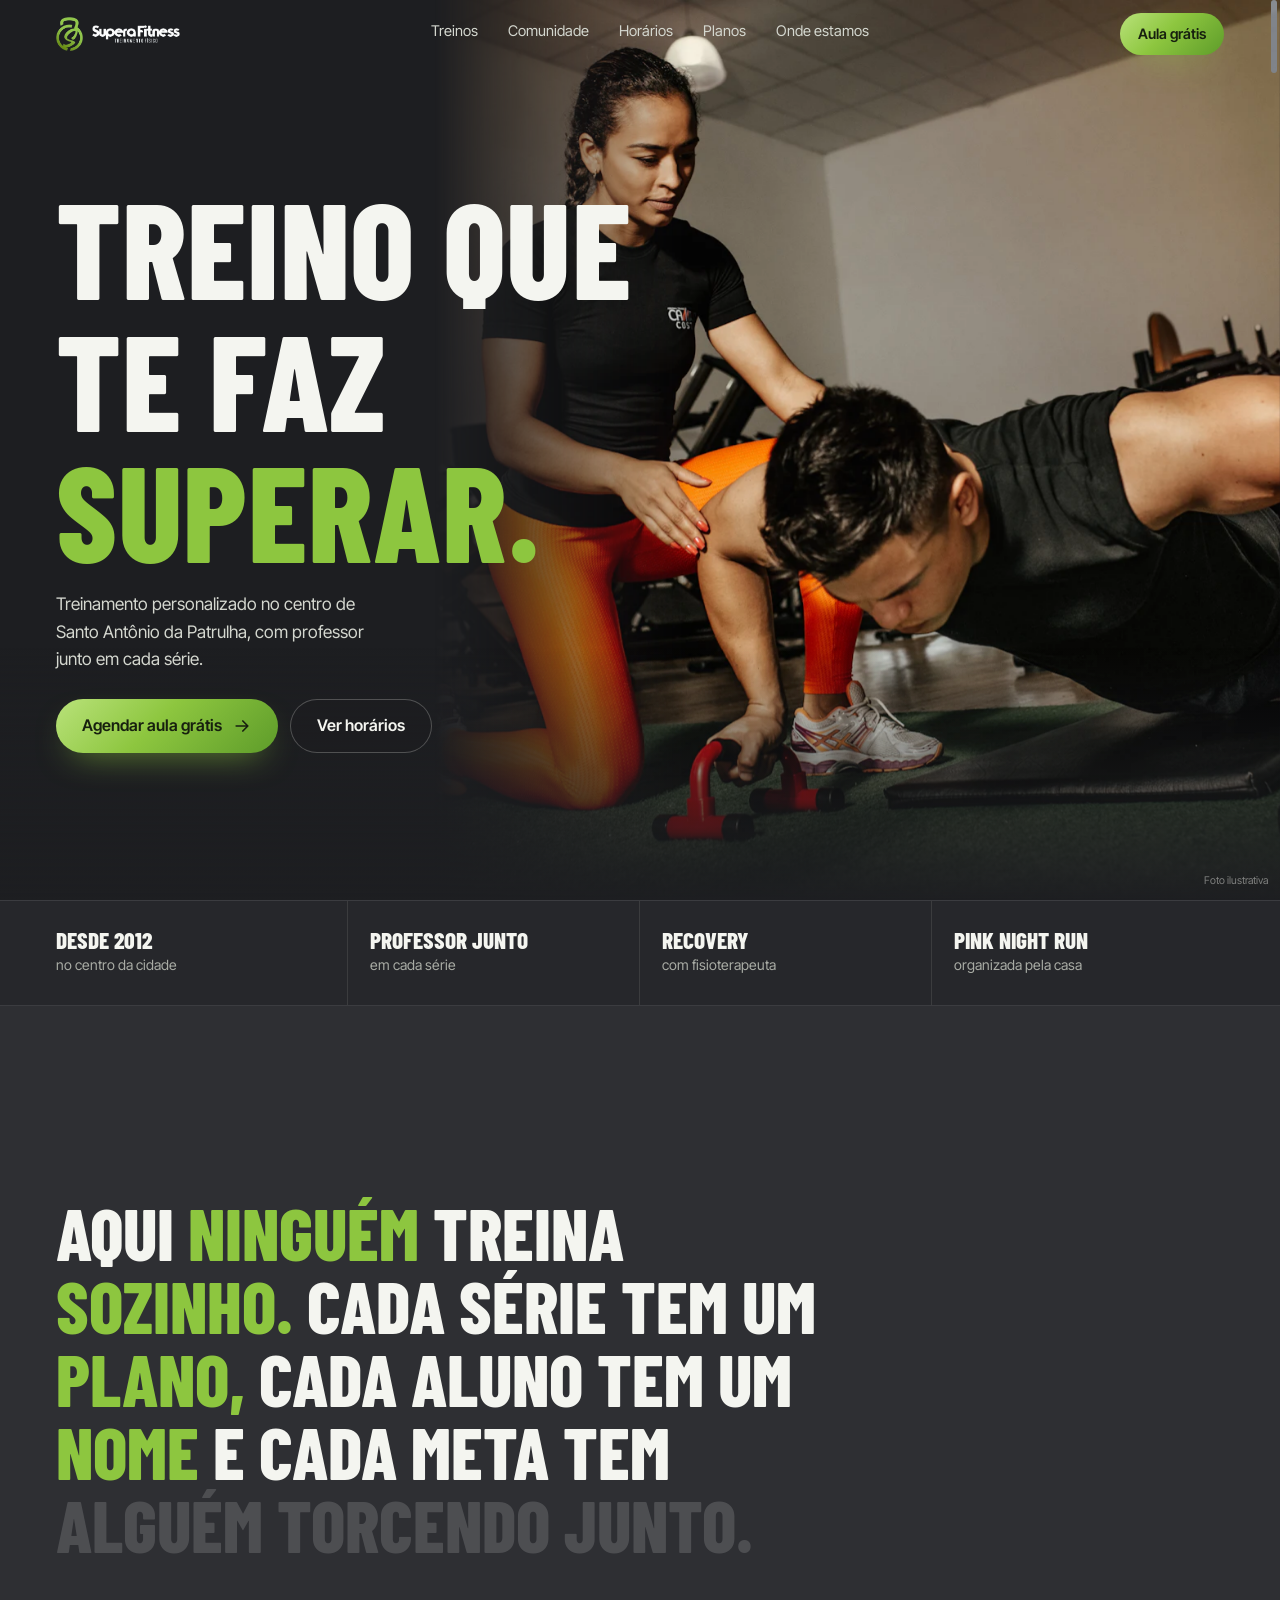
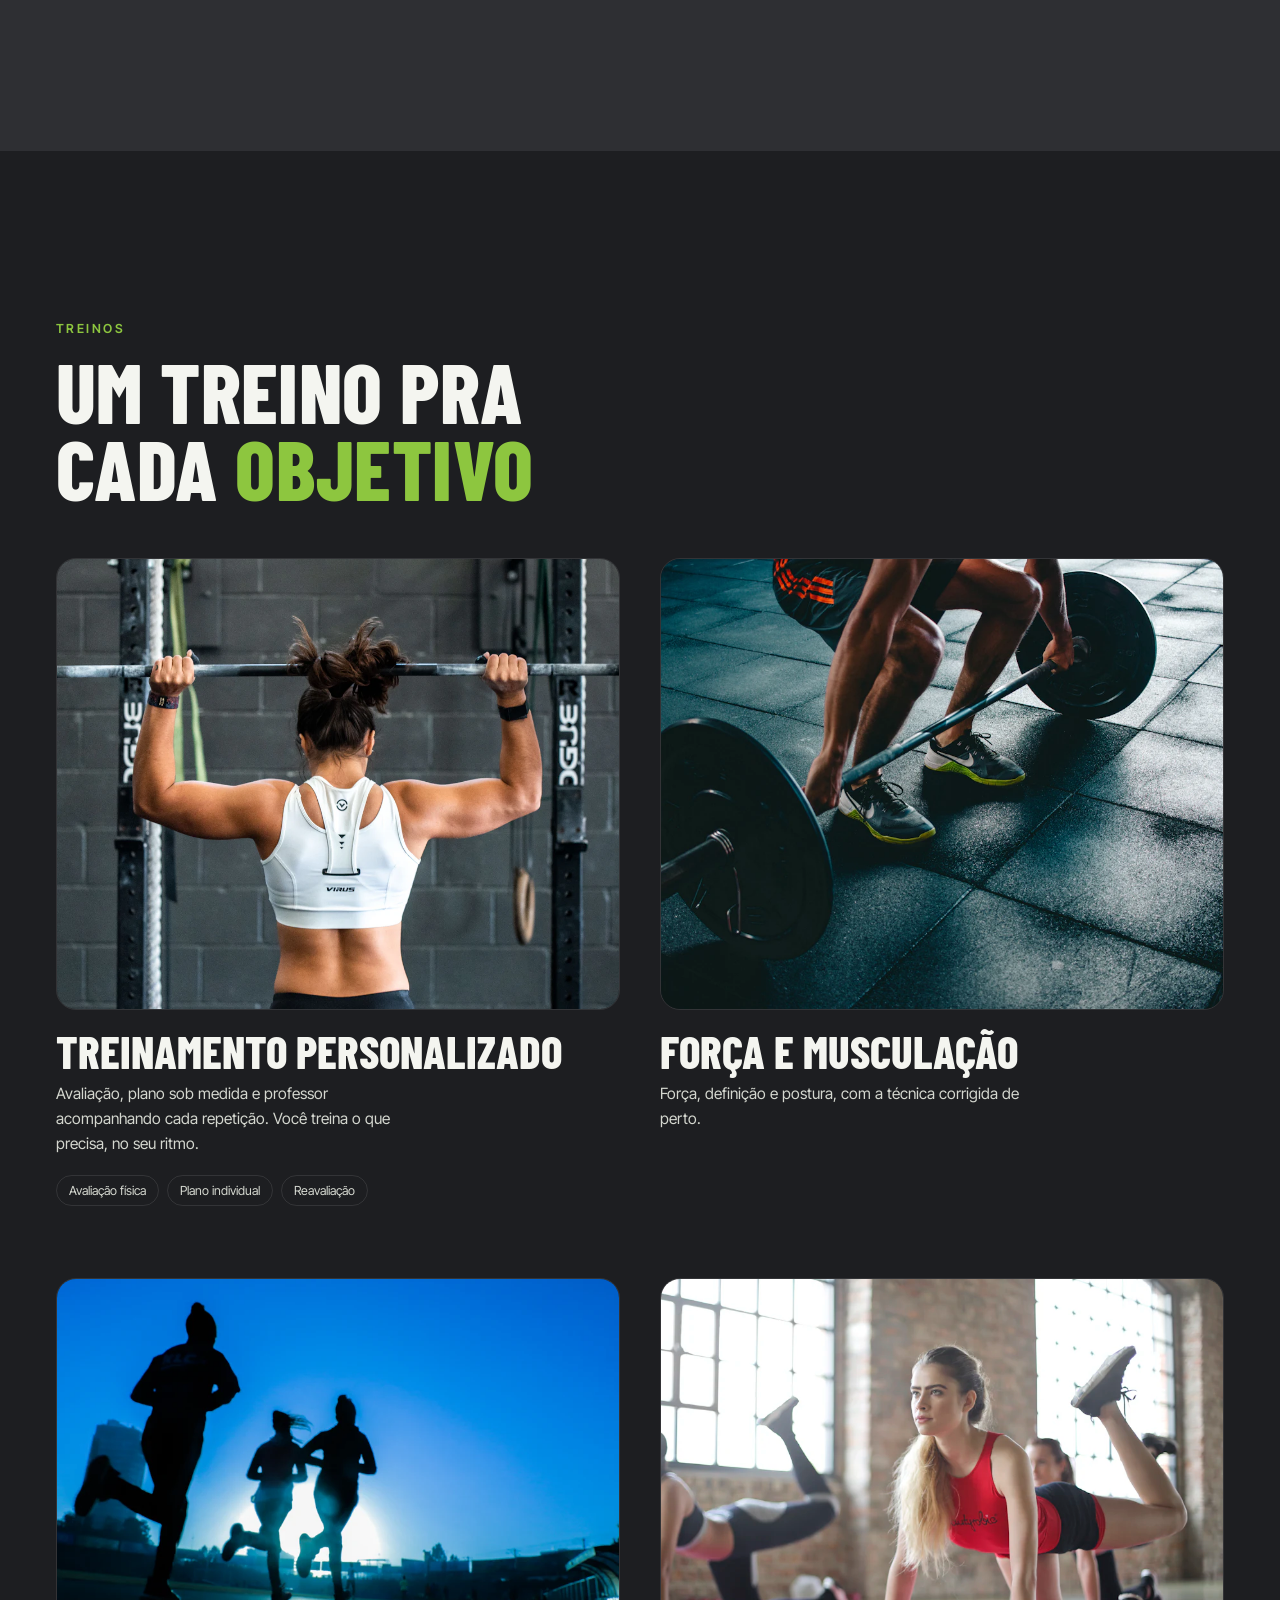
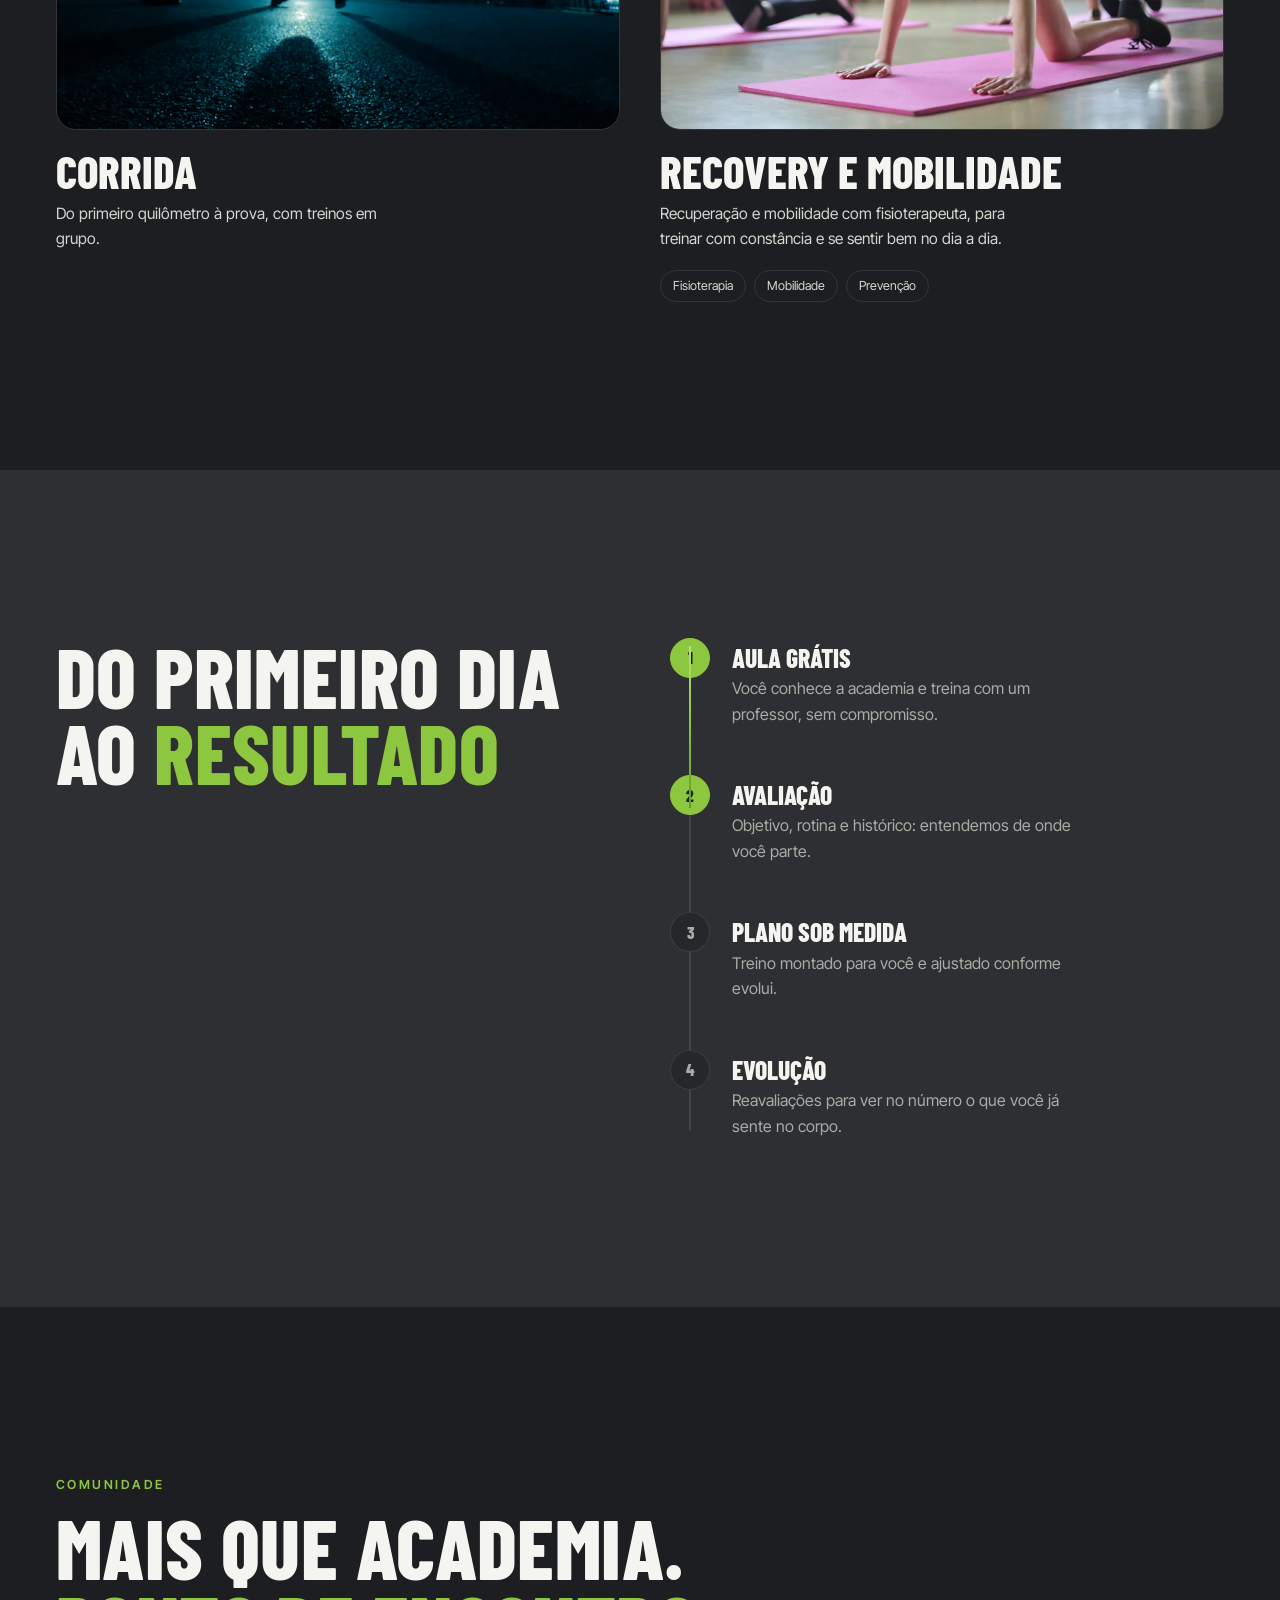
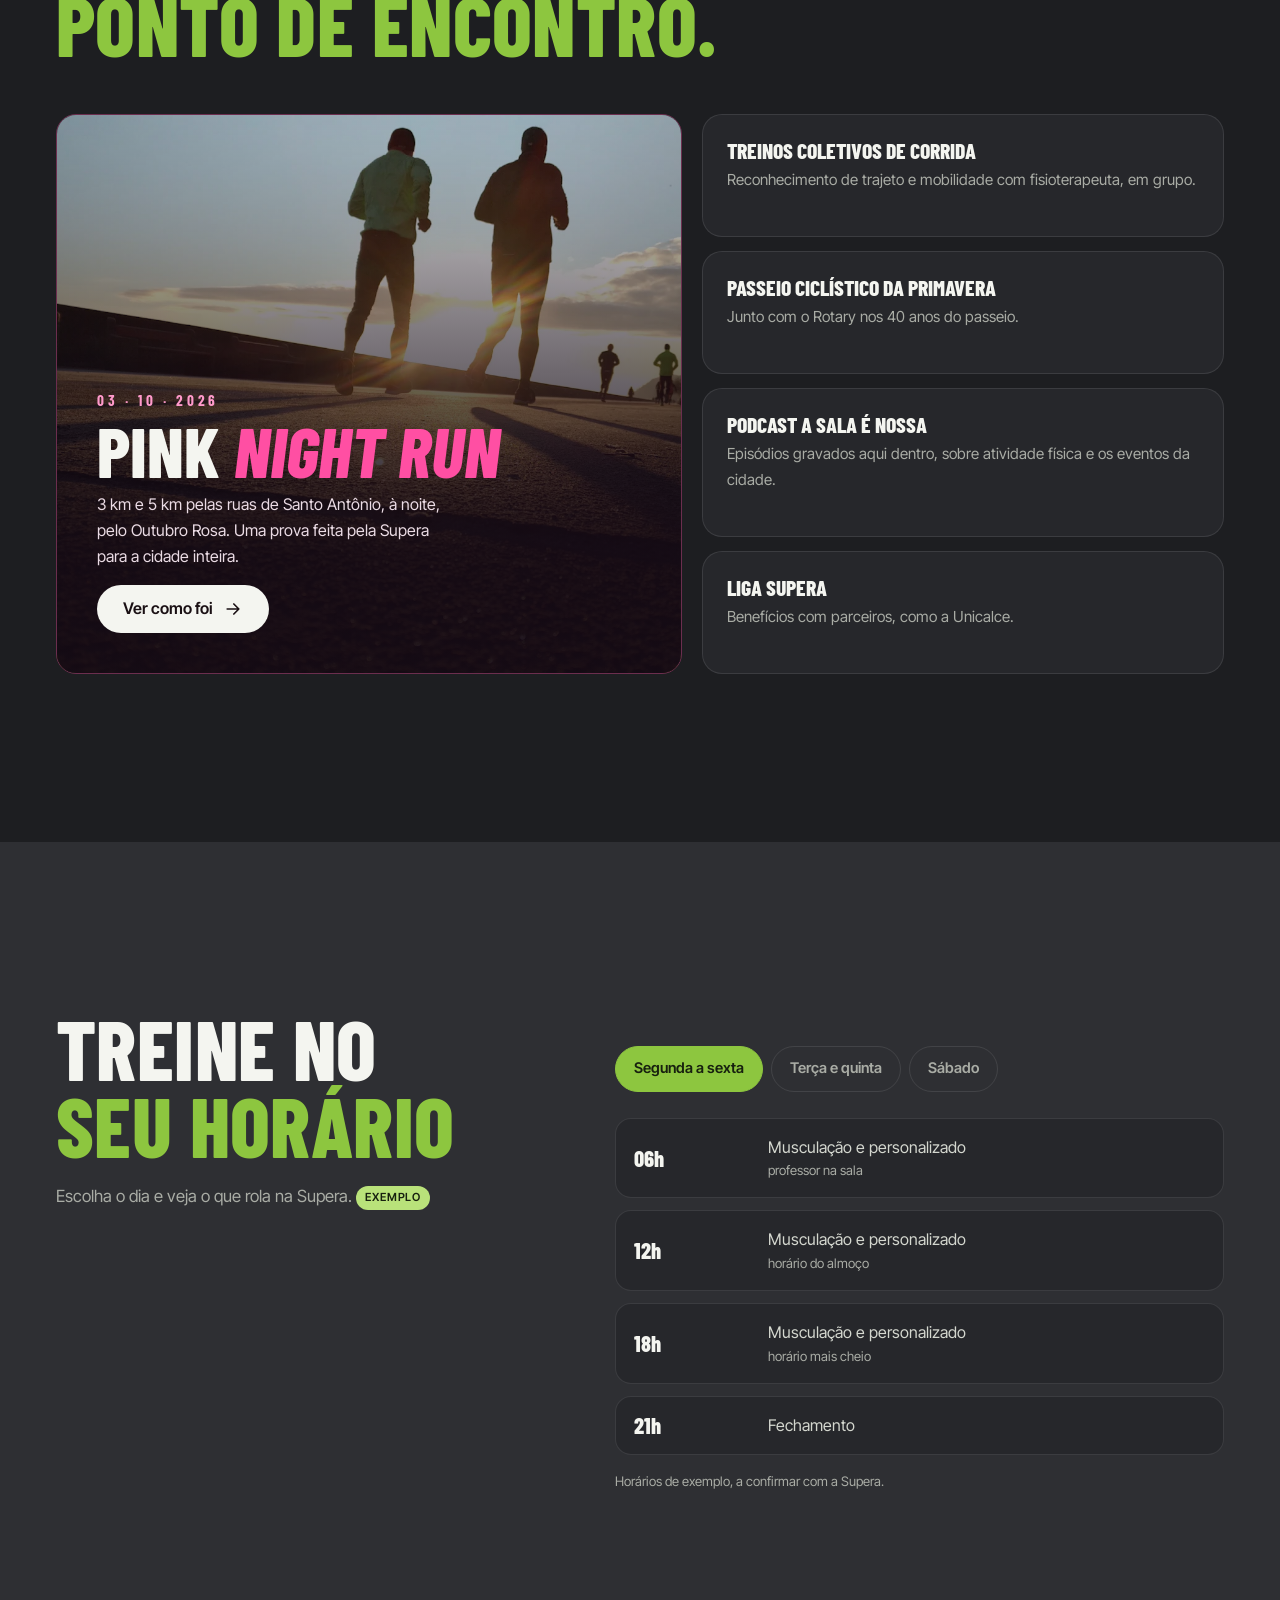
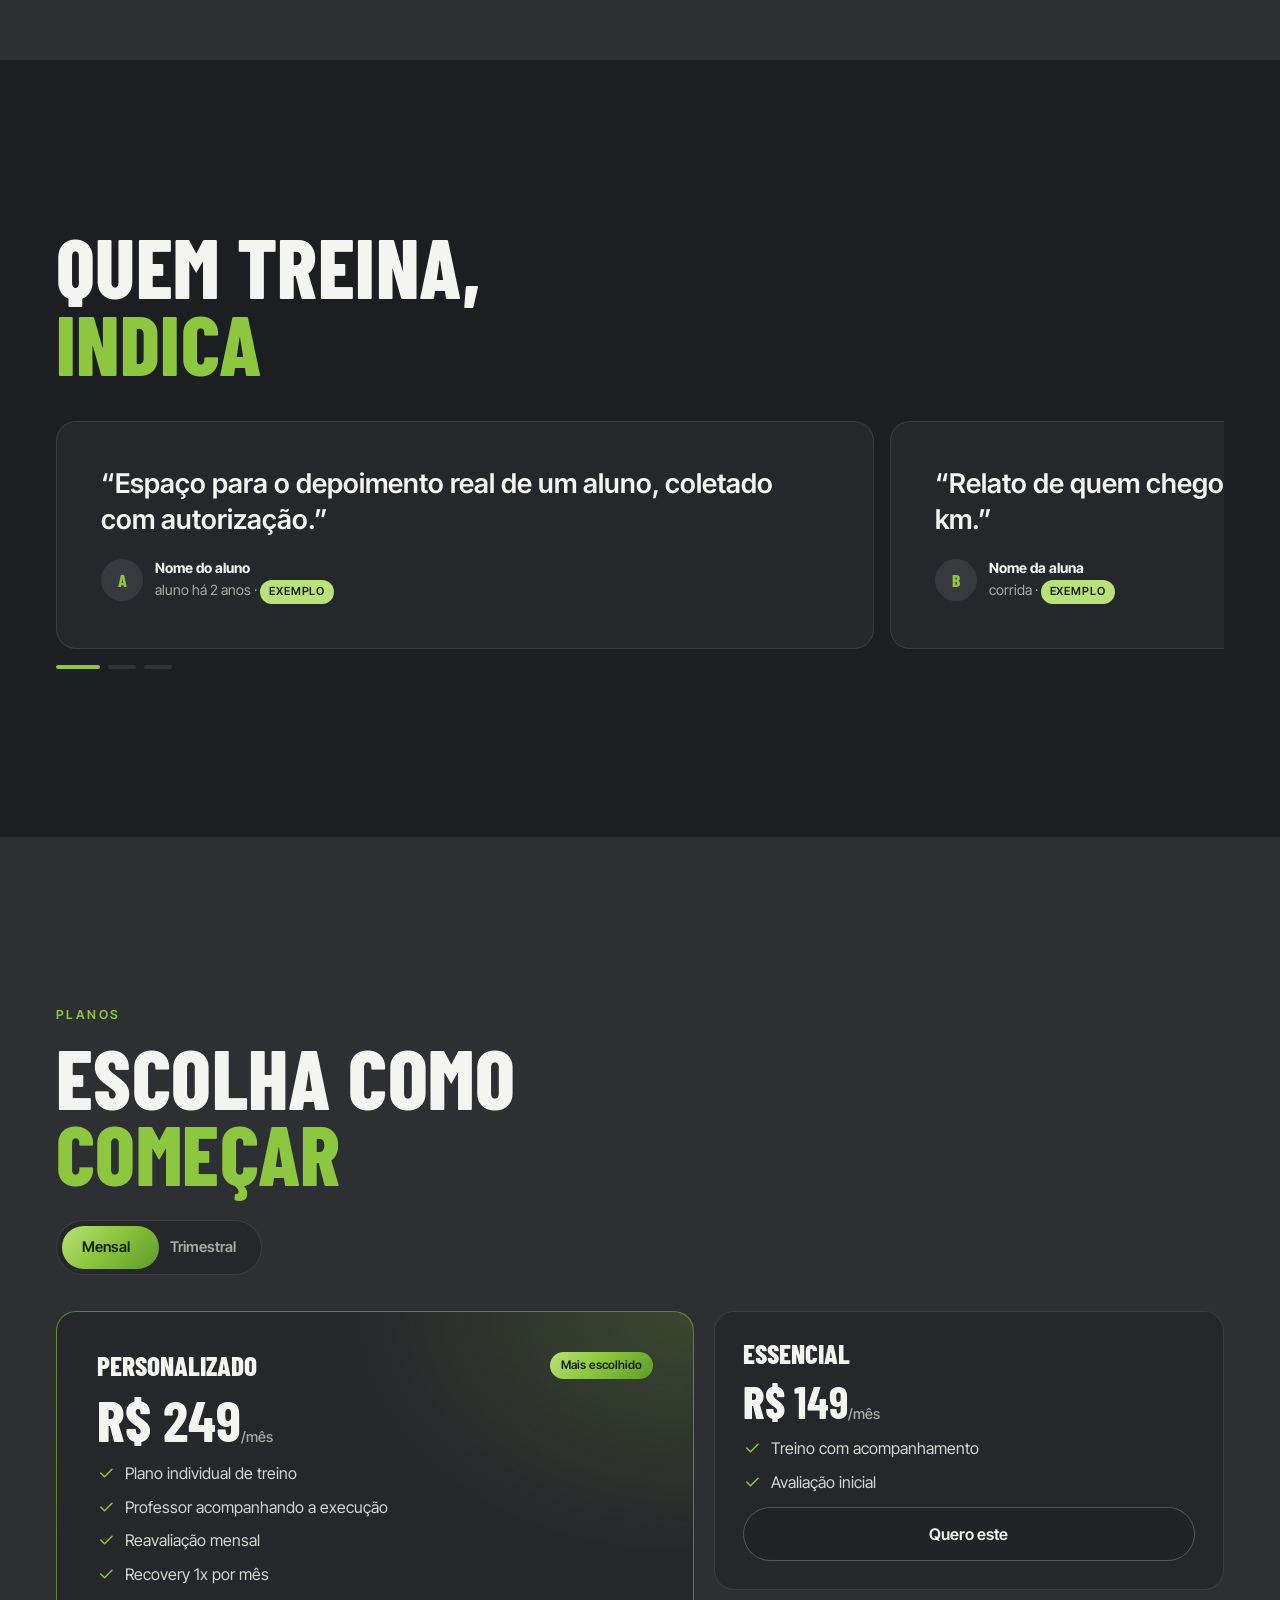
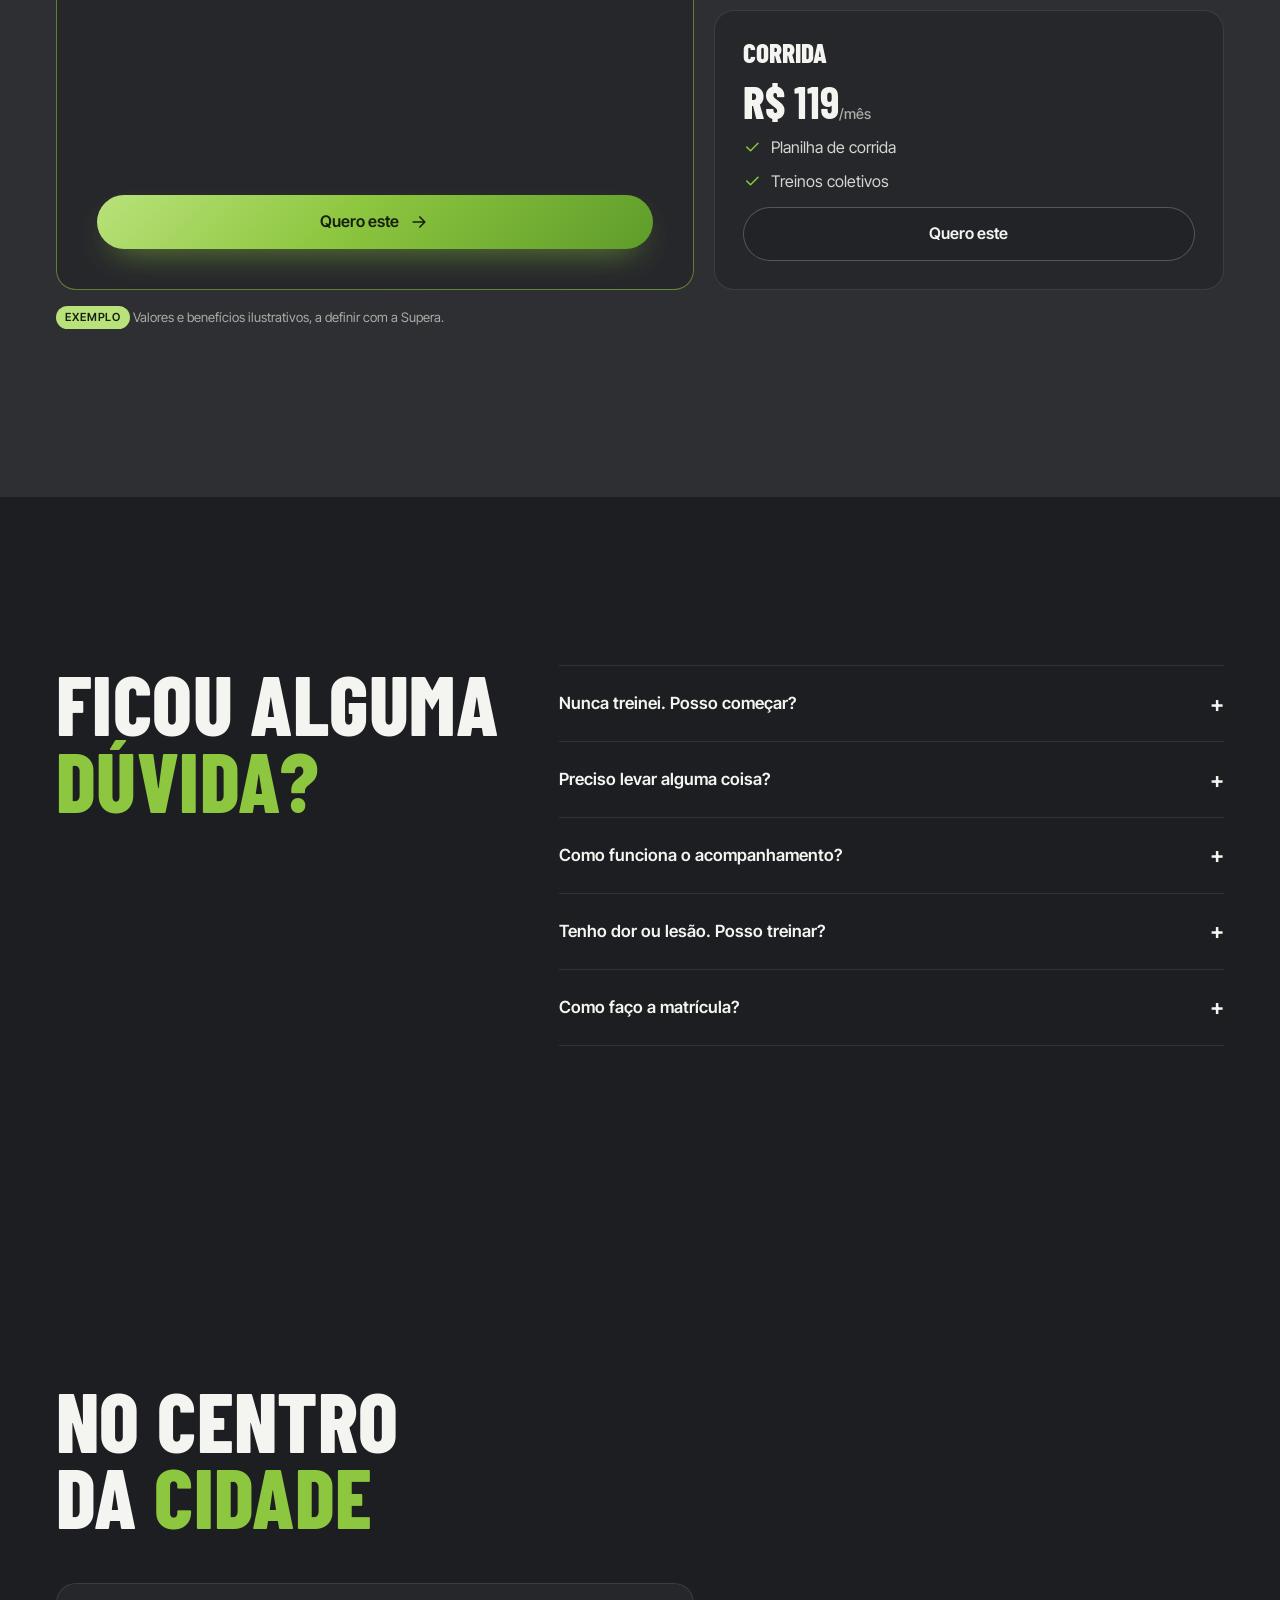
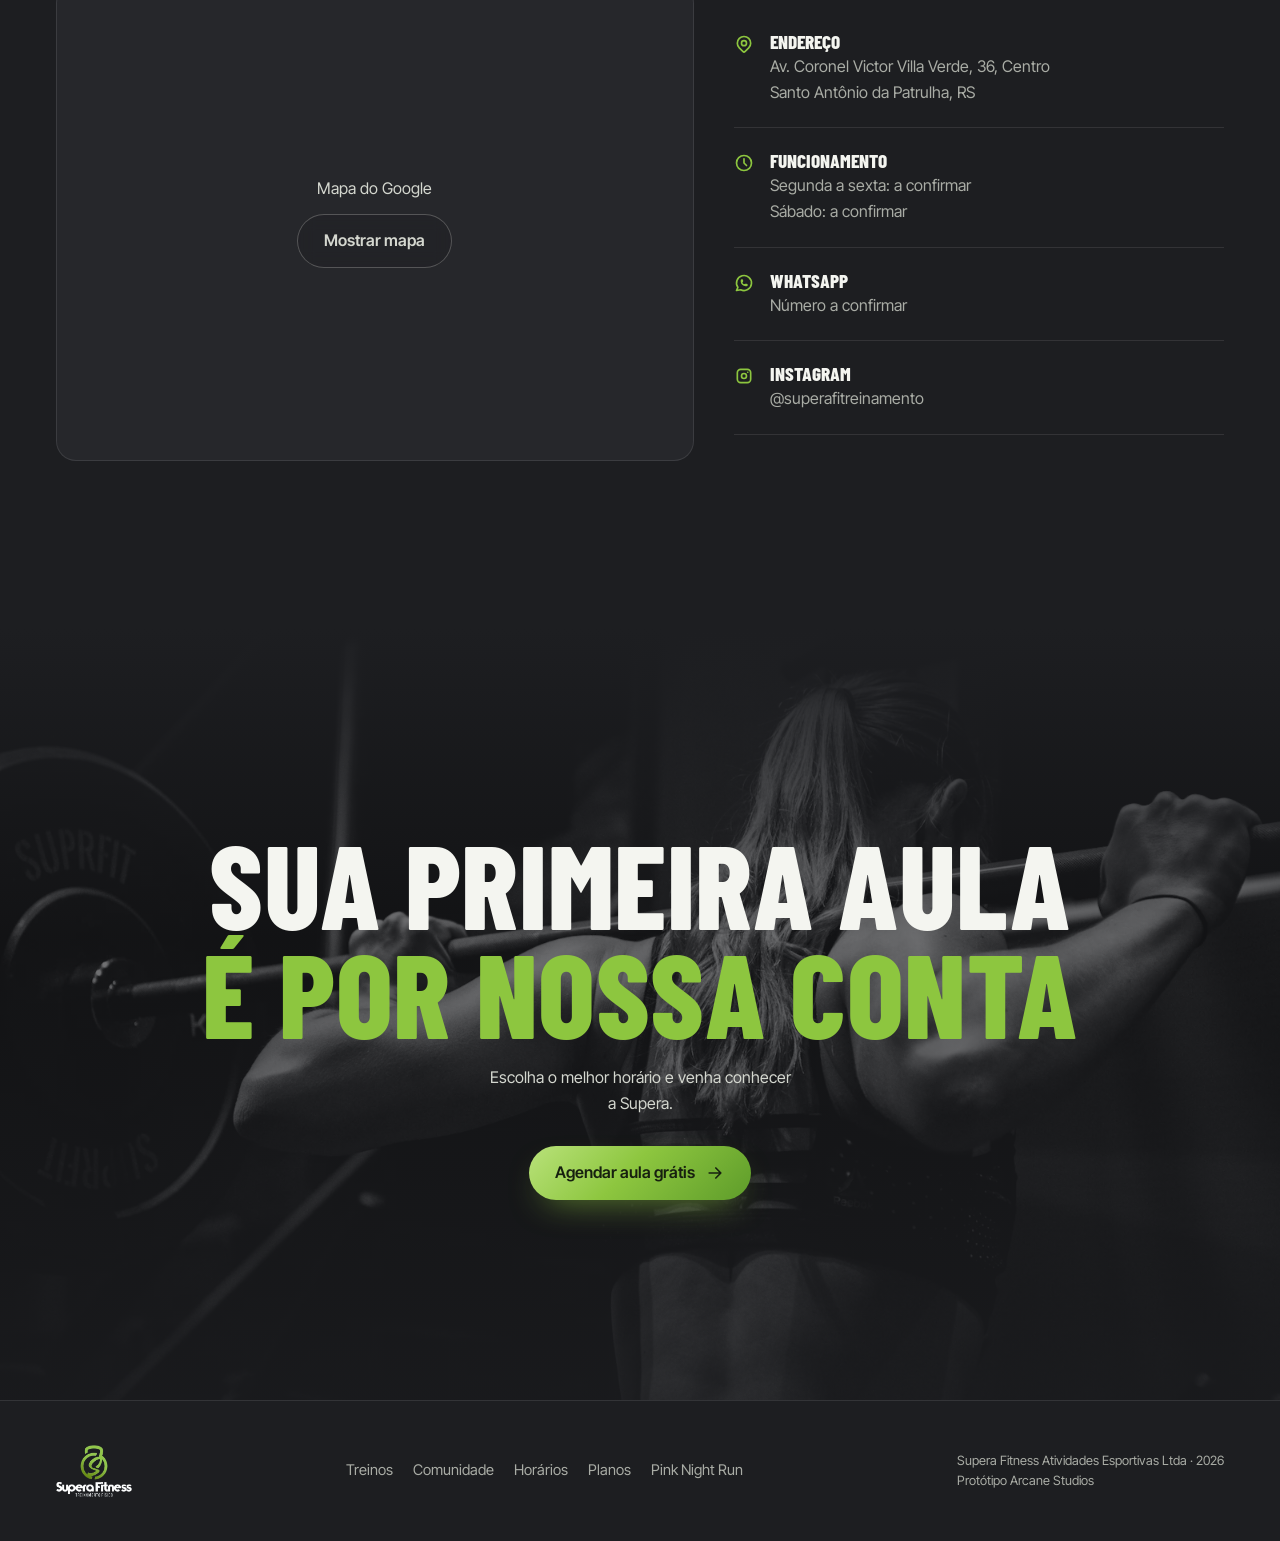
==== commit bb6d67aa: "Site da Supera com mais respiro: tira faixa e galeria, fotos fora do texto - Treinos: foto em cima e" ====
--- a/index.html
+++ b/index.html
@@ -12,9 +12,9 @@
 <link href="https://fonts.googleapis.com/css2?family=Barlow+Condensed:ital,wght@0,600;0,700;0,800;1,800&family=Inter+Tight:wght@400;500;600&display=swap" rel="stylesheet">
 <link rel="preload" as="image" href="img/heroi-cel.webp" media="(max-width:819px)">
 <link rel="preload" as="image" href="img/heroi-pc.webp" media="(min-width:820px)">
-<link rel="stylesheet" href="css/arcane-ui.css?v=20261006a">
-<link rel="stylesheet" href="css/arcane-motion.css?v=20261006a">
-<link rel="stylesheet" href="css/site.css?v=20261006a">
+<link rel="stylesheet" href="css/arcane-ui.css?v=20261006b">
+<link rel="stylesheet" href="css/arcane-motion.css?v=20261006b">
+<link rel="stylesheet" href="css/site.css?v=20261006b">
 </head>
 <body>
 <svg width="0" height="0" style="position:absolute" aria-hidden="true">
@@ -126,11 +126,6 @@
     </div>
   </section>
 
-  <div class="fita-wrap" aria-hidden="true"><div class="fita"><div class="fita__trilho">
-    <span>Força</span><span>Constância</span><span>Comunidade</span><span>Resultado</span><span>Superação</span>
-    <span>Força</span><span>Constância</span><span>Comunidade</span><span>Resultado</span><span>Superação</span>
-  </div></div></div>
-
   <section class="secao horarios" id="horarios">
     <div class="wrap">
       <div>
@@ -149,21 +144,7 @@
     </div>
   </section>
 
-  <section class="secao" id="estrutura">
-    <div class="wrap">
-      <h2 class="cond" data-reveal>Por dentro<br>da <span class="lima">Supera</span></h2>
-      <p class="lead" data-reveal>Espaço pensado para treinar com conforto. Arraste para ver.</p>
-      <div class="galeria" aria-label="Fotos da academia" tabindex="0">
-        <figure><img src="img/estrutura-1.webp" alt="Halteres organizados no suporte" loading="lazy" width="800" height="1000"><figcaption>Área de força</figcaption></figure>
-        <figure><img src="img/estrutura-3.webp" alt="Treino funcional com cordas" loading="lazy" width="800" height="1000"><figcaption>Funcional</figcaption></figure>
-        <figure><img src="img/estrutura-4.webp" alt="Remo ergométrico" loading="lazy" width="800" height="1000"><figcaption>Cardio</figcaption></figure>
-        <figure><img src="img/estrutura-2.webp" alt="Aluna treinando com barra" loading="lazy" width="800" height="1000"><figcaption>Equipe</figcaption></figure>
-      </div>
-      <p class="nota">Fotos ilustrativas. No site oficial entram fotos reais da academia.</p>
-    </div>
-  </section>
-
-  <section class="secao" id="alunos" style="padding-top:0">
+  <section class="secao" id="alunos">
     <div class="wrap">
       <h2 class="cond" data-reveal>Quem treina,<br><span class="lima">indica</span></h2>
       <div class="depo" id="depo">
@@ -202,7 +183,7 @@
     </div>
   </section>
 
-  <section class="secao" id="local" style="padding-top:0">
+  <section class="secao" id="local">
     <div class="wrap">
       <h2 class="cond" data-reveal>No centro<br>da <span class="lima">cidade</span></h2>
       <div class="local">
@@ -263,7 +244,7 @@
   </div>
 </div>
 
-<script src="js/arcane-ui.js?v=20261006a" defer></script>
-<script src="js/site.js?v=20261006a" defer></script>
+<script src="js/arcane-ui.js?v=20261006b" defer></script>
+<script src="js/site.js?v=20261006b" defer></script>
 </body>
 </html>
--- a/css/site.css
+++ b/css/site.css
@@ -21,7 +21,7 @@
 button{font:inherit;color:inherit;background:none;border:0;cursor:pointer}
 :focus-visible{outline:2px solid var(--lima);outline-offset:3px;border-radius:8px}
 .ico{width:20px;height:20px;flex:0 0 auto;fill:none;stroke:currentColor;stroke-width:2;stroke-linecap:round;stroke-linejoin:round}
-.wrap{width:100%;max-width:1240px;margin:0 auto;padding:0 18px}
+.wrap{width:100%;max-width:1240px;margin:0 auto;padding:0 22px}
 .cond{font-family:var(--cond);font-weight:800;text-transform:uppercase;line-height:.92;letter-spacing:.005em}
 .lima{color:var(--lima)}
 .sr{position:absolute;width:1px;height:1px;overflow:hidden;clip:rect(0 0 0 0);white-space:nowrap}
@@ -38,8 +38,8 @@
 /* rótulo pequeno acima do título (usado com parcimônia) */
 .sobre{display:block;font-size:.78rem;letter-spacing:.2em;text-transform:uppercase;color:var(--lima);font-weight:600;margin-bottom:14px}
 h2.cond{font-size:clamp(2.6rem,10.5vw,5.2rem)}
-.lead{color:var(--cinza);max-width:46ch;margin-top:16px;font-size:1.05rem}
-.secao{padding:clamp(76px,11vw,132px) 0;position:relative}
+.lead{color:var(--cinza);max-width:46ch;margin-top:20px;font-size:1.05rem}
+.secao{padding:clamp(96px,14vw,168px) 0;position:relative}
 .exemplo{display:inline-block;font-size:.7rem;font-weight:600;letter-spacing:.08em;text-transform:uppercase;color:#17200F;background:var(--lima-claro);padding:3px 9px;border-radius:999px;vertical-align:middle}
 
 /* topo */
@@ -73,45 +73,36 @@
 /* fatos reais logo abaixo do herói */
 .fatos{border-block:1px solid var(--linha);background:var(--carvao-2)}
 .fatos ul{list-style:none;padding-block:0;display:grid;grid-template-columns:1fr 1fr}
-.fatos li{padding:20px 6px 20px 0;display:flex;flex-direction:column;gap:2px;font-size:.88rem;color:var(--cinza)}
+.fatos li{padding:26px 6px 26px 0;display:flex;flex-direction:column;gap:2px;font-size:.88rem;color:var(--cinza)}
 .fatos li:nth-child(odd){border-right:1px solid var(--linha);padding-right:12px}
 .fatos li:nth-child(even){padding-left:16px}
 .fatos li:nth-child(n+3){border-top:1px solid var(--linha)}
 .fatos b{font:800 1.45rem/1 var(--cond);text-transform:uppercase;color:var(--branco)}
 
 /* manifesto: palavras acendem conforme a leitura */
-.manifesto{background:var(--carvao);padding:clamp(84px,13vw,150px) 0}
+.manifesto{background:var(--carvao);padding:clamp(110px,16vw,190px) 0}
 .manifesto p{font:800 clamp(2.1rem,8.4vw,4.6rem)/1.02 var(--cond);text-transform:uppercase;max-width:19ch}
 .pal{color:rgba(244,245,240,.16);transition:color .45s}
 .pal.on{color:var(--branco)}
 .pal.on.v{color:var(--lima)}
 
 /* treinos: bento com fotos */
-.bento{display:grid;gap:12px;margin-top:40px}
-.tile{position:relative;border-radius:var(--r);overflow:hidden;min-height:340px;display:flex;align-items:flex-end;isolation:isolate;border:1px solid var(--linha);background:var(--carvao-2)}
-.tile img{position:absolute;inset:0;z-index:-2;width:100%;height:100%;object-fit:cover;transition:transform 1.2s var(--ease)}
-.tile::before{content:"";position:absolute;inset:0;z-index:-1;background:linear-gradient(180deg,transparent 30%,rgba(20,21,23,.78) 58%,rgba(20,21,23,.96) 100%)}
-@media (hover:hover){.tile:hover img{transform:scale(1.05)}}
-.tile__txt{padding:22px;display:flex;flex-direction:column;gap:8px}
+.bento{display:grid;gap:44px;margin-top:52px}
+.tile{display:flex;flex-direction:column;gap:20px}
+.tile img{width:100%;height:auto;aspect-ratio:4/3;object-fit:cover;border-radius:var(--r);border:1px solid var(--linha)}
+.tile__txt{display:flex;flex-direction:column;gap:10px}
 .tile h3{font:800 clamp(1.9rem,7vw,2.8rem)/.95 var(--cond);text-transform:uppercase}
 .tile p{color:var(--suave);max-width:40ch;font-size:.97rem}
-.chips{display:flex;flex-wrap:wrap;gap:6px;margin-top:6px}
-.chips span{font-size:.76rem;border:1px solid rgba(244,245,240,.22);padding:4px 11px;border-radius:999px;color:var(--suave);background:rgba(29,30,33,.4)}
-
-/* marquee (só um na página) */
-.fita-wrap{overflow:hidden;padding:34px 0}
-.fita{background:var(--grad);overflow:hidden;padding:16px 0;transform:rotate(-2deg) scale(1.05)}
-.fita__trilho{display:flex;gap:30px;width:max-content;animation:corre 28s linear infinite}
-.fita span{font:800 clamp(1.7rem,6vw,2.6rem)/1 var(--cond);text-transform:uppercase;color:#17200F;white-space:nowrap;display:flex;align-items:center;gap:30px}
-.fita span::after{content:"";width:12px;height:12px;border-radius:50%;background:#17200F}
-@keyframes corre{to{transform:translateX(-50%)}}
+.chips{display:flex;flex-wrap:wrap;gap:8px;margin-top:8px}
+.chips span{font-size:.78rem;border:1px solid var(--linha);padding:5px 12px;border-radius:999px;color:var(--suave)}
+
 
 /* método: linha do tempo */
 .metodo{background:var(--carvao)}
-.linha-tempo{list-style:none;padding:0;margin-top:46px;display:grid;gap:0;position:relative}
+.linha-tempo{list-style:none;padding:0;margin-top:56px;display:grid;gap:0;position:relative}
 .linha-tempo::before{content:"";position:absolute;left:19px;top:8px;bottom:8px;width:2px;background:var(--linha)}
 .linha-tempo::after{content:"";position:absolute;left:19px;top:8px;width:2px;height:calc((100% - 16px) * var(--prog,0));background:var(--grad);transition:height .2s linear}
-.passo{position:relative;padding:0 0 34px 60px}
+.passo{position:relative;padding:0 0 48px 62px}
 .passo:last-child{padding-bottom:0}
 .passo i{position:absolute;left:0;top:0;width:40px;height:40px;border-radius:50%;display:grid;place-items:center;background:var(--carvao-2);border:1px solid var(--linha);font:800 1.05rem/1 var(--cond);font-style:normal;color:var(--cinza);transition:background .5s,color .5s,border-color .5s}
 .passo.on i{background:var(--lima);color:#17200F;border-color:var(--lima)}
@@ -119,7 +110,7 @@
 .passo p{color:var(--cinza);margin-top:4px;max-width:38ch}
 
 /* comunidade */
-.comunidade{display:grid;gap:14px;margin-top:40px}
+.comunidade{display:grid;gap:20px;margin-top:52px}
 .evento{position:relative;border-radius:var(--r);overflow:hidden;min-height:420px;display:flex;align-items:flex-end;isolation:isolate;border:1px solid rgba(255,79,163,.35)}
 .evento img{position:absolute;inset:0;z-index:-2;width:100%;height:100%;object-fit:cover}
 .evento::before{content:"";position:absolute;inset:0;z-index:-1;background:linear-gradient(180deg,rgba(20,10,20,.15),rgba(20,10,20,.94) 78%)}
@@ -129,33 +120,27 @@
 .evento h3 em{font-style:italic;color:var(--rosa);padding-right:.06em}
 .evento p{color:#EBDCE5;max-width:40ch}
 .evento .btn{min-height:48px;margin-top:6px;background:var(--branco);color:#1A1014}
-.acontece{list-style:none;padding:0;display:grid;gap:10px}
-.acontece li{border:1px solid var(--linha);border-radius:var(--r);padding:20px 22px;background:var(--carvao-2)}
+.acontece{list-style:none;padding:0;display:grid;gap:14px}
+.acontece li{border:1px solid var(--linha);border-radius:var(--r);padding:24px;background:var(--carvao-2)}
 .acontece b{display:block;font:800 1.35rem/1.1 var(--cond);text-transform:uppercase;margin-bottom:4px}
 .acontece span{color:var(--cinza);font-size:.95rem}
 
 /* horários */
 .horarios{background:var(--carvao)}
-.abas{display:flex;gap:6px;margin-top:30px;overflow-x:auto;scrollbar-width:none;padding-bottom:4px}
+.abas{display:flex;gap:8px;margin-top:36px;overflow-x:auto;scrollbar-width:none;padding-bottom:4px}
 .abas::-webkit-scrollbar{display:none}
 .abas button{flex:0 0 auto;padding:10px 18px;border-radius:999px;border:1px solid var(--linha);font-weight:600;font-size:.92rem;color:var(--cinza);transition:background .3s,color .3s,border-color .3s}
 .abas button[aria-selected="true"]{background:var(--lima);border-color:var(--lima);color:#17200F}
-.grade-h{list-style:none;padding:0;margin-top:18px;display:grid;gap:8px}
+.grade-h{list-style:none;padding:0;margin-top:22px;display:grid;gap:12px}
 .grade-h li{display:grid;grid-template-columns:96px 1fr;align-items:center;gap:14px;padding:16px 18px;border-radius:16px;background:var(--carvao-2);border:1px solid var(--linha)}
 .grade-h time{font:800 1.4rem/1 var(--cond)}
 .grade-h span{color:var(--suave)}
 .grade-h small{display:block;color:var(--cinza);font-size:.82rem}
 .nota{font-size:.82rem;color:var(--cinza);margin-top:16px}
 
-/* galeria arrastável */
-.galeria{display:flex;gap:12px;overflow-x:auto;scroll-snap-type:x mandatory;padding:4px 18px 18px;margin:36px -18px 0;scrollbar-width:none}
-.galeria::-webkit-scrollbar{display:none}
-.galeria figure{position:relative;flex:0 0 74%;aspect-ratio:4/5;border-radius:var(--r);overflow:hidden;scroll-snap-align:center;border:1px solid var(--linha);background:var(--carvao-2)}
-.galeria img{width:100%;height:100%;object-fit:cover}
-.galeria figcaption{position:absolute;left:14px;bottom:14px;font:700 1.3rem/1 var(--cond);text-transform:uppercase;text-shadow:0 2px 14px rgba(0,0,0,.6)}
 
 /* depoimentos: um por vez */
-.depo{display:flex;gap:12px;overflow-x:auto;scroll-snap-type:x mandatory;margin:36px -18px 0;padding:0 18px 6px;scrollbar-width:none}
+.depo{display:flex;gap:16px;overflow-x:auto;scroll-snap-type:x mandatory;margin:48px -22px 0;padding:0 22px 6px;scrollbar-width:none}
 .depo::-webkit-scrollbar{display:none}
 .depo figure{flex:0 0 88%;scroll-snap-align:center;border:1px solid var(--linha);border-radius:var(--r);padding:28px 24px;background:var(--carvao-2);display:flex;flex-direction:column;gap:20px}
 .depo blockquote{font:600 clamp(1.25rem,4.6vw,1.7rem)/1.3 var(--txt)}
@@ -172,8 +157,8 @@
 .alterna button[aria-pressed="true"]{color:#17200F}
 .alterna i{position:absolute;top:5px;bottom:5px;left:5px;width:calc(50% - 5px);border-radius:999px;background:var(--grad);transition:transform .45s var(--ease)}
 .alterna.tri i{transform:translateX(100%)}
-.planos{display:grid;gap:12px;margin-top:26px}
-.plano{border:1px solid var(--linha);border-radius:var(--r);padding:24px;background:var(--carvao-2);display:flex;flex-direction:column;gap:12px}
+.planos{display:grid;gap:20px;margin-top:36px}
+.plano{border:1px solid var(--linha);border-radius:var(--r);padding:28px;background:var(--carvao-2);display:flex;flex-direction:column;gap:12px}
 .plano h3{font:800 1.7rem/1 var(--cond);text-transform:uppercase}
 .plano__topo{display:flex;align-items:center;justify-content:space-between;gap:10px}
 .preco{font:800 2.8rem/1 var(--cond)}
@@ -182,26 +167,26 @@
 .plano li{display:flex;gap:10px}
 .plano li .ico{width:18px;height:18px;color:var(--lima);margin-top:3px}
 .plano .btn{margin-top:auto}
-.plano--top{border-color:rgba(141,198,63,.55);background:radial-gradient(90% 70% at 100% 0%,rgba(141,198,63,.2),transparent 60%),var(--carvao-2);padding:28px}
+.plano--top{border-color:rgba(141,198,63,.55);background:radial-gradient(90% 70% at 100% 0%,rgba(141,198,63,.2),transparent 60%),var(--carvao-2);padding:32px 28px}
 .plano--top .preco{font-size:3.6rem}
 .plano--top .selo{font-size:.74rem;font-weight:600;background:var(--grad);color:#17200F;padding:4px 11px;border-radius:999px}
 
 /* perguntas */
-.faq{margin-top:34px;border-top:1px solid var(--linha)}
+.faq{margin-top:44px;border-top:1px solid var(--linha)}
 .faq details{border-bottom:1px solid var(--linha)}
-.faq summary{list-style:none;cursor:pointer;display:flex;justify-content:space-between;align-items:center;gap:16px;padding:20px 0;font-weight:600;font-size:1.05rem}
+.faq summary{list-style:none;cursor:pointer;display:flex;justify-content:space-between;align-items:center;gap:16px;padding:24px 0;font-weight:600;font-size:1.05rem}
 .faq summary::-webkit-details-marker{display:none}
 .faq summary .ico{transition:transform .35s var(--ease);color:var(--lima)}
 .faq details[open] summary .ico{transform:rotate(45deg)}
 .faq details p{color:var(--cinza);padding:0 0 22px;max-width:60ch}
 
 /* local */
-.local{display:grid;gap:18px;margin-top:38px}
+.local{display:grid;gap:28px;margin-top:48px}
 .mapa{border-radius:var(--r);overflow:hidden;border:1px solid var(--linha);aspect-ratio:4/3;background:var(--carvao-2);position:relative}
 .mapa iframe{position:absolute;inset:0;width:100%;height:100%;border:0;filter:grayscale(.35) contrast(1.05)}
 .mapa__abrir{display:grid;place-items:center;position:absolute;inset:0;text-align:center;gap:12px;padding:20px;color:var(--suave)}
 .info{list-style:none;padding:0;display:grid}
-.info li{display:flex;gap:14px;padding:18px 0;border-bottom:1px solid var(--linha)}
+.info li{display:flex;gap:16px;padding:22px 0;border-bottom:1px solid var(--linha)}
 .info .ico{color:var(--lima);margin-top:3px}
 .info b{display:block;font:800 1.2rem/1.1 var(--cond);text-transform:uppercase;margin-bottom:2px}
 .info span,.info a{color:var(--cinza)}
@@ -259,18 +244,12 @@
   .heroi__foto img{object-position:55% 25%}
   .heroi::before{background:linear-gradient(180deg,transparent 72%,var(--carvao-3))}
   .manifesto p{max-width:24ch;font-size:clamp(3rem,5.6vw,5.4rem)}
-  .tile--d img{object-position:50% 30%}
   .fatos ul{grid-template-columns:repeat(4,1fr)}
   .fatos li{border:0!important;padding:28px 22px!important;border-right:1px solid var(--linha)!important}
   .fatos li:first-child{padding-left:0!important}
   .fatos li:last-child{border-right:0!important}
-  .bento{grid-template-columns:repeat(6,1fr);grid-auto-rows:300px}
-  .tile{min-height:0}
-  .tile--a{grid-column:span 3;grid-row:span 2}
-  .tile--b{grid-column:span 3}
-  .tile--c{grid-column:span 3}
-  .tile--d{grid-column:span 6}
-  .tile__txt{padding:30px}
+  .bento{grid-template-columns:repeat(2,1fr);gap:72px 40px}
+  .tile img{aspect-ratio:5/4}
   .metodo .wrap{display:grid;grid-template-columns:1fr 1fr;gap:60px;align-items:start}
   .metodo .linha-tempo{margin-top:0}
   .metodo h2{position:sticky;top:120px}
@@ -279,8 +258,6 @@
   .evento__txt{padding:40px}
   .horarios .wrap{display:grid;grid-template-columns:.9fr 1.1fr;gap:60px}
   .grade-h li{grid-template-columns:120px 1fr}
-  .galeria{margin:40px 0 0;padding:4px 0 18px}
-  .galeria figure{flex-basis:calc(25% - 9px)}
   .depo{margin:40px 0 0;padding:0}
   .depo figure{flex-basis:70%;padding:44px}
   .planos{grid-template-columns:1.25fr 1fr;grid-template-rows:auto auto}
@@ -295,14 +272,6 @@
   .modal{place-items:center}
   .modal__caixa{border-radius:24px;padding:34px}
 }
-@media (min-width:1100px){
-  .bento{grid-template-columns:repeat(12,1fr)}
-  .tile--a{grid-column:span 7;grid-row:span 2}
-  .tile--b{grid-column:span 5}
-  .tile--c{grid-column:span 5}
-  .tile--d{grid-column:span 12}
-  .tile--d .tile__txt{max-width:60%}
-}
 @media (prefers-reduced-motion:reduce){
   *,*::before,*::after{animation:none!important;transition:none!important}
   html{scroll-behavior:auto}
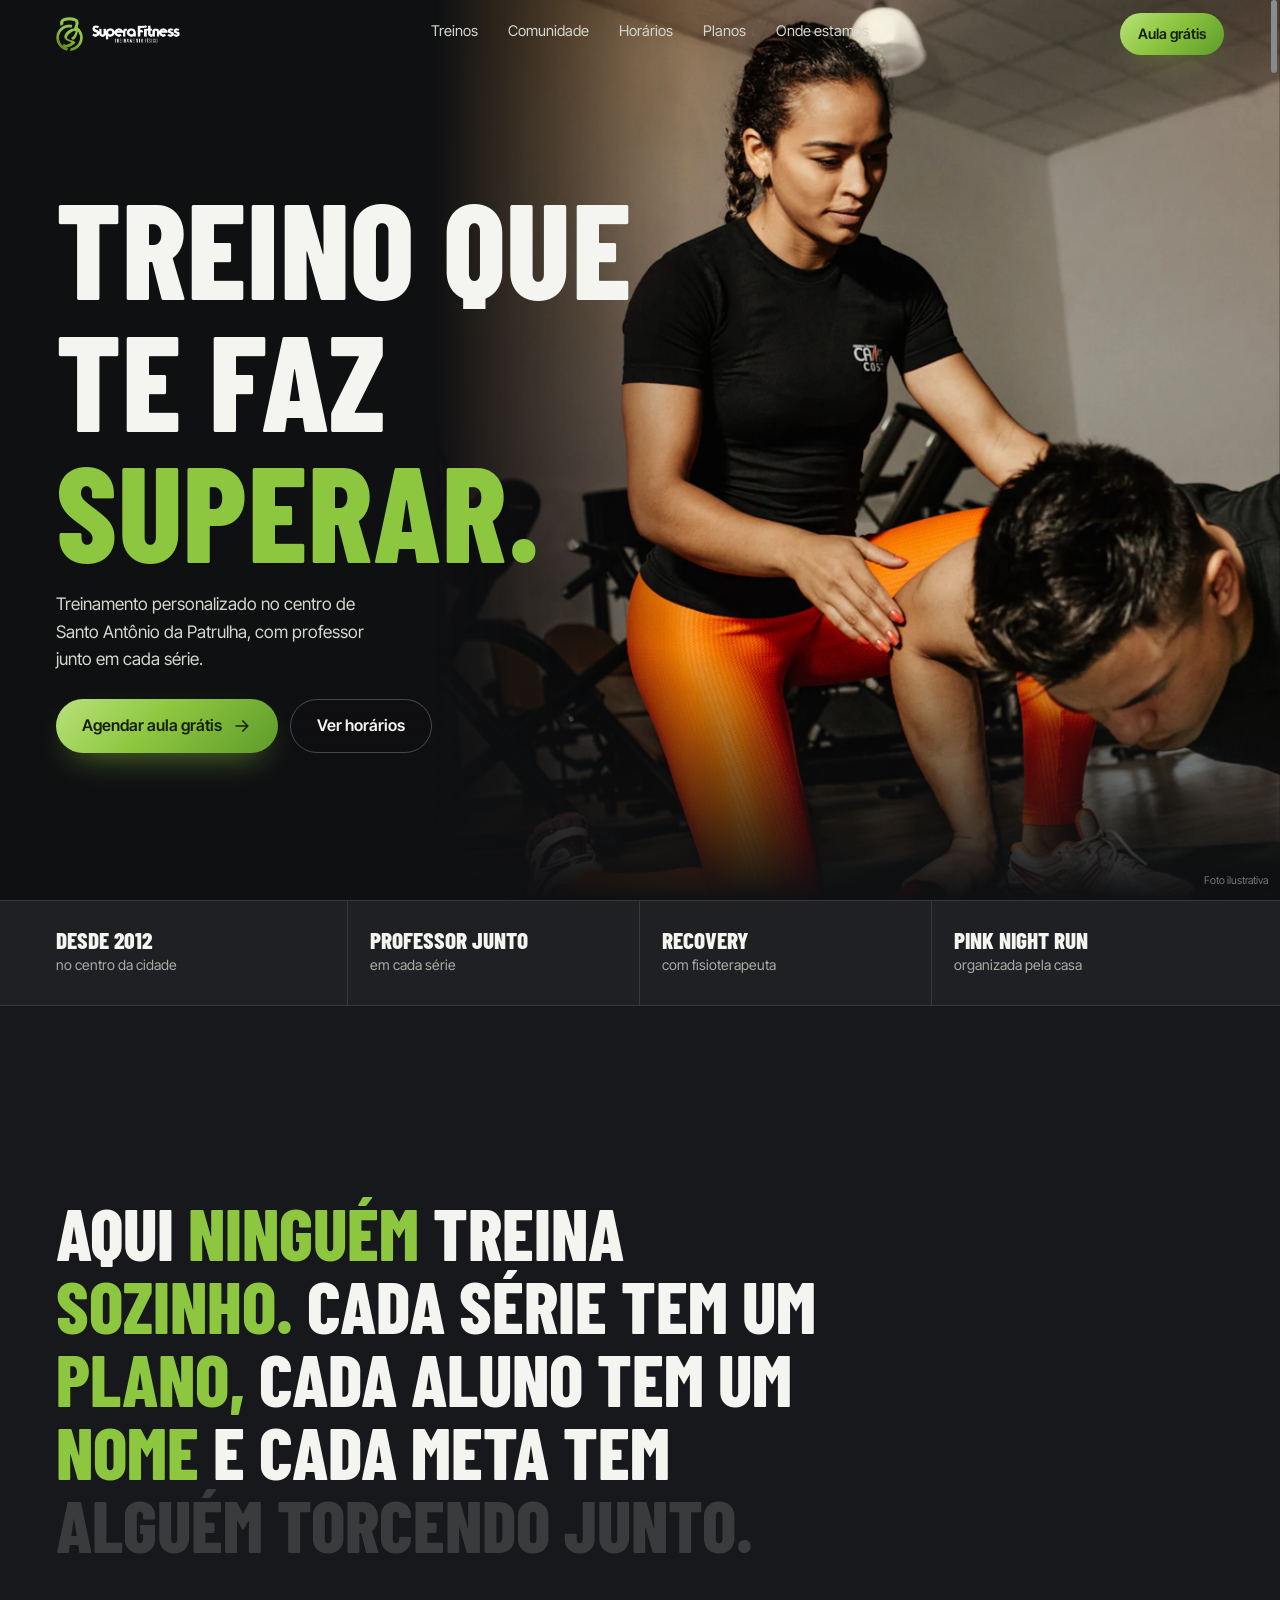
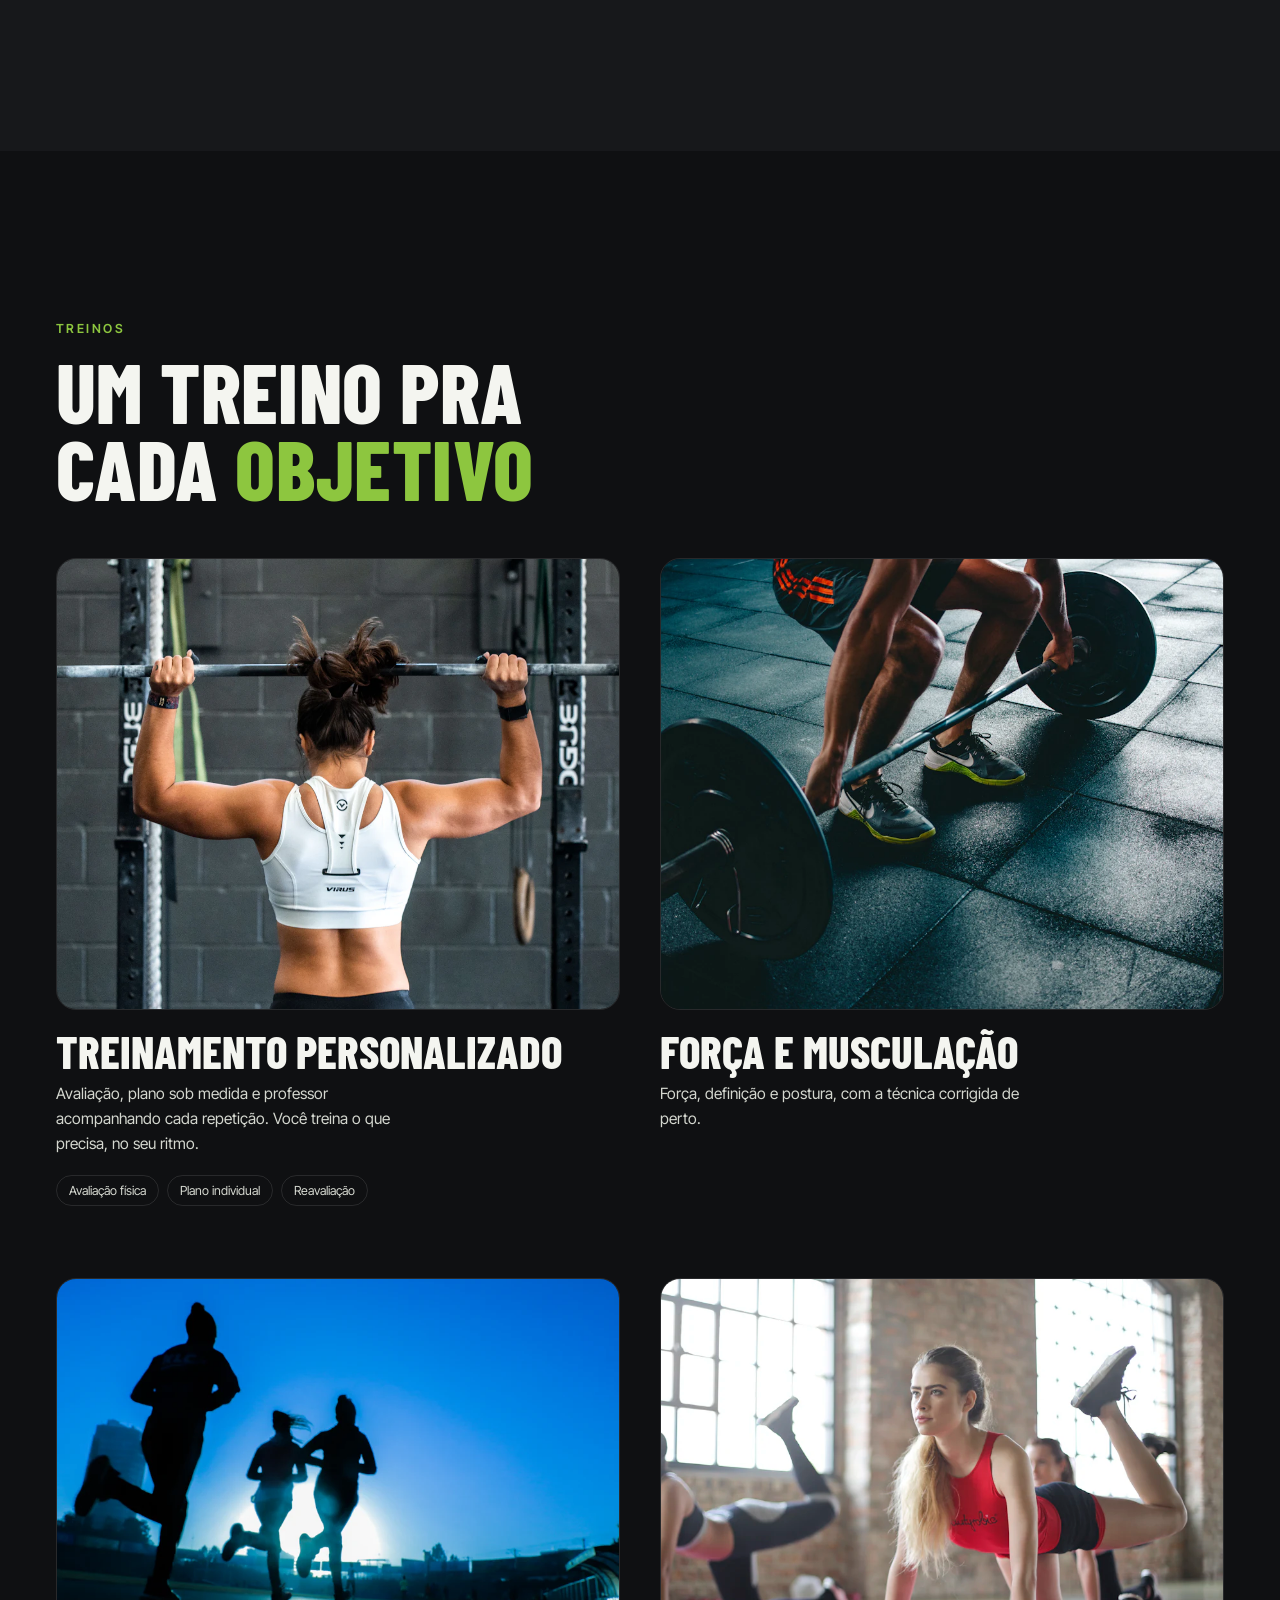
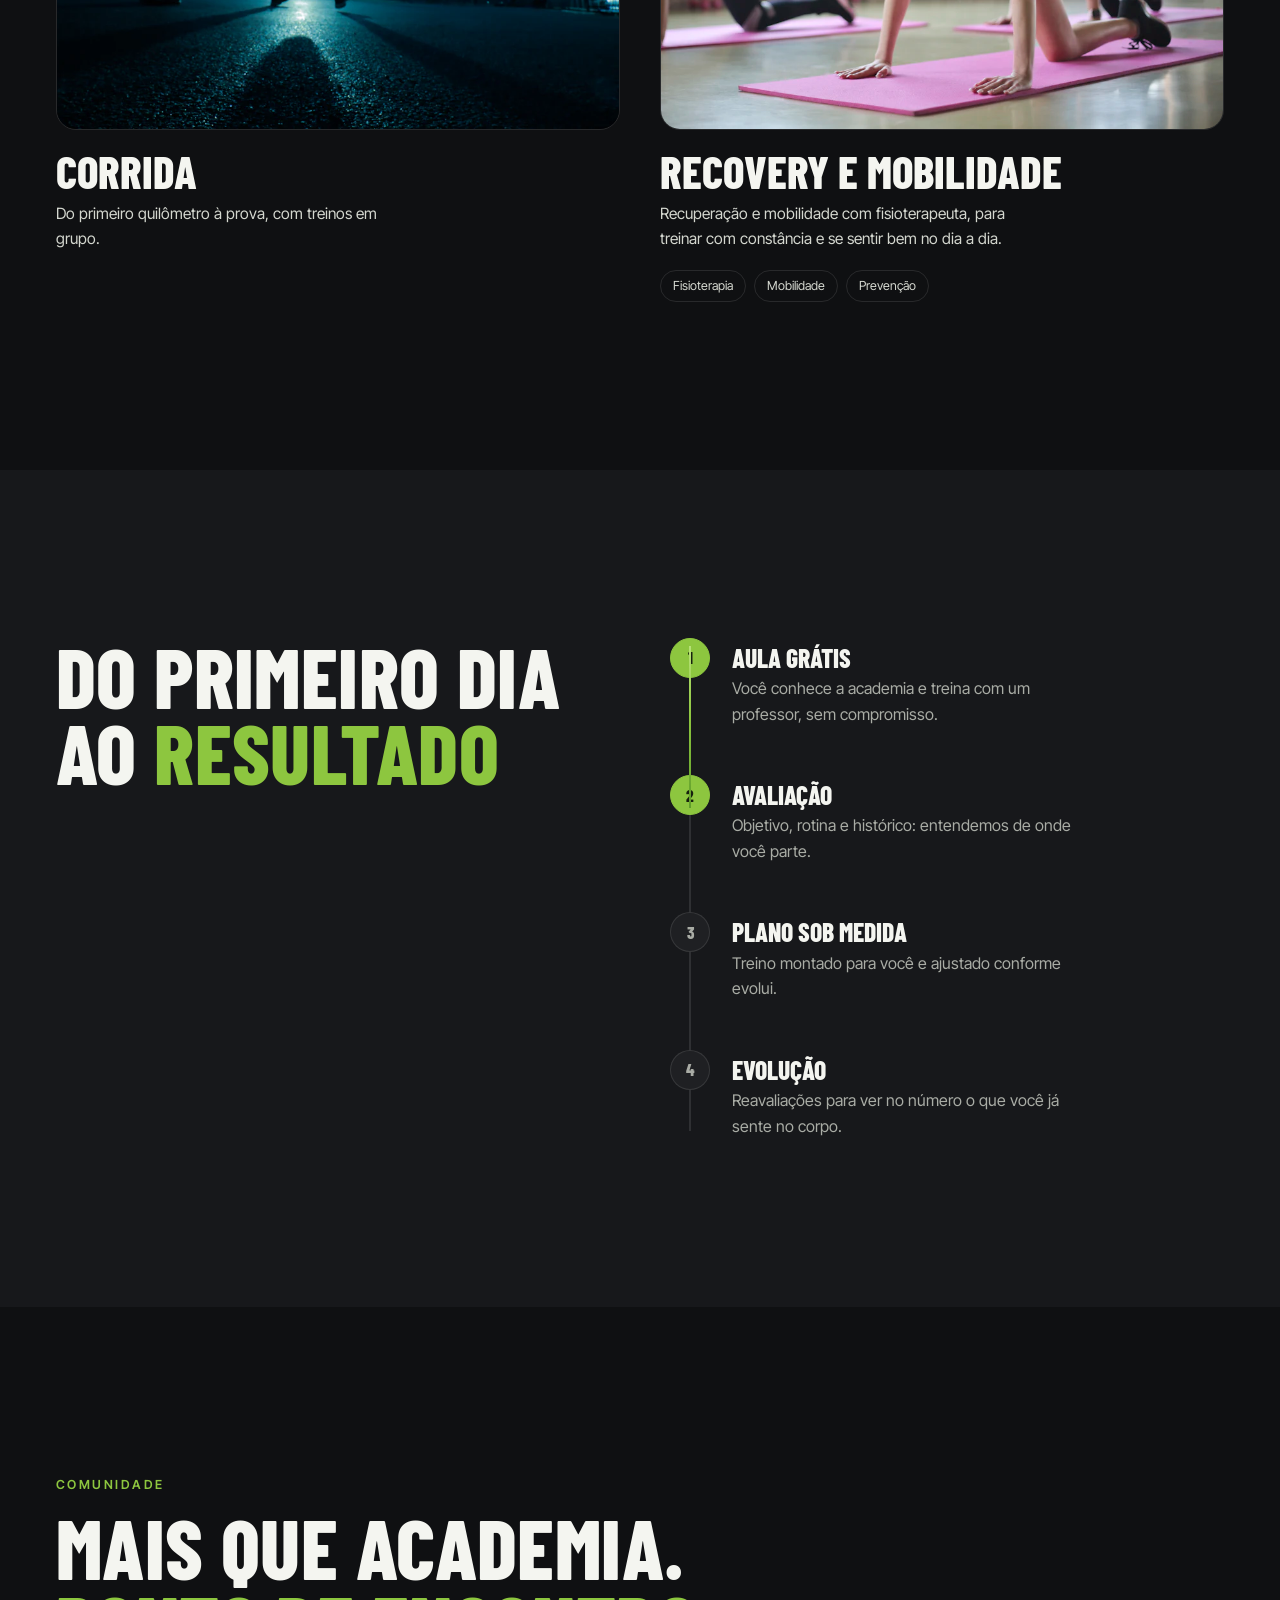
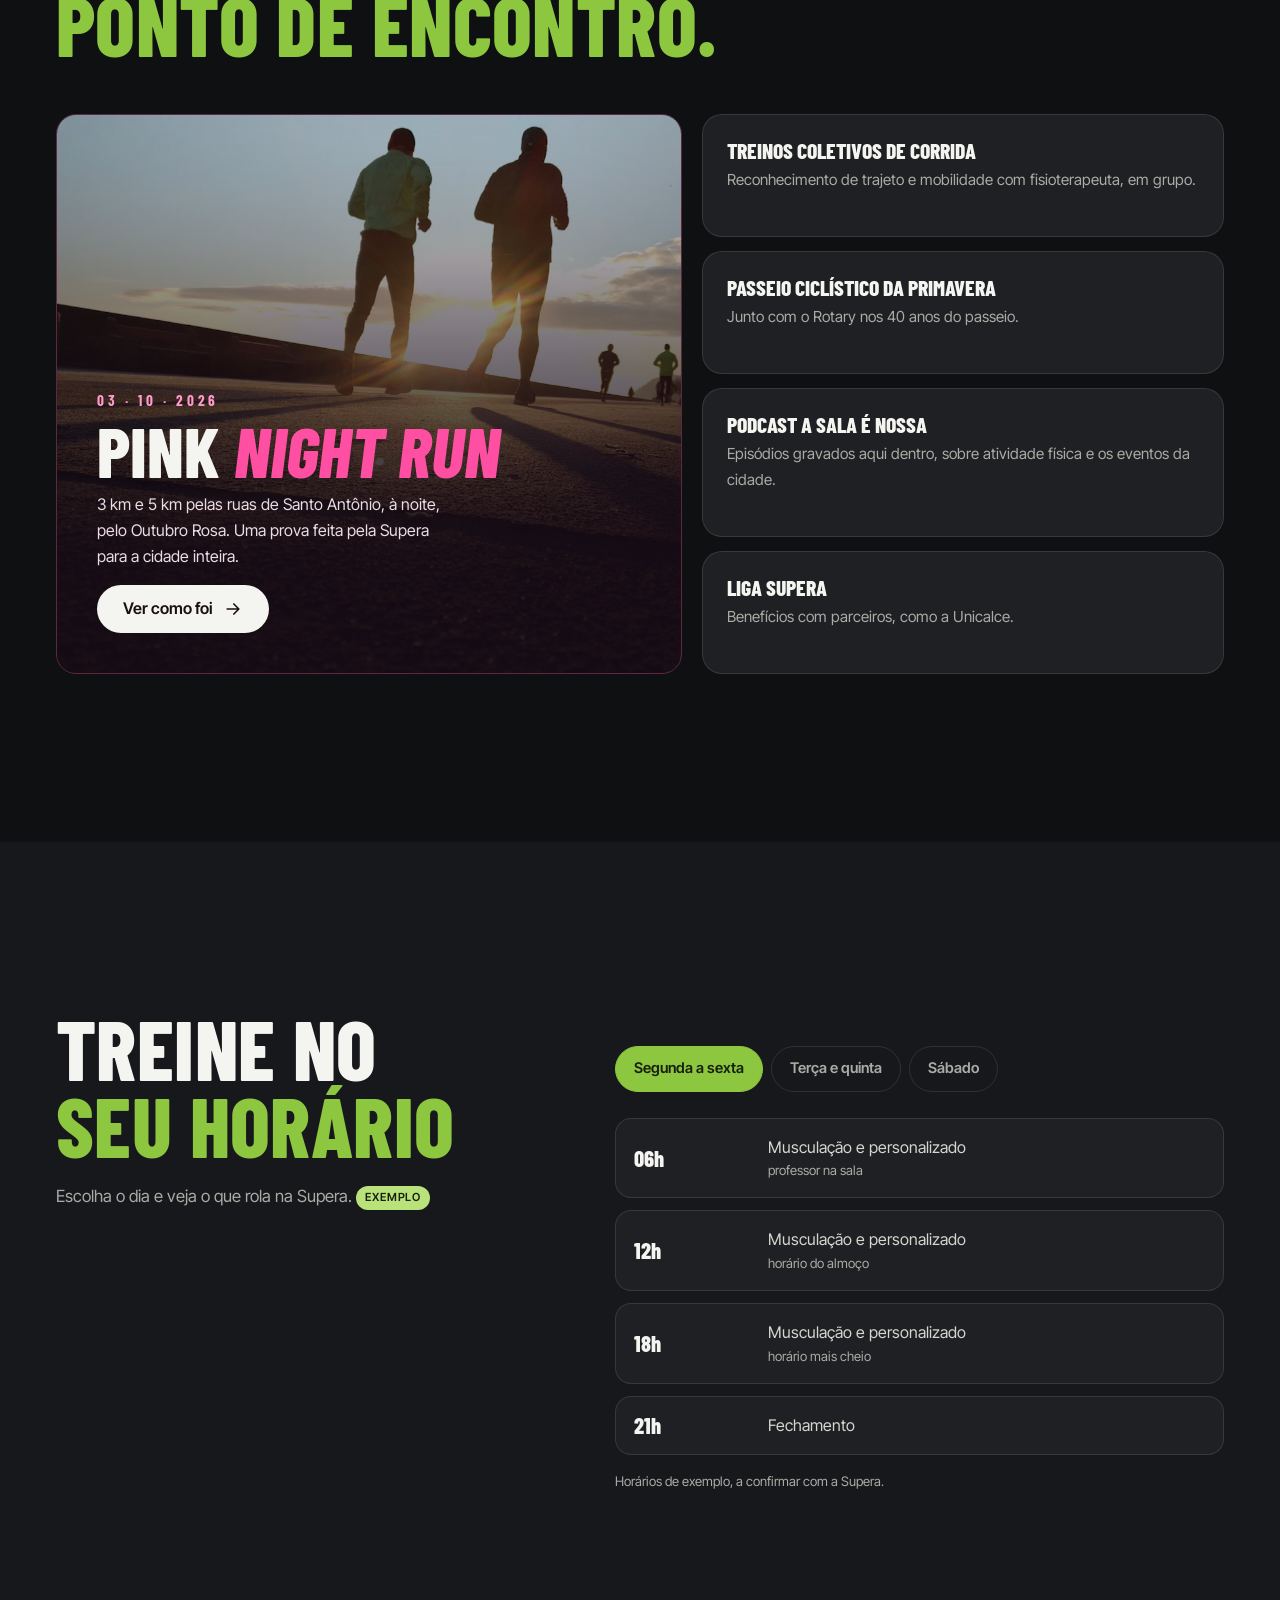
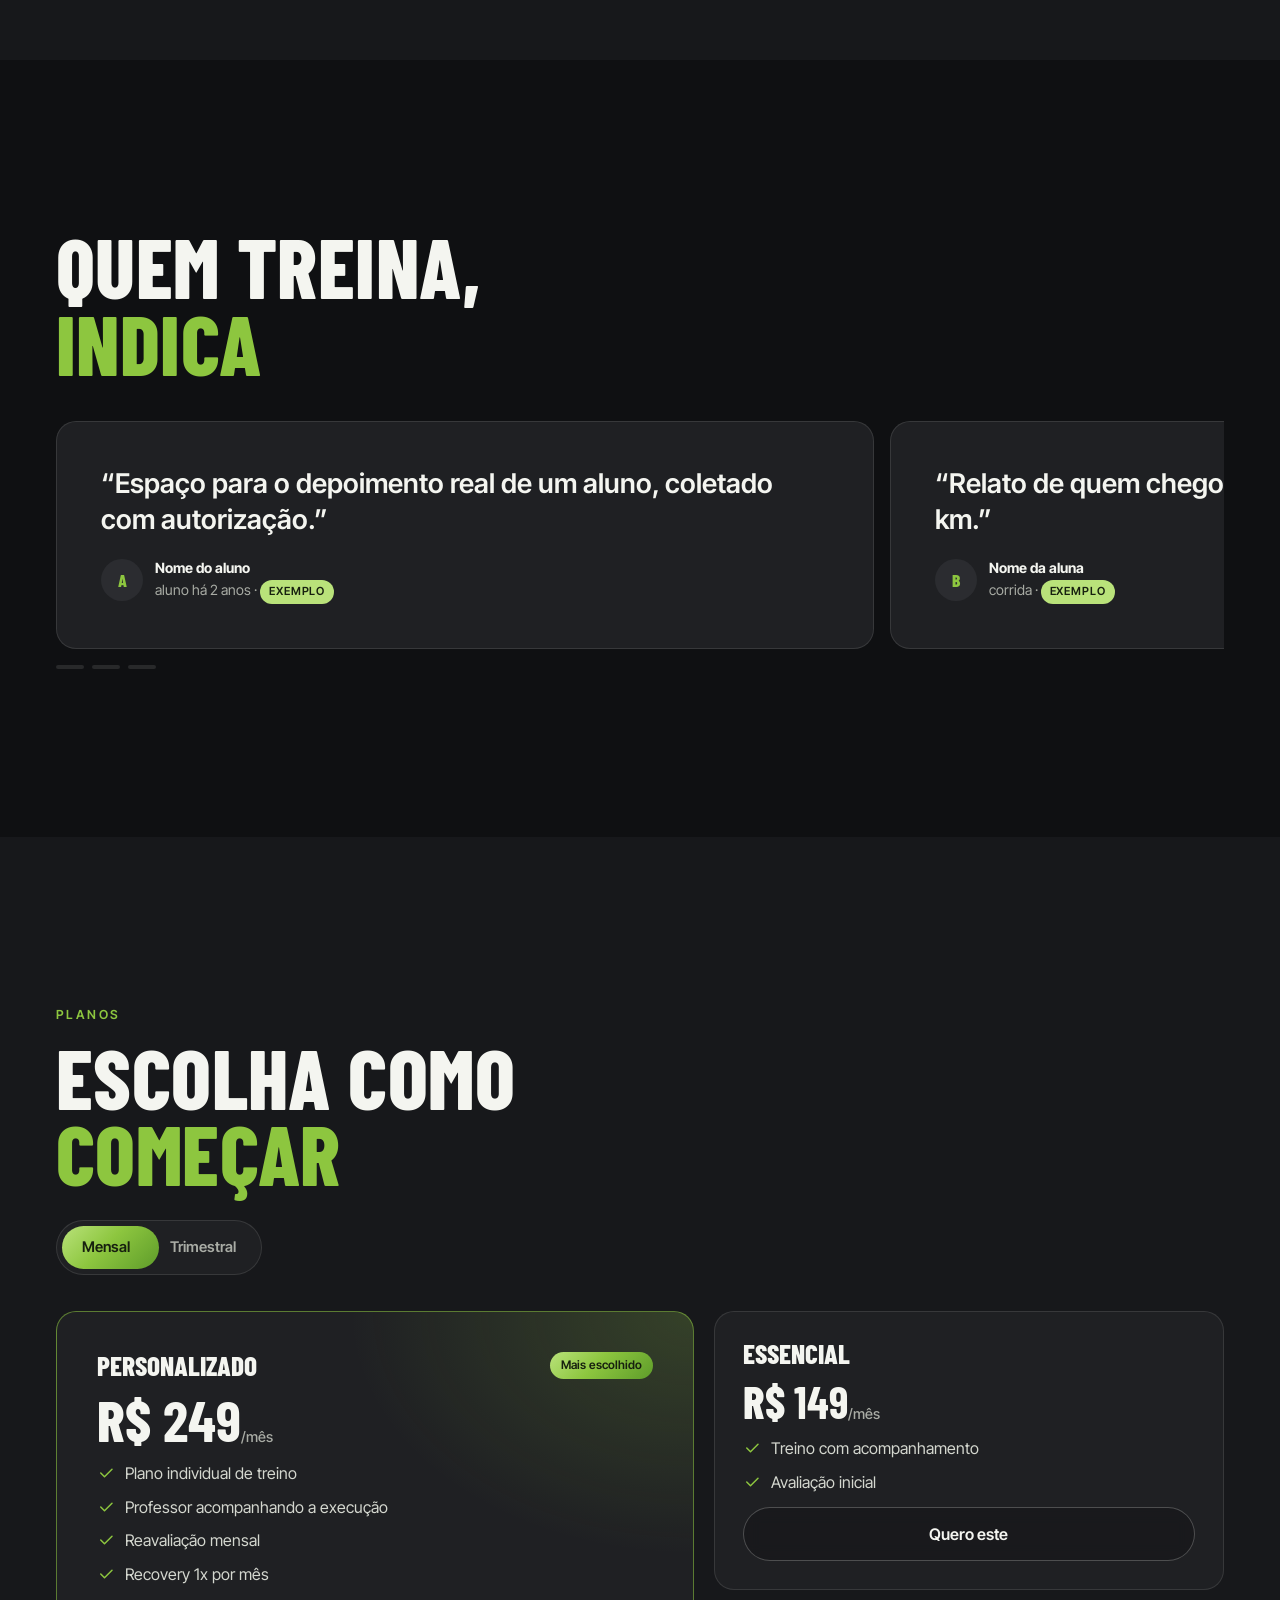
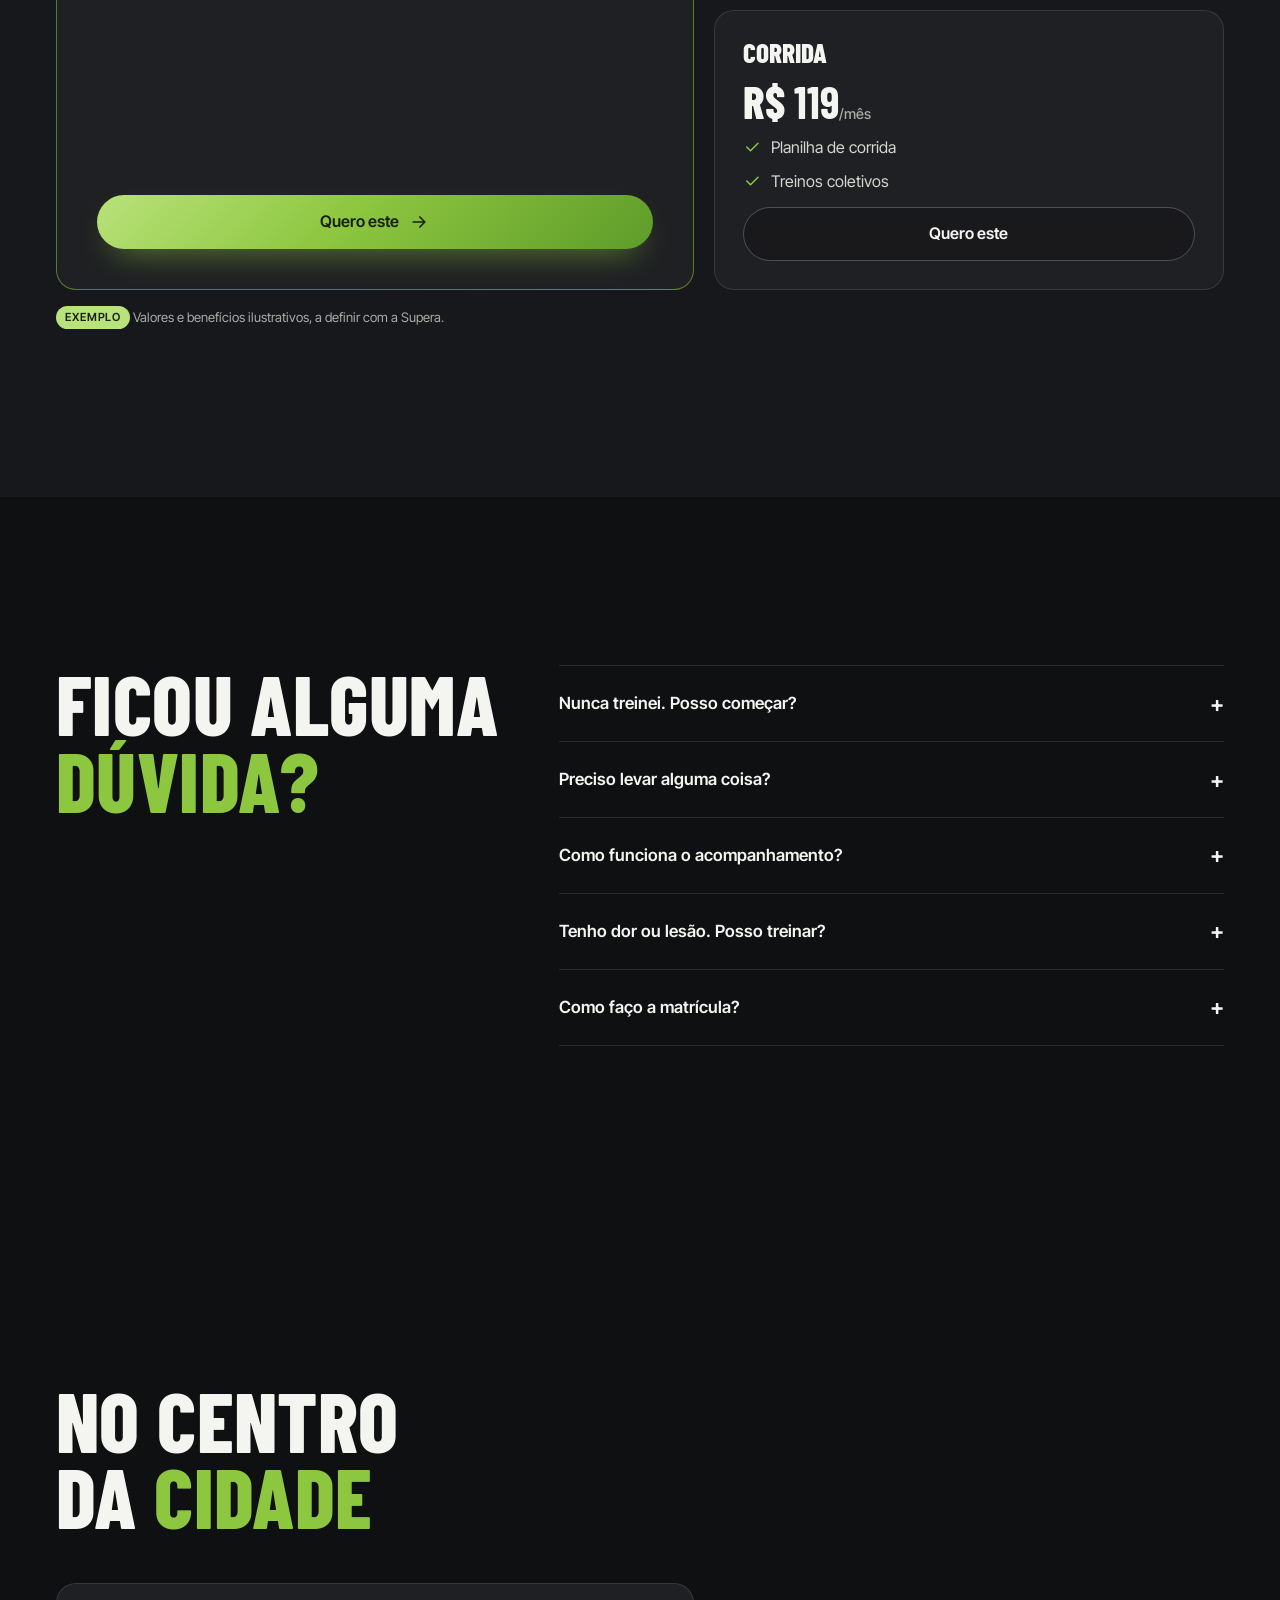
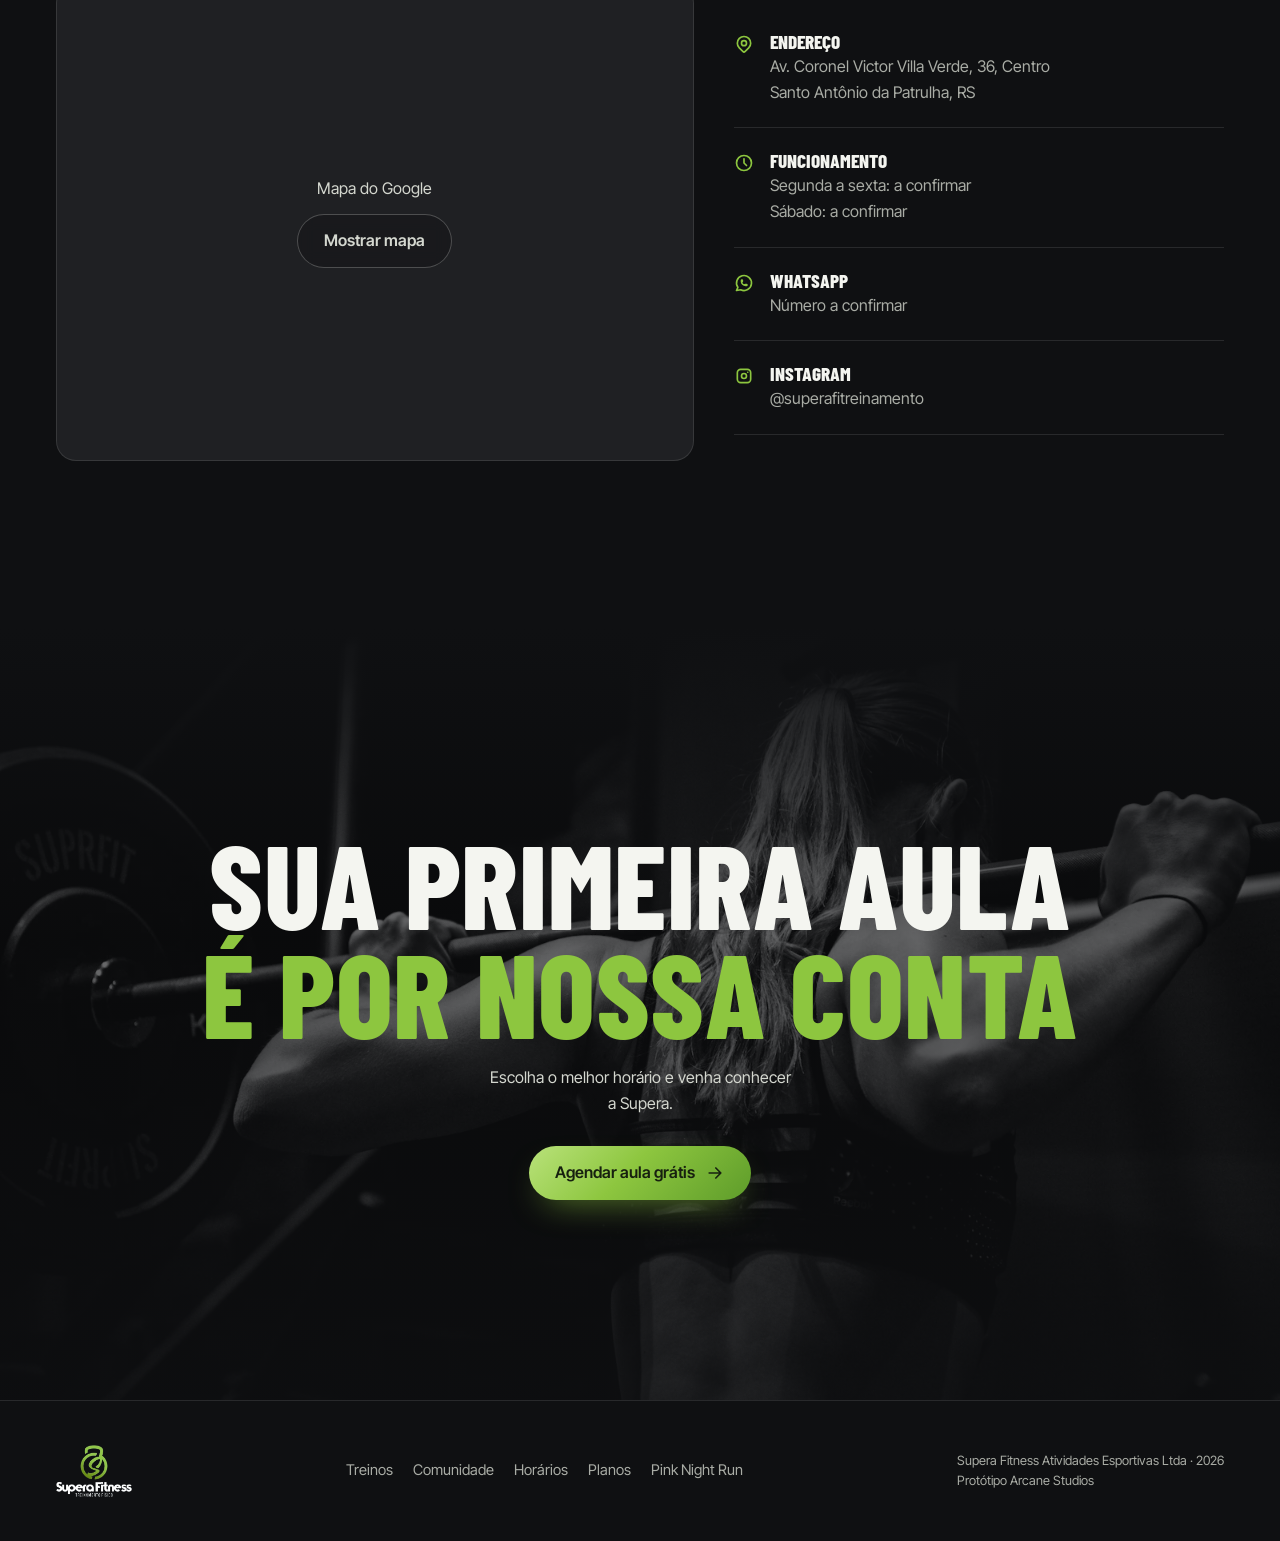
==== commit 5ebdf9be: "Fundo mais escuro para dar foco à marca Co-Authored-By: Claude Sonnet 5.5 <noreply@anthropic.com> Cl" ====
--- a/index.html
+++ b/index.html
@@ -4,7 +4,7 @@
 <meta charset="utf-8">
 <meta name="viewport" content="width=device-width, initial-scale=1, viewport-fit=cover">
 <meta name="robots" content="noindex, nofollow">
-<meta name="theme-color" content="#1D1E21">
+<meta name="theme-color" content="#0F1012">
 <title>Supera Fitness · Treinamento físico em Santo Antônio da Patrulha</title>
 <meta name="description" content="Treinamento físico personalizado no centro de Santo Antônio da Patrulha, com professor junto em cada série. Agende sua aula grátis.">
 <link rel="icon" href="mark.png">
@@ -12,9 +12,9 @@
 <link href="https://fonts.googleapis.com/css2?family=Barlow+Condensed:ital,wght@0,600;0,700;0,800;1,800&family=Inter+Tight:wght@400;500;600&display=swap" rel="stylesheet">
 <link rel="preload" as="image" href="img/heroi-cel.webp" media="(max-width:819px)">
 <link rel="preload" as="image" href="img/heroi-pc.webp" media="(min-width:820px)">
-<link rel="stylesheet" href="css/arcane-ui.css?v=20261006b">
-<link rel="stylesheet" href="css/arcane-motion.css?v=20261006b">
-<link rel="stylesheet" href="css/site.css?v=20261006b">
+<link rel="stylesheet" href="css/arcane-ui.css?v=20261006c">
+<link rel="stylesheet" href="css/arcane-motion.css?v=20261006c">
+<link rel="stylesheet" href="css/site.css?v=20261006c">
 </head>
 <body>
 <svg width="0" height="0" style="position:absolute" aria-hidden="true">
@@ -244,7 +244,7 @@
   </div>
 </div>
 
-<script src="js/arcane-ui.js?v=20261006b" defer></script>
-<script src="js/site.js?v=20261006b" defer></script>
+<script src="js/arcane-ui.js?v=20261006c" defer></script>
+<script src="js/site.js?v=20261006c" defer></script>
 </body>
 </html>
--- a/css/site.css
+++ b/css/site.css
@@ -1,8 +1,8 @@
 /* Supera Fitness · protótipo Arcane Studios
    Celular primeiro: o CSS base é o do celular e o PC entra por @media (min-width) no fim. */
 :root{
-  --carvao:#2E2F33;--carvao-2:#26272B;--carvao-3:#1D1E21;--carvao-4:#38393E;
-  --linha:rgba(244,245,240,.1);--branco:#F4F5F0;--cinza:#A9ACA5;--suave:#D4D7CF;
+  --carvao:#17181B;--carvao-2:#1F2023;--carvao-3:#0F1012;--carvao-4:#2B2C30;
+  --linha:rgba(244,245,240,.11);--branco:#F4F5F0;--cinza:#A9ACA5;--suave:#D4D7CF;
   --lima:#8DC63F;--lima-claro:#B9E27A;--lima-escuro:#4E8A22;
   --grad:linear-gradient(135deg,#B9E27A 0%,#8DC63F 45%,#5E9C2A 100%);
   --rosa:#FF4FA3;
@@ -29,7 +29,7 @@
 /* botões */
 .btn{display:inline-flex;align-items:center;justify-content:center;gap:10px;min-height:54px;padding:0 26px;border-radius:999px;font-weight:600;white-space:nowrap;isolation:isolate}
 .btn--lima{background:var(--grad);color:#17200F;box-shadow:0 14px 34px -16px rgba(141,198,63,.8)}
-.btn--linha{border:1px solid rgba(244,245,240,.24);background:rgba(29,30,33,.35);-webkit-backdrop-filter:blur(8px);backdrop-filter:blur(8px)}
+.btn--linha{border:1px solid rgba(244,245,240,.24);background:rgba(15,16,18,.35);-webkit-backdrop-filter:blur(8px);backdrop-filter:blur(8px)}
 .btn--linha::after{display:none}
 .btn .ico{transition:transform .4s var(--ease)}
 .btn:hover .ico{transform:translateX(3px)}
@@ -44,7 +44,7 @@
 
 /* topo */
 .topo{position:fixed;inset:0 0 auto;z-index:60;border-bottom:1px solid transparent;transition:transform .38s var(--ease),background .35s,border-color .35s}
-.topo.topo--sombra{background:rgba(29,30,33,.78);-webkit-backdrop-filter:blur(16px) saturate(140%);backdrop-filter:blur(16px) saturate(140%);border-color:var(--linha);box-shadow:none}
+.topo.topo--sombra{background:rgba(15,16,18,.78);-webkit-backdrop-filter:blur(16px) saturate(140%);backdrop-filter:blur(16px) saturate(140%);border-color:var(--linha);box-shadow:none}
 .topo .wrap{display:flex;align-items:center;justify-content:space-between;gap:16px;height:68px}
 .topo__logo{display:flex;align-items:center;gap:9px}
 .topo__logo .m{height:34px;width:auto}.topo__logo .w{height:18px;width:auto}
@@ -58,7 +58,7 @@
 .heroi__foto{position:absolute;inset:0;z-index:-2}
 .heroi__foto img{width:100%;height:100%;object-fit:cover;object-position:60% 30%;transform:scale(1.06);animation:aproxima 9s var(--ease) forwards}
 @keyframes aproxima{to{transform:none}}
-.heroi::before{content:"";position:absolute;inset:0;z-index:-1;background:linear-gradient(180deg,rgba(29,30,33,.55) 0%,rgba(29,30,33,.1) 30%,rgba(29,30,33,.72) 62%,var(--carvao-3) 100%)}
+.heroi::before{content:"";position:absolute;inset:0;z-index:-1;background:linear-gradient(180deg,rgba(15,16,18,.55) 0%,rgba(15,16,18,.1) 30%,rgba(15,16,18,.72) 62%,var(--carvao-3) 100%)}
 .heroi h1{font-size:clamp(3.5rem,16vw,8.4rem);max-width:9.5ch}
 .heroi h1 .l{display:block;overflow:hidden;padding-top:.06em}
 .heroi h1 .l>span{display:inline-block;animation:sobe 1.1s var(--ease) both}
@@ -195,7 +195,7 @@
 /* chamada final com foto */
 .final{position:relative;padding:clamp(120px,18vw,200px) 0;text-align:center;overflow:hidden;isolation:isolate}
 .final img{position:absolute;inset:0;z-index:-2;width:100%;height:100%;object-fit:cover;object-position:50% 35%}
-.final::before{content:"";position:absolute;inset:0;z-index:-1;background:linear-gradient(180deg,var(--carvao-3),rgba(29,30,33,.62) 40%,rgba(29,30,33,.86))}
+.final::before{content:"";position:absolute;inset:0;z-index:-1;background:linear-gradient(180deg,var(--carvao-3),rgba(15,16,18,.62) 40%,rgba(15,16,18,.86))}
 .final h2.cond{font-size:clamp(2.6rem,10.4vw,7.4rem)}
 .final p{color:var(--suave);margin:18px auto 30px;max-width:34ch}
 
